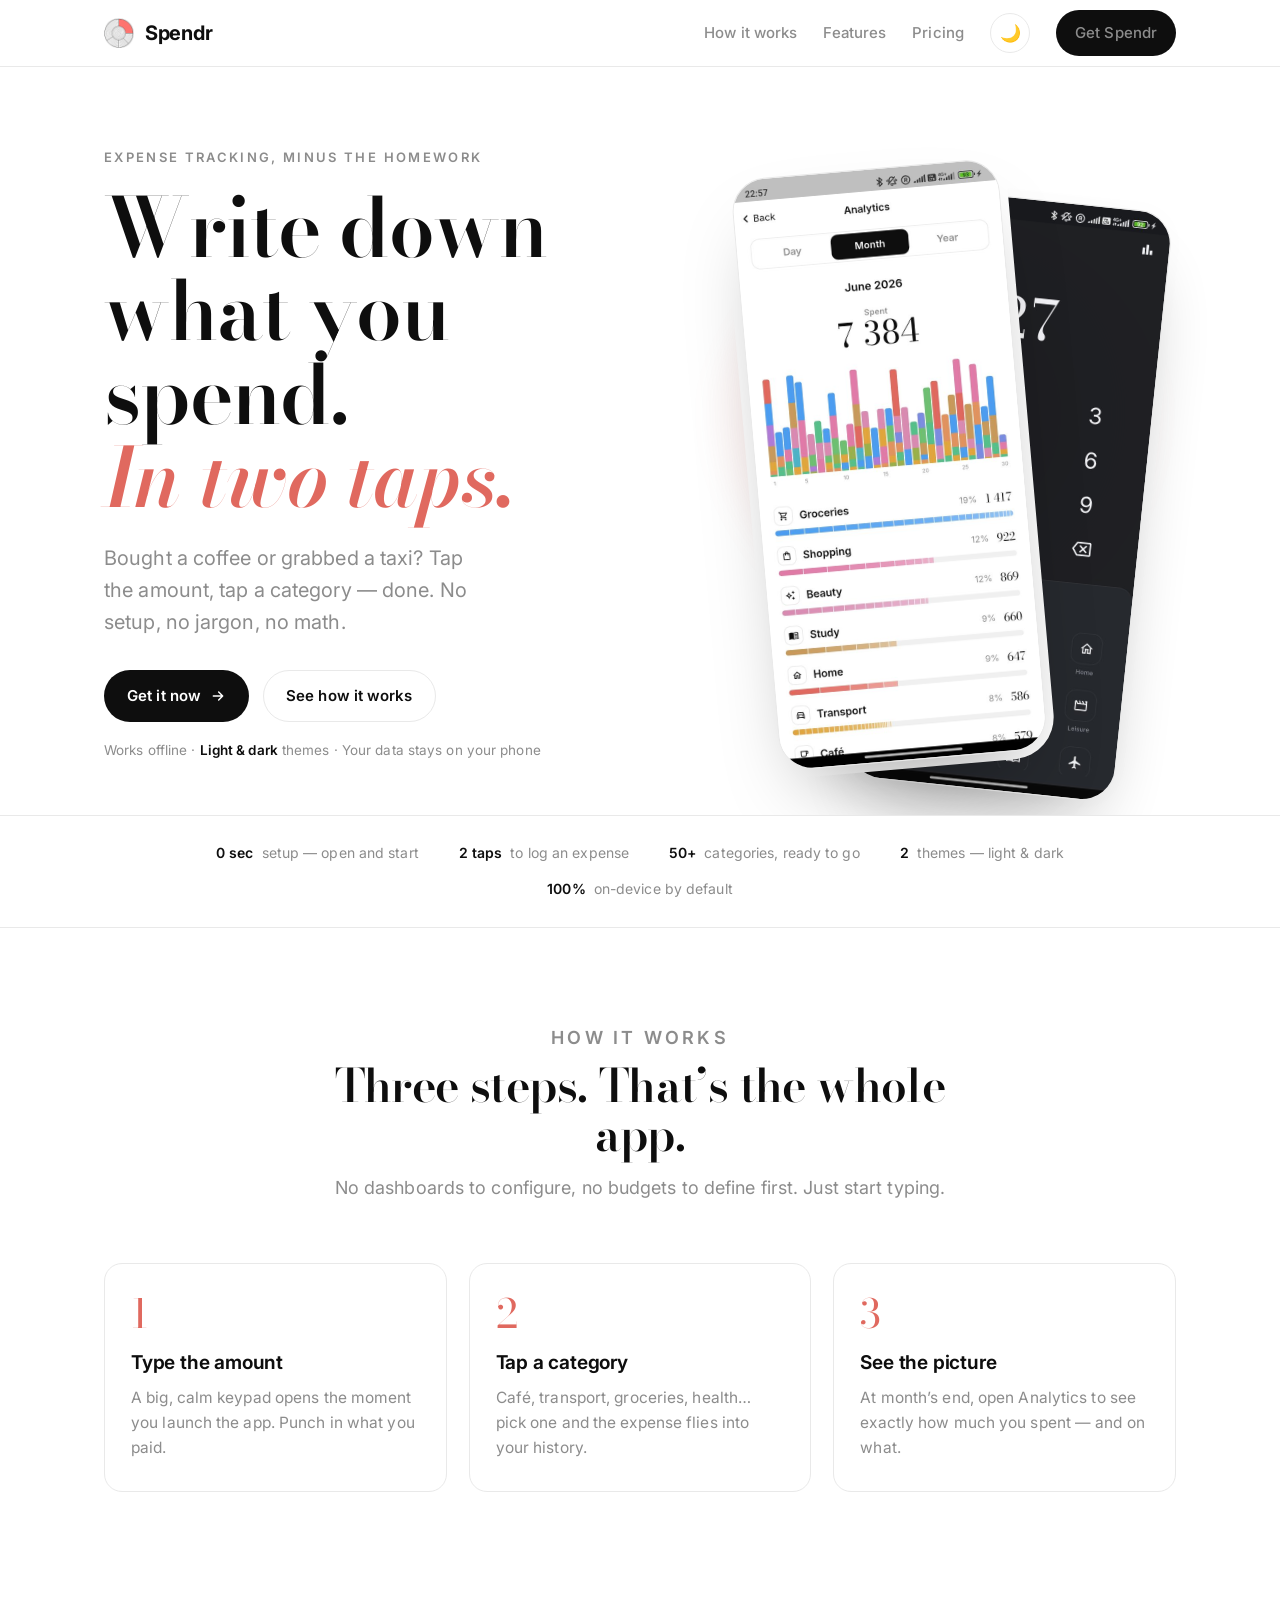
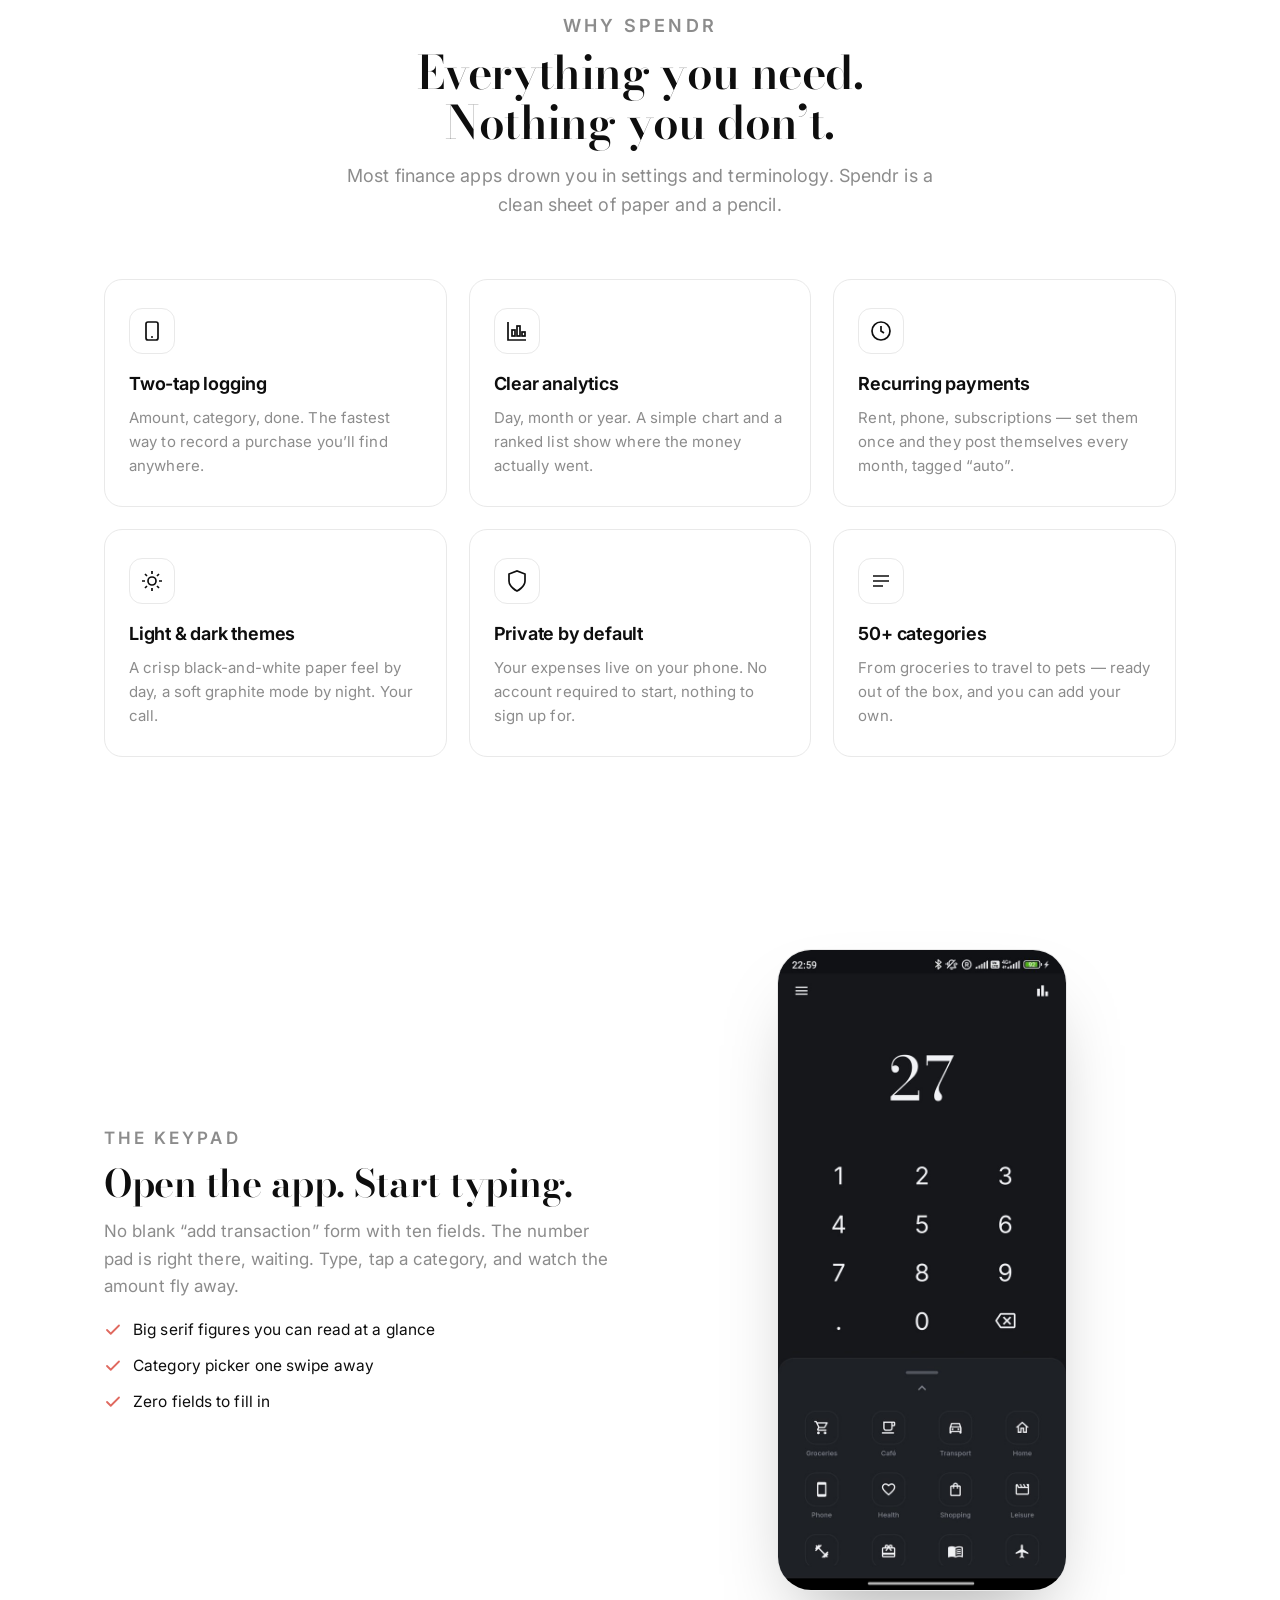
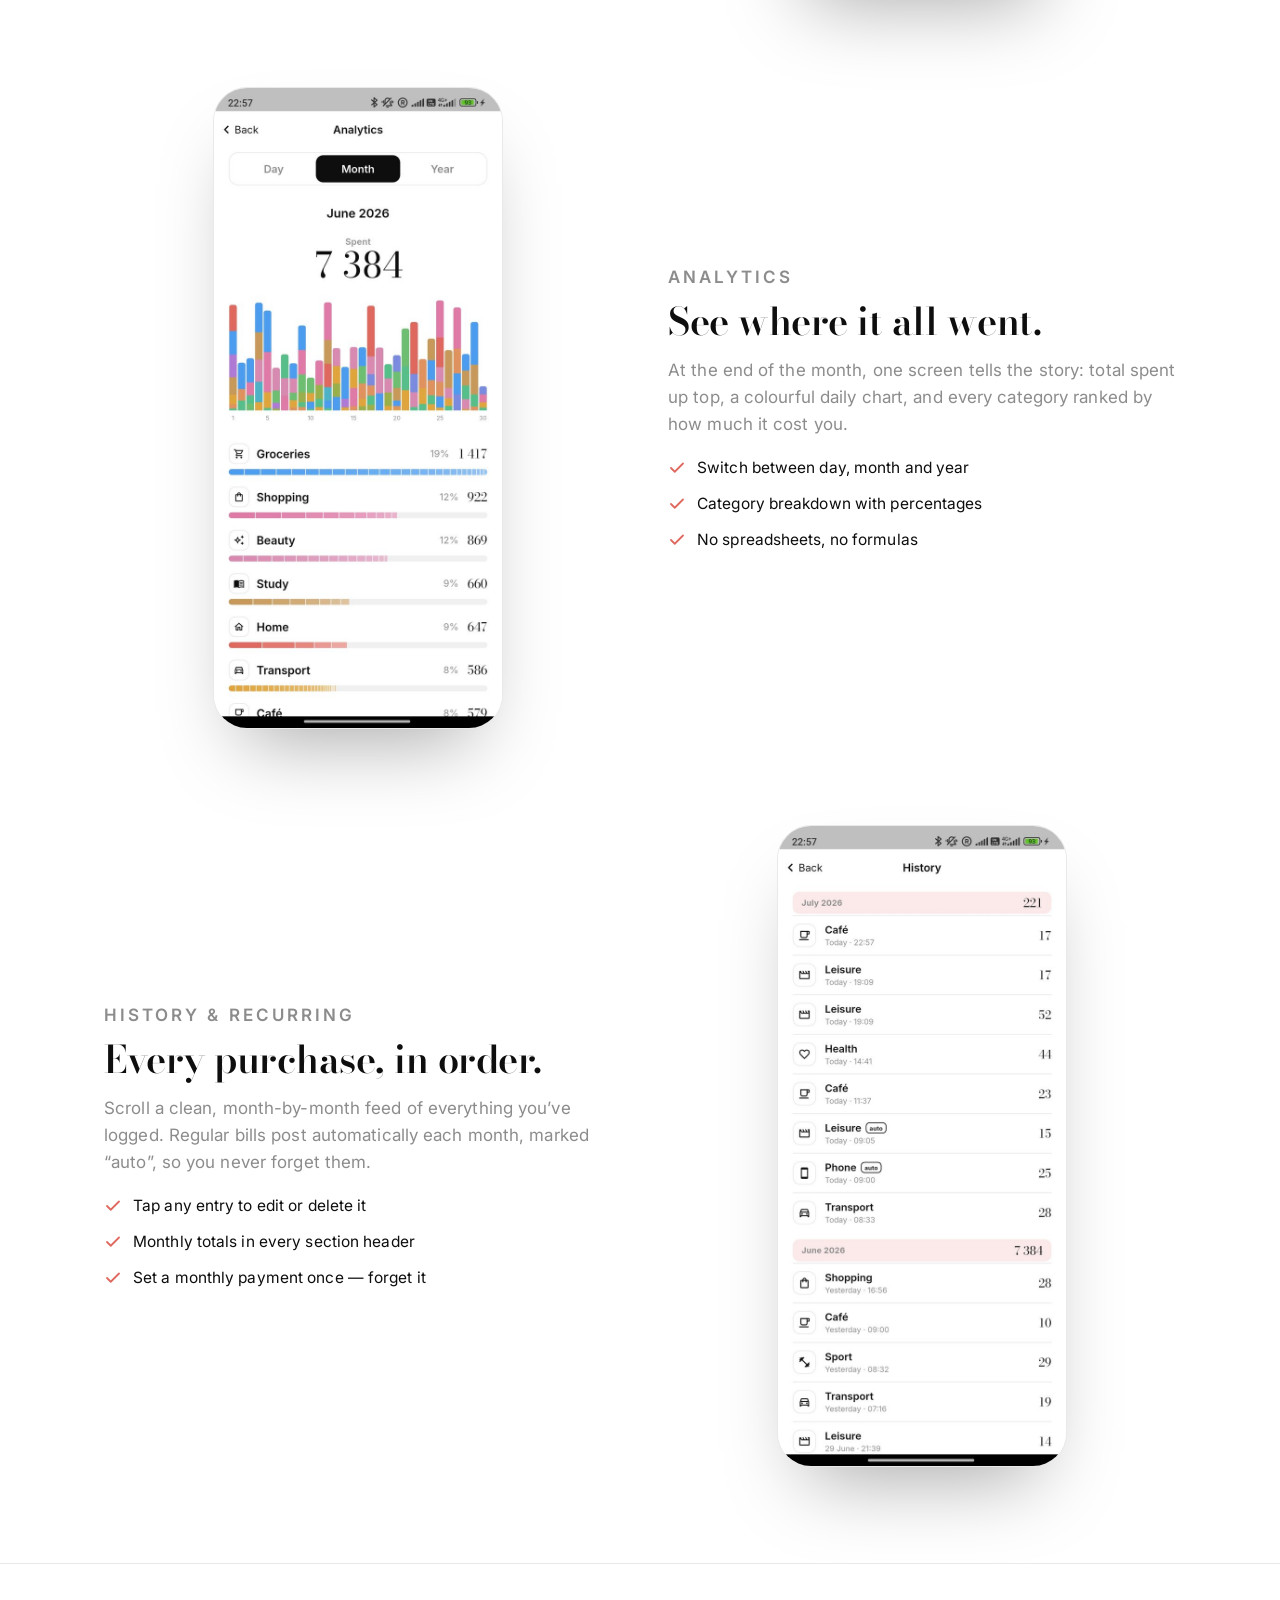
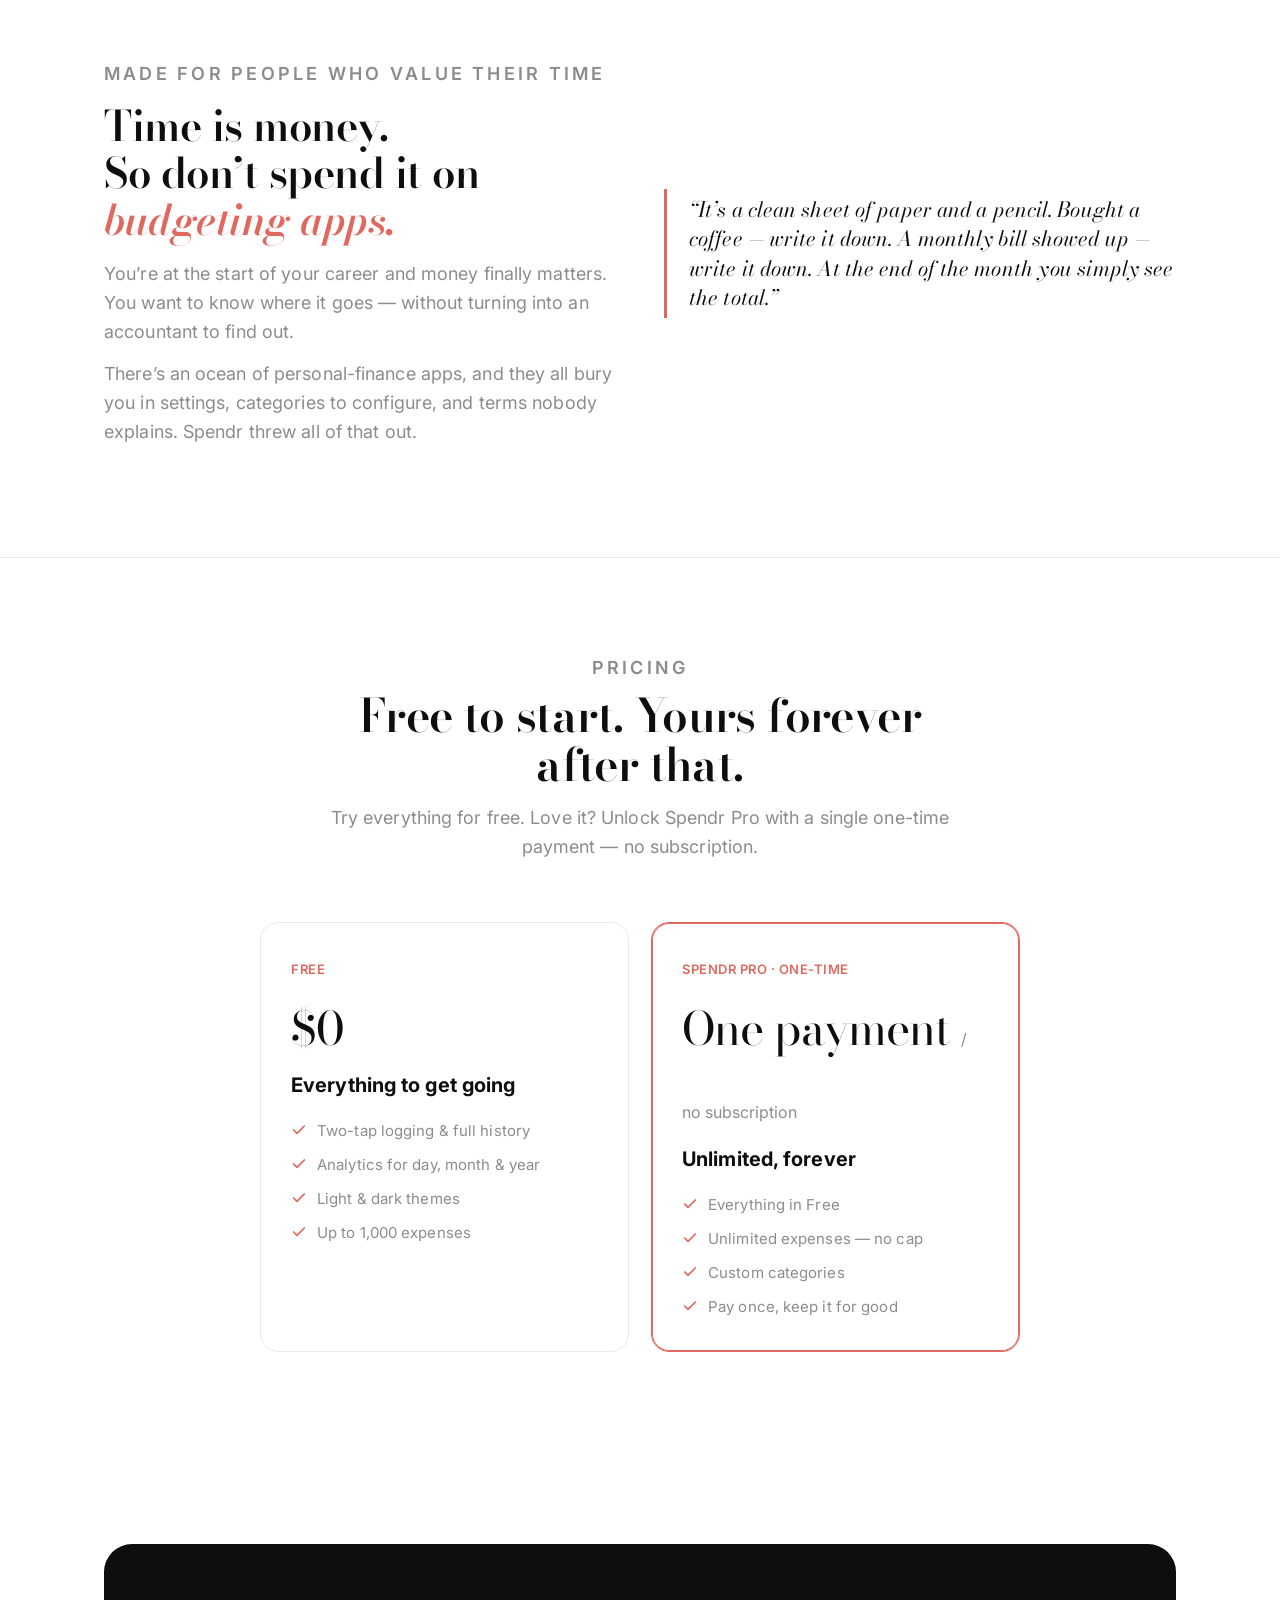
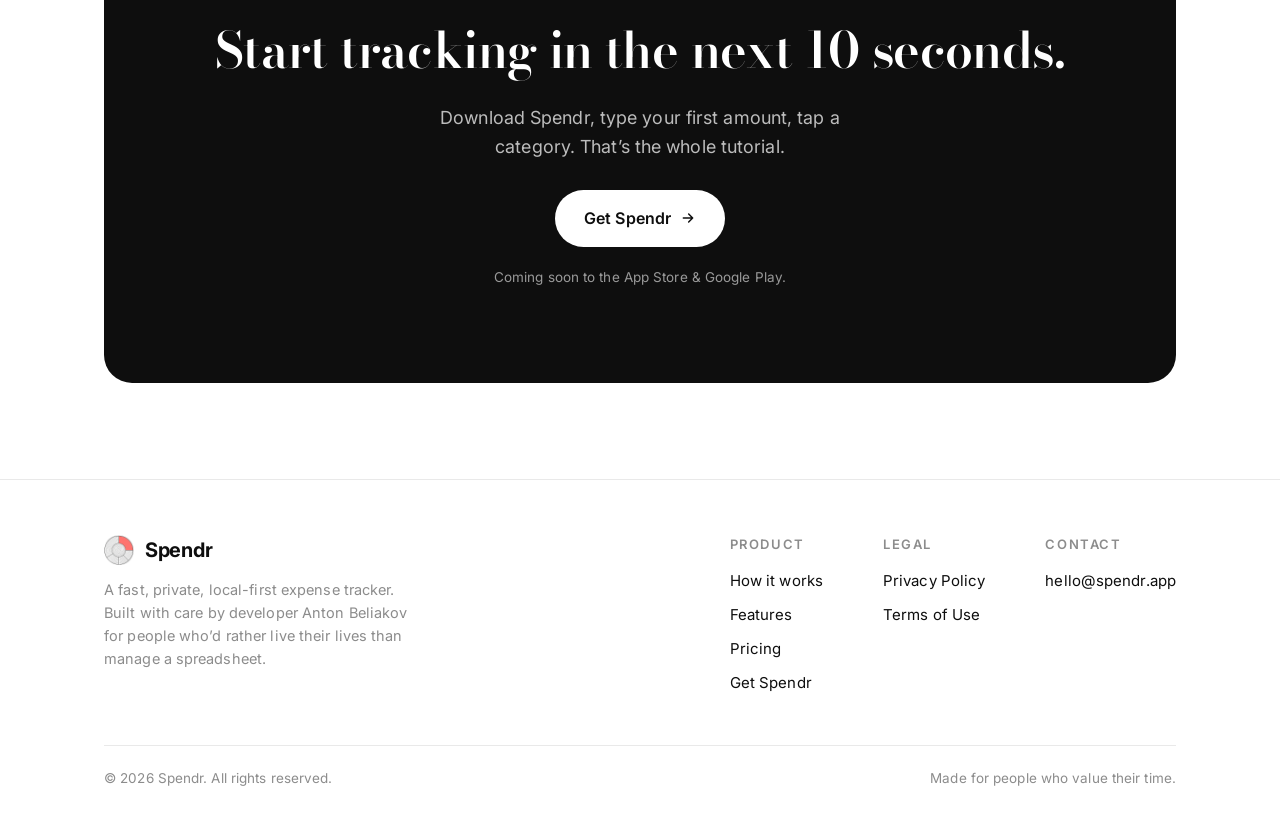
==== index.html @ 272fc7d1 "feat: Spendr landing page + Privacy Policy & Terms of Use - Landing (index.html) in the app's design" ====
<!DOCTYPE html>
<html lang="en" data-theme="light">
<head>
<meta charset="UTF-8" />
<meta name="viewport" content="width=device-width, initial-scale=1" />
<title>Spendr — track spending in two taps</title>
<meta name="description" content="Spendr is the fastest, simplest expense tracker. No setup, no accounting jargon, no formulas. Tap the amount, tap a category — done. Like a clean sheet of paper and a pencil." />
<meta name="theme-color" content="#ffffff" />
<link rel="icon" type="image/png" href="assets/favicon.png" />
<link rel="apple-touch-icon" href="assets/favicon.png" />

<!-- Open Graph -->
<meta property="og:title" content="Spendr — track spending in two taps" />
<meta property="og:description" content="The simplest way to see where your money goes. No setup, no jargon — just tap and go." />
<meta property="og:type" content="website" />
<meta property="og:image" content="assets/logo-disc.png" />

<link rel="preconnect" href="https://fonts.googleapis.com" />
<link rel="preconnect" href="https://fonts.gstatic.com" crossorigin />
<link href="https://fonts.googleapis.com/css2?family=Bodoni+Moda:ital,opsz,wght@0,6..96,500;0,6..96,600;1,6..96,500&family=Inter:wght@400;500;600;700&display=swap" rel="stylesheet" />
<link rel="stylesheet" href="styles.css" />
</head>
<body>

<!-- ============ NAV ============ -->
<header class="nav">
  <div class="wrap">
    <a class="brand" href="#top">
      <img src="assets/logo-disc.png" alt="Spendr logo" />
      <span>Spendr</span>
    </a>
    <nav class="nav-links">
      <a href="#how">How it works</a>
      <a href="#features">Features</a>
      <a href="#pricing">Pricing</a>
      <button class="theme-toggle" id="themeToggle" aria-label="Toggle dark mode" title="Toggle theme">🌙</button>
      <a href="#get" class="btn btn-primary" style="padding:10px 18px;">Get Spendr</a>
    </nav>
  </div>
</header>

<main id="top">

<!-- ============ HERO ============ -->
<section class="hero">
  <div class="wrap hero-grid">
    <div class="hero-copy reveal">
      <p class="eyebrow">Expense tracking, minus the homework</p>
      <h1>Write down what you spend.<br /><em>In two taps.</em></h1>
      <p class="lead">Bought a coffee or grabbed a taxi? Tap the amount, tap a category — done. No setup, no jargon, no math.</p>
      <div class="hero-cta">
        <a href="#get" class="btn btn-primary">
          Get it now
          <svg width="16" height="16" viewBox="0 0 24 24" fill="none" stroke="currentColor" stroke-width="2.2" stroke-linecap="round" stroke-linejoin="round"><path d="M5 12h14M13 6l6 6-6 6"/></svg>
        </a>
        <a href="#how" class="btn btn-ghost">See how it works</a>
      </div>
      <p class="hero-note">Works offline · <b>Light &amp; dark</b> themes · Your data stays on your phone</p>
    </div>

    <div class="hero-phones reveal">
      <div class="blob"></div>
      <div class="phone p1"><img src="assets/screens/03-analytics.jpg" alt="Spendr analytics — light theme" loading="eager" /></div>
      <div class="phone p2"><img src="assets/screens/02-keypad-dark.jpg" alt="Spendr keypad — dark theme" loading="eager" /></div>
    </div>
  </div>
</section>

<!-- ============ TRUST STRIP ============ -->
<div class="trust">
  <div class="wrap">
    <span><b>0 sec</b> setup — open and start</span>
    <span><b>2 taps</b> to log an expense</span>
    <span><b>50+</b> categories, ready to go</span>
    <span><b>2</b> themes — light &amp; dark</span>
    <span><b>100%</b> on-device by default</span>
  </div>
</div>

<!-- ============ HOW IT WORKS ============ -->
<section id="how">
  <div class="wrap">
    <div class="head reveal">
      <p class="eyebrow">How it works</p>
      <h2>Three steps. That’s the whole app.</h2>
      <p>No dashboards to configure, no budgets to define first. Just start typing.</p>
    </div>
    <div class="steps">
      <div class="step reveal">
        <div class="n">1</div>
        <h3>Type the amount</h3>
        <p>A big, calm keypad opens the moment you launch the app. Punch in what you paid.</p>
      </div>
      <div class="step reveal">
        <div class="n">2</div>
        <h3>Tap a category</h3>
        <p>Café, transport, groceries, health… pick one and the expense flies into your history.</p>
      </div>
      <div class="step reveal">
        <div class="n">3</div>
        <h3>See the picture</h3>
        <p>At month’s end, open Analytics to see exactly how much you spent — and on what.</p>
      </div>
    </div>
  </div>
</section>

<!-- ============ FEATURES ============ -->
<section id="features" style="padding-top:24px;">
  <div class="wrap">
    <div class="head reveal">
      <p class="eyebrow">Why Spendr</p>
      <h2>Everything you need. Nothing you don’t.</h2>
      <p>Most finance apps drown you in settings and terminology. Spendr is a clean sheet of paper and a pencil.</p>
    </div>
    <div class="features">
      <div class="feat reveal">
        <div class="ic"><svg viewBox="0 0 24 24" fill="none" stroke="currentColor" stroke-width="1.7"><rect x="6" y="3" width="12" height="18" rx="2"/><path d="M11 18h2"/></svg></div>
        <h3>Two-tap logging</h3>
        <p>Amount, category, done. The fastest way to record a purchase you’ll find anywhere.</p>
      </div>
      <div class="feat reveal">
        <div class="ic"><svg viewBox="0 0 24 24" fill="none" stroke="currentColor" stroke-width="1.7"><path d="M3 3v18h18"/><rect x="7" y="11" width="3" height="6"/><rect x="12" y="7" width="3" height="10"/><rect x="17" y="13" width="3" height="4"/></svg></div>
        <h3>Clear analytics</h3>
        <p>Day, month or year. A simple chart and a ranked list show where the money actually went.</p>
      </div>
      <div class="feat reveal">
        <div class="ic"><svg viewBox="0 0 24 24" fill="none" stroke="currentColor" stroke-width="1.7"><circle cx="12" cy="12" r="9"/><path d="M12 7v5l3 2"/></svg></div>
        <h3>Recurring payments</h3>
        <p>Rent, phone, subscriptions — set them once and they post themselves every month, tagged “auto”.</p>
      </div>
      <div class="feat reveal">
        <div class="ic"><svg viewBox="0 0 24 24" fill="none" stroke="currentColor" stroke-width="1.7"><circle cx="12" cy="12" r="4"/><path d="M12 2v3M12 19v3M2 12h3M19 12h3M5 5l2 2M17 17l2 2M19 5l-2 2M7 17l-2 2"/></svg></div>
        <h3>Light &amp; dark themes</h3>
        <p>A crisp black-and-white paper feel by day, a soft graphite mode by night. Your call.</p>
      </div>
      <div class="feat reveal">
        <div class="ic"><svg viewBox="0 0 24 24" fill="none" stroke="currentColor" stroke-width="1.7"><path d="M12 22s8-4 8-10V5l-8-3-8 3v7c0 6 8 10 8 10Z"/></svg></div>
        <h3>Private by default</h3>
        <p>Your expenses live on your phone. No account required to start, nothing to sign up for.</p>
      </div>
      <div class="feat reveal">
        <div class="ic"><svg viewBox="0 0 24 24" fill="none" stroke="currentColor" stroke-width="1.7"><path d="M4 7h16M4 12h16M4 17h10"/></svg></div>
        <h3>50+ categories</h3>
        <p>From groceries to travel to pets — ready out of the box, and you can add your own.</p>
      </div>
    </div>
  </div>
</section>

<!-- ============ SHOWCASE ============ -->
<section>
  <div class="wrap showcase">

    <div class="show-row reveal">
      <div class="show-text">
        <p class="eyebrow">The keypad</p>
        <h3>Open the app. Start typing.</h3>
        <p>No blank “add transaction” form with ten fields. The number pad is right there, waiting. Type, tap a category, and watch the amount fly away.</p>
        <ul>
          <li><svg width="18" height="18" viewBox="0 0 24 24" fill="none" stroke="currentColor" stroke-width="2.4" stroke-linecap="round" stroke-linejoin="round"><path d="M20 6 9 17l-5-5"/></svg> Big serif figures you can read at a glance</li>
          <li><svg width="18" height="18" viewBox="0 0 24 24" fill="none" stroke="currentColor" stroke-width="2.4" stroke-linecap="round" stroke-linejoin="round"><path d="M20 6 9 17l-5-5"/></svg> Category picker one swipe away</li>
          <li><svg width="18" height="18" viewBox="0 0 24 24" fill="none" stroke="currentColor" stroke-width="2.4" stroke-linecap="round" stroke-linejoin="round"><path d="M20 6 9 17l-5-5"/></svg> Zero fields to fill in</li>
        </ul>
      </div>
      <div class="show-media"><div class="phone"><img src="assets/screens/02-keypad-dark.jpg" alt="Spendr keypad, dark theme" loading="lazy" /></div></div>
    </div>

    <div class="show-row rev reveal">
      <div class="show-text">
        <p class="eyebrow">Analytics</p>
        <h3>See where it all went.</h3>
        <p>At the end of the month, one screen tells the story: total spent up top, a colourful daily chart, and every category ranked by how much it cost you.</p>
        <ul>
          <li><svg width="18" height="18" viewBox="0 0 24 24" fill="none" stroke="currentColor" stroke-width="2.4" stroke-linecap="round" stroke-linejoin="round"><path d="M20 6 9 17l-5-5"/></svg> Switch between day, month and year</li>
          <li><svg width="18" height="18" viewBox="0 0 24 24" fill="none" stroke="currentColor" stroke-width="2.4" stroke-linecap="round" stroke-linejoin="round"><path d="M20 6 9 17l-5-5"/></svg> Category breakdown with percentages</li>
          <li><svg width="18" height="18" viewBox="0 0 24 24" fill="none" stroke="currentColor" stroke-width="2.4" stroke-linecap="round" stroke-linejoin="round"><path d="M20 6 9 17l-5-5"/></svg> No spreadsheets, no formulas</li>
        </ul>
      </div>
      <div class="show-media"><div class="phone"><img src="assets/screens/03-analytics.jpg" alt="Spendr analytics screen" loading="lazy" /></div></div>
    </div>

    <div class="show-row reveal">
      <div class="show-text">
        <p class="eyebrow">History &amp; recurring</p>
        <h3>Every purchase, in order.</h3>
        <p>Scroll a clean, month-by-month feed of everything you’ve logged. Regular bills post automatically each month, marked “auto”, so you never forget them.</p>
        <ul>
          <li><svg width="18" height="18" viewBox="0 0 24 24" fill="none" stroke="currentColor" stroke-width="2.4" stroke-linecap="round" stroke-linejoin="round"><path d="M20 6 9 17l-5-5"/></svg> Tap any entry to edit or delete it</li>
          <li><svg width="18" height="18" viewBox="0 0 24 24" fill="none" stroke="currentColor" stroke-width="2.4" stroke-linecap="round" stroke-linejoin="round"><path d="M20 6 9 17l-5-5"/></svg> Monthly totals in every section header</li>
          <li><svg width="18" height="18" viewBox="0 0 24 24" fill="none" stroke="currentColor" stroke-width="2.4" stroke-linecap="round" stroke-linejoin="round"><path d="M20 6 9 17l-5-5"/></svg> Set a monthly payment once — forget it</li>
        </ul>
      </div>
      <div class="show-media"><div class="phone"><img src="assets/screens/04-history.jpg" alt="Spendr history screen" loading="lazy" /></div></div>
    </div>

  </div>
</section>

<!-- ============ AUDIENCE ============ -->
<section class="audience">
  <div class="wrap">
    <div class="reveal">
      <p class="eyebrow">Made for people who value their time</p>
      <h2>Time is money.<br />So don’t spend it on <em>budgeting apps.</em></h2>
      <p>You’re at the start of your career and money finally matters. You want to know where it goes — without turning into an accountant to find out.</p>
      <p>There’s an ocean of personal-finance apps, and they all bury you in settings, categories to configure, and terms nobody explains. Spendr threw all of that out.</p>
    </div>
    <div class="reveal">
      <p class="quote">“It’s a clean sheet of paper and a pencil. Bought a coffee — write it down. A monthly bill showed up — write it down. At the end of the month you simply see the total.”</p>
    </div>
  </div>
</section>

<!-- ============ PRICING ============ -->
<section id="pricing">
  <div class="wrap">
    <div class="head reveal">
      <p class="eyebrow">Pricing</p>
      <h2>Free to start. Yours forever after that.</h2>
      <p>Try everything for free. Love it? Unlock Spendr Pro with a single one-time payment — no subscription.</p>
    </div>
    <div class="price-cards">
      <div class="price reveal">
        <span class="tag">Free</span>
        <div class="amt">$0</div>
        <h3>Everything to get going</h3>
        <ul>
          <li><svg width="16" height="16" viewBox="0 0 24 24" fill="none" stroke="currentColor" stroke-width="2.6" stroke-linecap="round" stroke-linejoin="round"><path d="M20 6 9 17l-5-5"/></svg> Two-tap logging &amp; full history</li>
          <li><svg width="16" height="16" viewBox="0 0 24 24" fill="none" stroke="currentColor" stroke-width="2.6" stroke-linecap="round" stroke-linejoin="round"><path d="M20 6 9 17l-5-5"/></svg> Analytics for day, month &amp; year</li>
          <li><svg width="16" height="16" viewBox="0 0 24 24" fill="none" stroke="currentColor" stroke-width="2.6" stroke-linecap="round" stroke-linejoin="round"><path d="M20 6 9 17l-5-5"/></svg> Light &amp; dark themes</li>
          <li><svg width="16" height="16" viewBox="0 0 24 24" fill="none" stroke="currentColor" stroke-width="2.6" stroke-linecap="round" stroke-linejoin="round"><path d="M20 6 9 17l-5-5"/></svg> Up to 1,000 expenses</li>
        </ul>
      </div>
      <div class="price hi reveal">
        <span class="tag">Spendr Pro · one-time</span>
        <div class="amt">One&nbsp;payment <small>/ no subscription</small></div>
        <h3>Unlimited, forever</h3>
        <ul>
          <li><svg width="16" height="16" viewBox="0 0 24 24" fill="none" stroke="currentColor" stroke-width="2.6" stroke-linecap="round" stroke-linejoin="round"><path d="M20 6 9 17l-5-5"/></svg> Everything in Free</li>
          <li><svg width="16" height="16" viewBox="0 0 24 24" fill="none" stroke="currentColor" stroke-width="2.6" stroke-linecap="round" stroke-linejoin="round"><path d="M20 6 9 17l-5-5"/></svg> Unlimited expenses — no cap</li>
          <li><svg width="16" height="16" viewBox="0 0 24 24" fill="none" stroke="currentColor" stroke-width="2.6" stroke-linecap="round" stroke-linejoin="round"><path d="M20 6 9 17l-5-5"/></svg> Custom categories</li>
          <li><svg width="16" height="16" viewBox="0 0 24 24" fill="none" stroke="currentColor" stroke-width="2.6" stroke-linecap="round" stroke-linejoin="round"><path d="M20 6 9 17l-5-5"/></svg> Pay once, keep it for good</li>
        </ul>
      </div>
    </div>
  </div>
</section>

<!-- ============ CTA ============ -->
<section id="get" class="cta-band">
  <div class="wrap reveal">
    <div class="inner">
      <h2>Start tracking in the next 10 seconds.</h2>
      <p>Download Spendr, type your first amount, tap a category. That’s the whole tutorial.</p>
      <a href="#" class="btn btn-primary" style="padding:15px 28px;font-size:16px;">
        Get Spendr
        <svg width="16" height="16" viewBox="0 0 24 24" fill="none" stroke="currentColor" stroke-width="2.2" stroke-linecap="round" stroke-linejoin="round"><path d="M5 12h14M13 6l6 6-6 6"/></svg>
      </a>
      <p style="margin-top:20px;font-size:13.5px;opacity:.8;">Coming soon to the App Store &amp; Google Play.</p>
    </div>
  </div>
</section>

</main>

<!-- ============ FOOTER ============ -->
<footer>
  <div class="wrap">
    <div class="foot-grid">
      <div class="foot-brand">
        <a class="brand" href="#top"><img src="assets/logo-disc.png" alt="" /><span>Spendr</span></a>
        <p>A fast, private, local-first expense tracker. Built with care by developer Anton Beliakov for people who’d rather live their lives than manage a spreadsheet.</p>
      </div>
      <div class="foot-cols">
        <div class="foot-col">
          <h4>Product</h4>
          <a href="#how">How it works</a>
          <a href="#features">Features</a>
          <a href="#pricing">Pricing</a>
          <a href="#get">Get Spendr</a>
        </div>
        <div class="foot-col">
          <h4>Legal</h4>
          <a href="privacy.html">Privacy Policy</a>
          <a href="terms.html">Terms of Use</a>
        </div>
        <div class="foot-col">
          <h4>Contact</h4>
          <a href="mailto:hello@spendr.app">hello@spendr.app</a>
        </div>
      </div>
    </div>
    <div class="foot-bottom">
      <span>© 2026 Spendr. All rights reserved.</span>
      <span>Made for people who value their time.</span>
    </div>
  </div>
</footer>

<script>
  // ---- theme toggle (persisted) ----
  const root = document.documentElement;
  const toggle = document.getElementById('themeToggle');
  const saved = localStorage.getItem('spendr-theme');
  if (saved) root.setAttribute('data-theme', saved);
  const syncIcon = () => {
    const dark = root.getAttribute('data-theme') === 'dark';
    toggle.textContent = dark ? '☀️' : '🌙';
    document.querySelector('meta[name=theme-color]').setAttribute('content', dark ? '#15171b' : '#ffffff');
  };
  syncIcon();
  toggle.addEventListener('click', () => {
    const next = root.getAttribute('data-theme') === 'dark' ? 'light' : 'dark';
    root.setAttribute('data-theme', next);
    localStorage.setItem('spendr-theme', next);
    syncIcon();
  });

  // ---- reveal on scroll ----
  const io = new IntersectionObserver((entries) => {
    entries.forEach(e => { if (e.isIntersecting) { e.target.classList.add('in'); io.unobserve(e.target); } });
  }, { threshold: 0.12 });
  document.querySelectorAll('.reveal').forEach(el => io.observe(el));
</script>
</body>
</html>
---- styles.css ----
/* ============================================================
   Spendr — landing styles
   Design tokens mirror the app (lib/design.dart):
   Light = pure b/w (Zara). Dark = graphite + blue (IKEA Home).
   Type: Bodoni Moda (serif, amounts) + Inter (UI).
   ============================================================ */

:root {
  /* light theme — from C.light */
  --bg:      #ffffff;
  --surf:    #ffffff;
  --ink:     #0e0e0e;
  --sub:     #8c8c8c;
  --line:    #e9e9e9;
  --acc:     #0e0e0e;   /* accent is ink in light theme */
  --accSoft: #f2f2f2;
  --danger:  #d8412a;   /* coral red — the brand pop */
  --chip:    #f0f0f0;
  --pink:    #fbe4e2;   /* section-header wash from the app */
  --pinkInk: #b06a62;

  --coral:   #e0695f;   /* logo segment / summer accent */
  --radius:  18px;
  --maxw:    1120px;
  --ease:    cubic-bezier(.22,.61,.36,1);
}

[data-theme="dark"] {
  /* from C.dark */
  --bg:      #15171b;
  --surf:    #1e2126;
  --ink:     #f2f3f5;
  --sub:     #878d96;
  --line:    #2a2e34;
  --acc:     #4c9df0;   /* blue accent in dark theme */
  --accSoft: #1c2a38;
  --danger:  #f2603c;
  --chip:    #262a30;
  --pink:    #26201f;
  --pinkInk: #d98a80;
}

* { box-sizing: border-box; }
html { scroll-behavior: smooth; -webkit-text-size-adjust: 100%; }
body {
  margin: 0;
  background: var(--bg);
  color: var(--ink);
  font-family: 'Inter', system-ui, -apple-system, Segoe UI, Roboto, sans-serif;
  font-size: 17px;
  line-height: 1.6;
  letter-spacing: .1px;
  -webkit-font-smoothing: antialiased;
  transition: background .4s var(--ease), color .4s var(--ease);
}
img { max-width: 100%; display: block; }
a { color: inherit; text-decoration: none; }

.serif {
  font-family: 'Bodoni Moda', 'Didot', Georgia, 'Times New Roman', serif;
  font-feature-settings: "tnum" 1;
  letter-spacing: -0.5px;
}

/* ---------- layout ---------- */
.wrap { width: 100%; max-width: var(--maxw); margin: 0 auto; padding: 0 24px; }
section { padding: 96px 0; }
.eyebrow {
  font-size: 13px; font-weight: 600; letter-spacing: .18em;
  text-transform: uppercase; color: var(--sub); margin: 0 0 18px;
}

/* ---------- nav ---------- */
.nav {
  position: sticky; top: 0; z-index: 50;
  backdrop-filter: saturate(1.4) blur(14px);
  background: color-mix(in srgb, var(--bg) 82%, transparent);
  border-bottom: 1px solid var(--line);
}
.nav .wrap { display: flex; align-items: center; gap: 16px; height: 66px; }
.brand { display: flex; align-items: center; gap: 11px; font-weight: 700; font-size: 20px; letter-spacing: -.3px; }
.brand img { width: 30px; height: 30px; }
.nav-links { margin-left: auto; display: flex; align-items: center; gap: 26px; }
.nav-links a { color: var(--sub); font-size: 15px; font-weight: 500; transition: color .2s; }
.nav-links a:hover { color: var(--ink); }
.theme-toggle {
  width: 40px; height: 40px; border-radius: 50%;
  border: 1px solid var(--line); background: var(--surf); color: var(--ink);
  cursor: pointer; display: grid; place-items: center; font-size: 17px;
  transition: border-color .2s, transform .2s;
}
.theme-toggle:hover { transform: rotate(-18deg); border-color: var(--sub); }
@media (max-width: 720px) { .nav-links a:not(.btn) { display: none; } }

/* ---------- buttons ---------- */
.btn {
  display: inline-flex; align-items: center; gap: 9px;
  padding: 13px 22px; border-radius: 999px; font-weight: 600; font-size: 15px;
  border: 1px solid transparent; cursor: pointer; transition: transform .18s var(--ease), background .2s, box-shadow .2s;
}
.btn-primary { background: var(--ink); color: var(--bg); }
.btn-primary:hover { transform: translateY(-2px); box-shadow: 0 12px 30px -12px color-mix(in srgb, var(--ink) 60%, transparent); }
.btn-ghost { background: transparent; color: var(--ink); border-color: var(--line); }
.btn-ghost:hover { border-color: var(--ink); }

/* ---------- hero ---------- */
.hero { padding: 80px 0 40px; position: relative; overflow: hidden; }
.hero-grid { display: grid; grid-template-columns: 1.05fr .95fr; gap: 56px; align-items: center; }
.hero h1 {
  font-family: 'Bodoni Moda', Georgia, serif; letter-spacing: -1px;
  font-size: clamp(44px, 6.4vw, 82px); line-height: 1.02; margin: 14px 0 22px; font-weight: 600;
}
.hero h1 em { font-style: italic; color: var(--coral); }
.hero p.lead { font-size: 20px; color: var(--sub); max-width: 30ch; margin: 0 0 32px; }
.hero-cta { display: flex; gap: 14px; flex-wrap: wrap; align-items: center; }
.hero-note { font-size: 13.5px; color: var(--sub); margin-top: 18px; }
.hero-note b { color: var(--ink); font-weight: 600; }

/* phone mock in hero */
.hero-phones { position: relative; display: grid; place-items: center; min-height: 520px; }
.phone {
  border-radius: 34px; overflow: hidden;
  border: 1px solid var(--line);
  box-shadow: 0 40px 80px -30px rgba(0,0,0,.35), 0 0 0 8px color-mix(in srgb, var(--surf) 100%, transparent);
  background: var(--surf);
}
.phone img { width: 100%; }
.hero-phones .phone.p1 { width: 268px; transform: rotate(-5deg) translateX(-46px); z-index: 2; }
.hero-phones .phone.p2 { width: 268px; position: absolute; transform: rotate(6deg) translateX(78px) translateY(26px); z-index: 1; opacity: .96; }
.blob {
  position: absolute; width: 480px; height: 480px; border-radius: 50%;
  background: radial-gradient(circle at 50% 40%, color-mix(in srgb, var(--coral) 40%, transparent), transparent 62%);
  filter: blur(10px); z-index: 0; pointer-events: none;
}
@media (max-width: 900px) {
  .hero-grid { grid-template-columns: 1fr; gap: 24px; }
  .hero-phones { min-height: 460px; margin-top: 8px; }
  .hero p.lead { max-width: none; }
}

/* ---------- trust strip ---------- */
.trust { padding: 26px 0; border-top: 1px solid var(--line); border-bottom: 1px solid var(--line); }
.trust .wrap { display: flex; flex-wrap: wrap; gap: 14px 40px; justify-content: center; }
.trust span { font-size: 14px; color: var(--sub); display: inline-flex; gap: 8px; align-items: center; }
.trust b { color: var(--ink); font-weight: 600; }

/* ---------- section heading ---------- */
.head { max-width: 620px; margin: 0 auto 60px; text-align: center; }
.head h2 { font-family: 'Bodoni Moda', Georgia, serif; font-weight: 600; font-size: clamp(30px, 4vw, 46px); line-height: 1.08; letter-spacing: -.6px; margin: 8px 0 14px; }
.head p { color: var(--sub); font-size: 18px; margin: 0; }

/* ---------- steps ---------- */
.steps { display: grid; grid-template-columns: repeat(3, 1fr); gap: 22px; }
.step {
  background: var(--surf); border: 1px solid var(--line); border-radius: var(--radius);
  padding: 30px 26px; position: relative;
}
.step .n { font-family: 'Bodoni Moda', Georgia, serif; font-size: 40px; color: var(--coral); line-height: 1; }
.step h3 { margin: 14px 0 8px; font-size: 19px; font-weight: 650; letter-spacing: -.2px; }
.step p { margin: 0; color: var(--sub); font-size: 15.5px; }
@media (max-width: 820px) { .steps { grid-template-columns: 1fr; } }

/* ---------- features ---------- */
.features { display: grid; grid-template-columns: repeat(3, 1fr); gap: 22px; }
.feat {
  border: 1px solid var(--line); border-radius: var(--radius); padding: 28px 24px;
  background: var(--surf); transition: transform .22s var(--ease), border-color .22s;
}
.feat:hover { transform: translateY(-4px); border-color: color-mix(in srgb, var(--ink) 30%, var(--line)); }
.feat .ic {
  width: 46px; height: 46px; border-radius: 13px; border: 1px solid var(--line);
  display: grid; place-items: center; margin-bottom: 16px; color: var(--ink);
}
.feat .ic svg { width: 24px; height: 24px; }
.feat h3 { margin: 0 0 7px; font-size: 18px; font-weight: 650; letter-spacing: -.2px; }
.feat p { margin: 0; color: var(--sub); font-size: 15px; }
@media (max-width: 820px) { .features { grid-template-columns: 1fr; } }

/* ---------- showcase (alternating screenshot rows) ---------- */
.showcase { display: grid; gap: 96px; }
.show-row { display: grid; grid-template-columns: 1fr 1fr; gap: 56px; align-items: center; }
.show-row.rev .show-text { order: 2; }
.show-text .eyebrow { margin-bottom: 10px; }
.show-text h3 { font-family: 'Bodoni Moda', Georgia, serif; font-weight: 600; font-size: clamp(26px, 3.4vw, 38px); letter-spacing: -.5px; line-height: 1.1; margin: 0 0 14px; }
.show-text p { color: var(--sub); font-size: 17px; margin: 0 0 18px; }
.show-text ul { list-style: none; padding: 0; margin: 0; display: grid; gap: 11px; }
.show-text li { display: flex; gap: 11px; font-size: 15.5px; }
.show-text li svg { flex: 0 0 auto; margin-top: 3px; color: var(--coral); }
.show-media { display: grid; place-items: center; }
.show-media .phone { width: 290px; }
@media (max-width: 860px) {
  .show-row, .show-row.rev { grid-template-columns: 1fr; gap: 26px; }
  .show-row.rev .show-text { order: 0; }
}

/* ---------- audience banner ---------- */
.audience { background: var(--surf); border-top: 1px solid var(--line); border-bottom: 1px solid var(--line); }
.audience .wrap { display: grid; grid-template-columns: 1fr 1fr; gap: 48px; align-items: center; }
.audience h2 { font-family: 'Bodoni Moda', Georgia, serif; font-weight: 600; font-size: clamp(28px, 3.6vw, 42px); letter-spacing: -.5px; line-height: 1.12; margin: 0 0 16px; }
.audience h2 em { font-style: italic; color: var(--coral); }
.audience p { color: var(--sub); font-size: 18px; margin: 0 0 14px; }
.audience .quote {
  border-left: 3px solid var(--coral); padding: 6px 0 6px 22px; font-size: 21px;
  font-family: 'Bodoni Moda', Georgia, serif; font-style: italic; color: var(--ink); line-height: 1.4;
}
@media (max-width: 820px) { .audience .wrap { grid-template-columns: 1fr; gap: 22px; } }

/* ---------- pricing ---------- */
.price-cards { display: grid; grid-template-columns: 1fr 1fr; gap: 22px; max-width: 760px; margin: 0 auto; }
.price {
  border: 1px solid var(--line); border-radius: var(--radius); padding: 32px 30px; background: var(--surf);
}
.price.hi { border-color: var(--coral); box-shadow: 0 0 0 1px var(--coral) inset; }
.price .tag { font-size: 13px; font-weight: 600; letter-spacing: .04em; color: var(--coral); text-transform: uppercase; }
.price .amt { font-family: 'Bodoni Moda', Georgia, serif; font-size: 46px; margin: 10px 0 4px; letter-spacing: -1px; }
.price .amt small { font-size: 16px; color: var(--sub); font-family: 'Inter', sans-serif; letter-spacing: 0; }
.price h3 { margin: 0 0 4px; font-size: 20px; }
.price ul { list-style: none; padding: 0; margin: 18px 0 0; display: grid; gap: 10px; }
.price li { display: flex; gap: 10px; font-size: 15px; color: var(--sub); }
.price li svg { color: var(--coral); flex: 0 0 auto; margin-top: 3px; }
@media (max-width: 720px) { .price-cards { grid-template-columns: 1fr; } }

/* ---------- CTA band ---------- */
.cta-band { text-align: center; }
.cta-band .inner {
  background: var(--ink); color: var(--bg); border-radius: 28px; padding: 66px 32px; position: relative; overflow: hidden;
}
[data-theme="dark"] .cta-band .inner { background: var(--surf); border: 1px solid var(--line); }
.cta-band h2 { font-family: 'Bodoni Moda', Georgia, serif; font-weight: 600; font-size: clamp(30px, 4.4vw, 50px); letter-spacing: -.6px; margin: 0 0 14px; }
.cta-band p { color: color-mix(in srgb, var(--bg) 72%, var(--ink)); margin: 0 auto 28px; max-width: 44ch; font-size: 18px; }
[data-theme="dark"] .cta-band p { color: var(--sub); }
.cta-band .btn-primary { background: var(--bg); color: var(--ink); }
[data-theme="dark"] .cta-band .btn-primary { background: var(--acc); color: #fff; }

/* ---------- footer ---------- */
footer { border-top: 1px solid var(--line); padding: 54px 0 40px; }
.foot-grid { display: flex; flex-wrap: wrap; gap: 30px; justify-content: space-between; align-items: flex-start; }
.foot-brand { max-width: 320px; }
.foot-brand .brand { margin-bottom: 12px; }
.foot-brand p { color: var(--sub); font-size: 14.5px; margin: 0; }
.foot-cols { display: flex; gap: 60px; flex-wrap: wrap; }
.foot-col h4 { font-size: 13px; text-transform: uppercase; letter-spacing: .12em; color: var(--sub); margin: 0 0 14px; font-weight: 600; }
.foot-col a { display: block; color: var(--ink); font-size: 15px; margin-bottom: 10px; transition: color .2s; }
.foot-col a:hover { color: var(--coral); }
.foot-bottom { margin-top: 40px; padding-top: 22px; border-top: 1px solid var(--line); display: flex; flex-wrap: wrap; gap: 12px; justify-content: space-between; color: var(--sub); font-size: 13.5px; }

/* ---------- legal pages ---------- */
.legal { max-width: 820px; margin: 0 auto; padding: 60px 24px 90px; }
.legal h1 { font-family: 'Bodoni Moda', Georgia, serif; font-weight: 600; font-size: clamp(34px, 5vw, 52px); letter-spacing: -.8px; margin: 0 0 6px; }
.legal .updated { color: var(--sub); font-size: 14px; margin: 0 0 40px; }
.legal h2 { font-size: 22px; margin: 40px 0 10px; letter-spacing: -.3px; }
.legal h3 { font-size: 17px; margin: 24px 0 8px; }
.legal p, .legal li { color: color-mix(in srgb, var(--ink) 82%, var(--bg)); font-size: 16px; }
.legal ul { padding-left: 22px; }
.legal li { margin-bottom: 8px; }
.legal a { color: var(--coral); text-decoration: underline; text-underline-offset: 3px; }
.legal .toc { background: var(--surf); border: 1px solid var(--line); border-radius: var(--radius); padding: 22px 26px; margin: 0 0 36px; }
.legal .toc h4 { margin: 0 0 12px; font-size: 13px; letter-spacing: .1em; text-transform: uppercase; color: var(--sub); }
.legal .toc a { color: var(--ink); text-decoration: none; font-size: 15px; }
.legal .toc ol { margin: 0; padding-left: 20px; columns: 2; gap: 24px; }
.legal .back { display: inline-flex; gap: 8px; align-items: center; color: var(--sub); font-size: 14px; margin-bottom: 30px; }
.legal .back:hover { color: var(--ink); }
@media (max-width: 620px) { .legal .toc ol { columns: 1; } }

/* reveal on scroll */
.reveal { opacity: 0; transform: translateY(22px); transition: opacity .7s var(--ease), transform .7s var(--ease); }
.reveal.in { opacity: 1; transform: none; }
@media (prefers-reduced-motion: reduce) {
  .reveal { opacity: 1; transform: none; transition: none; }
  html { scroll-behavior: auto; }
}
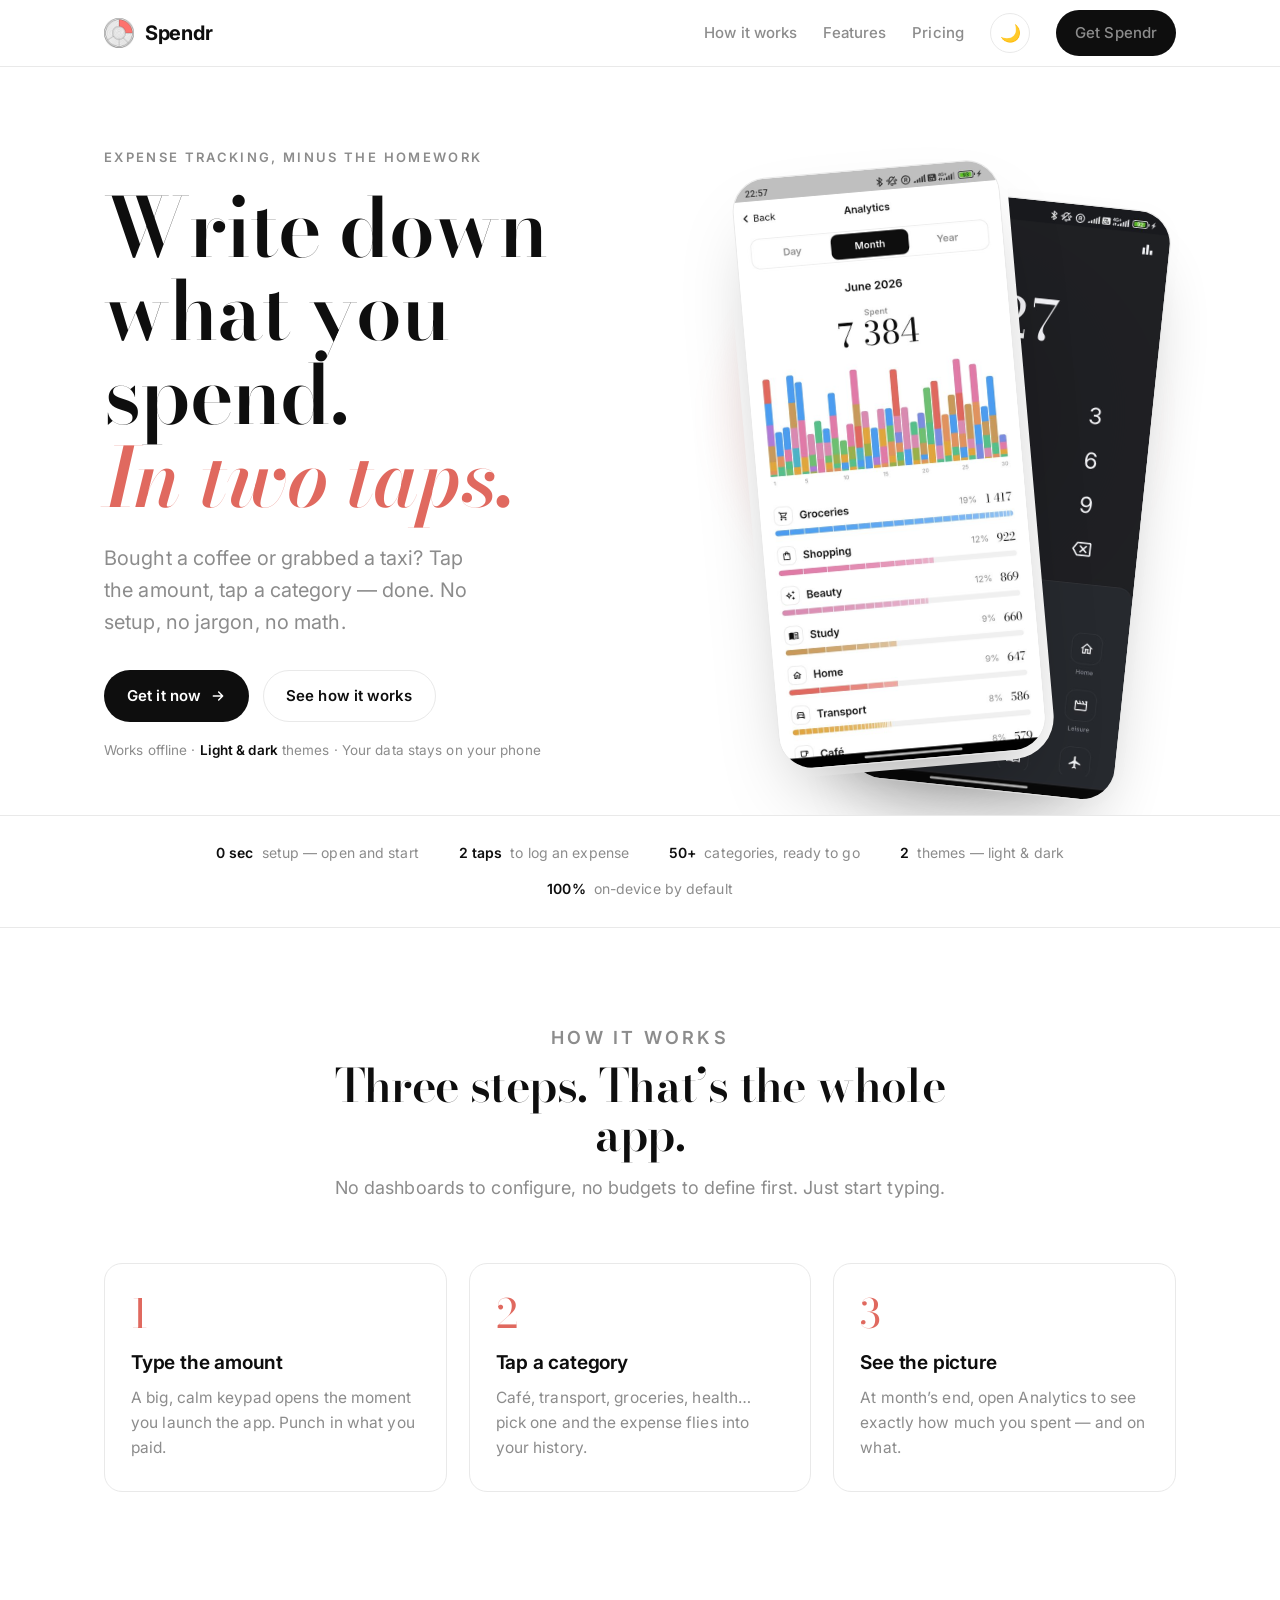
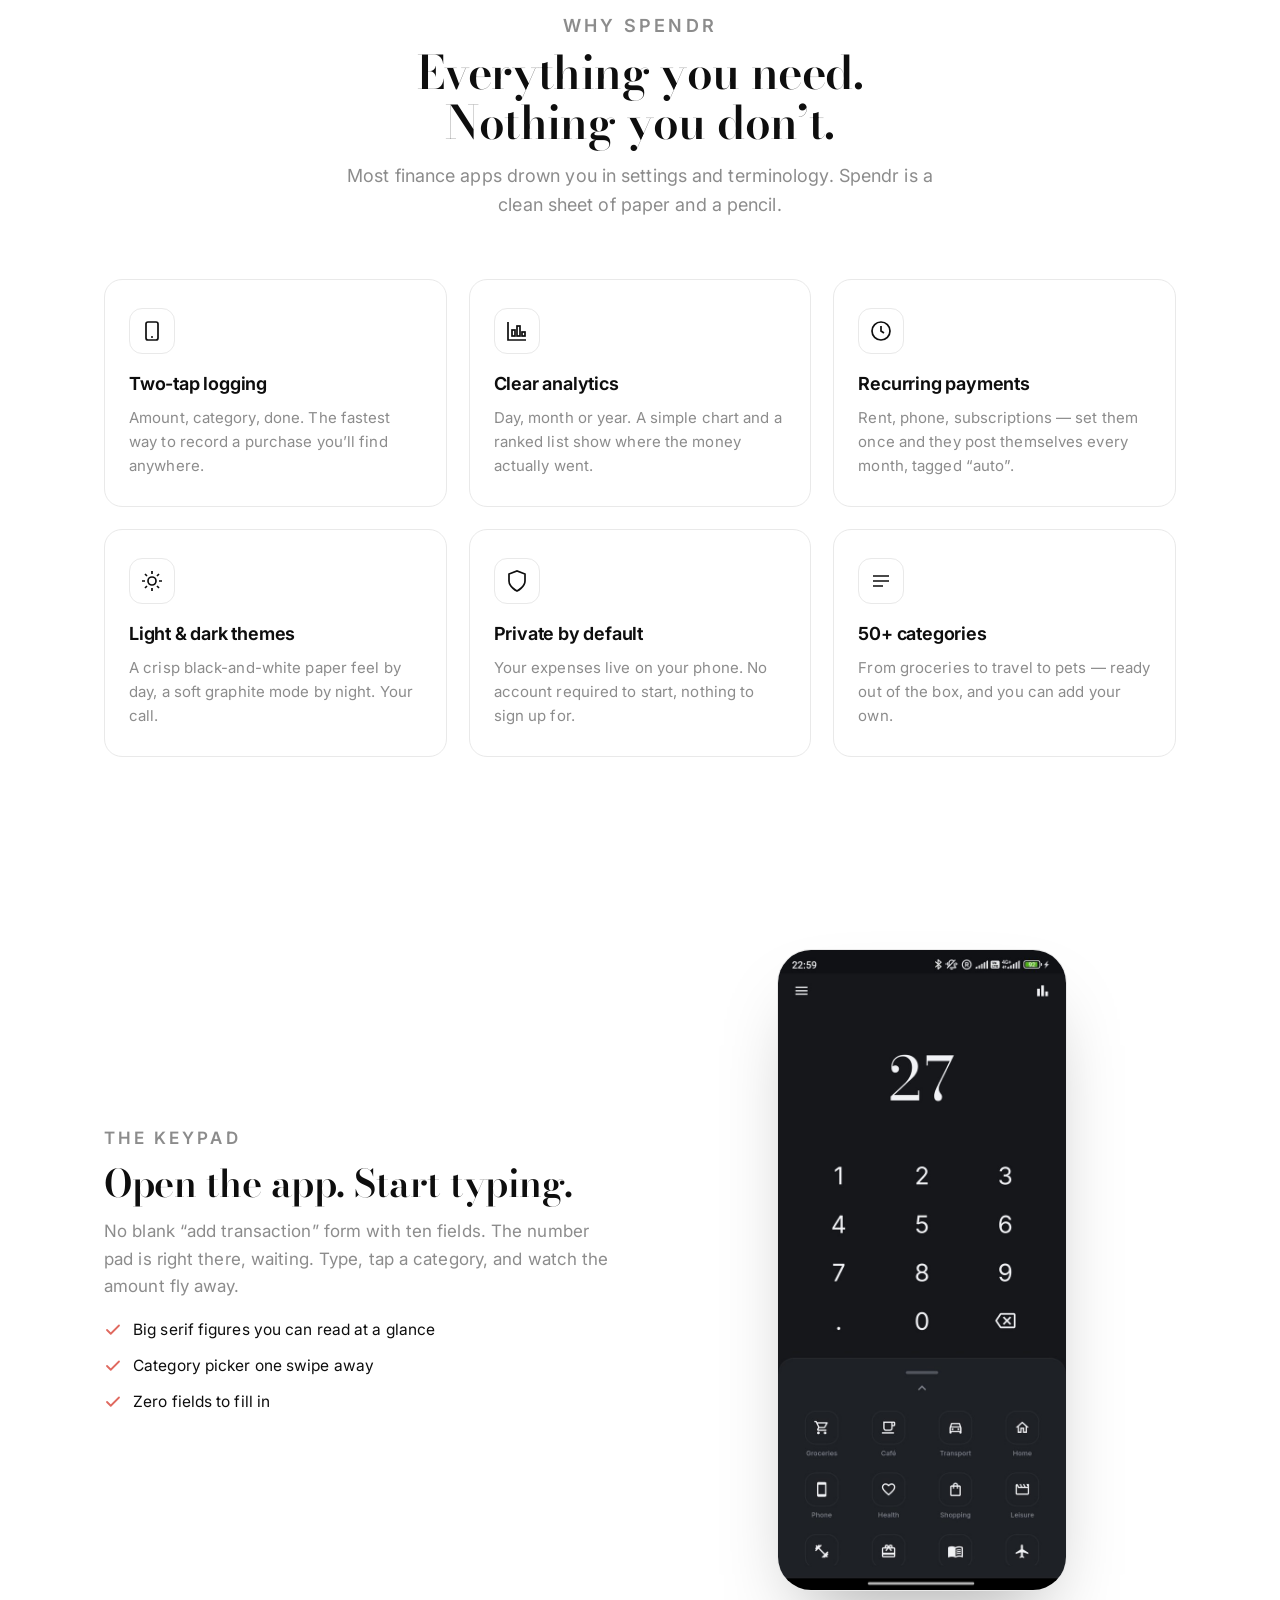
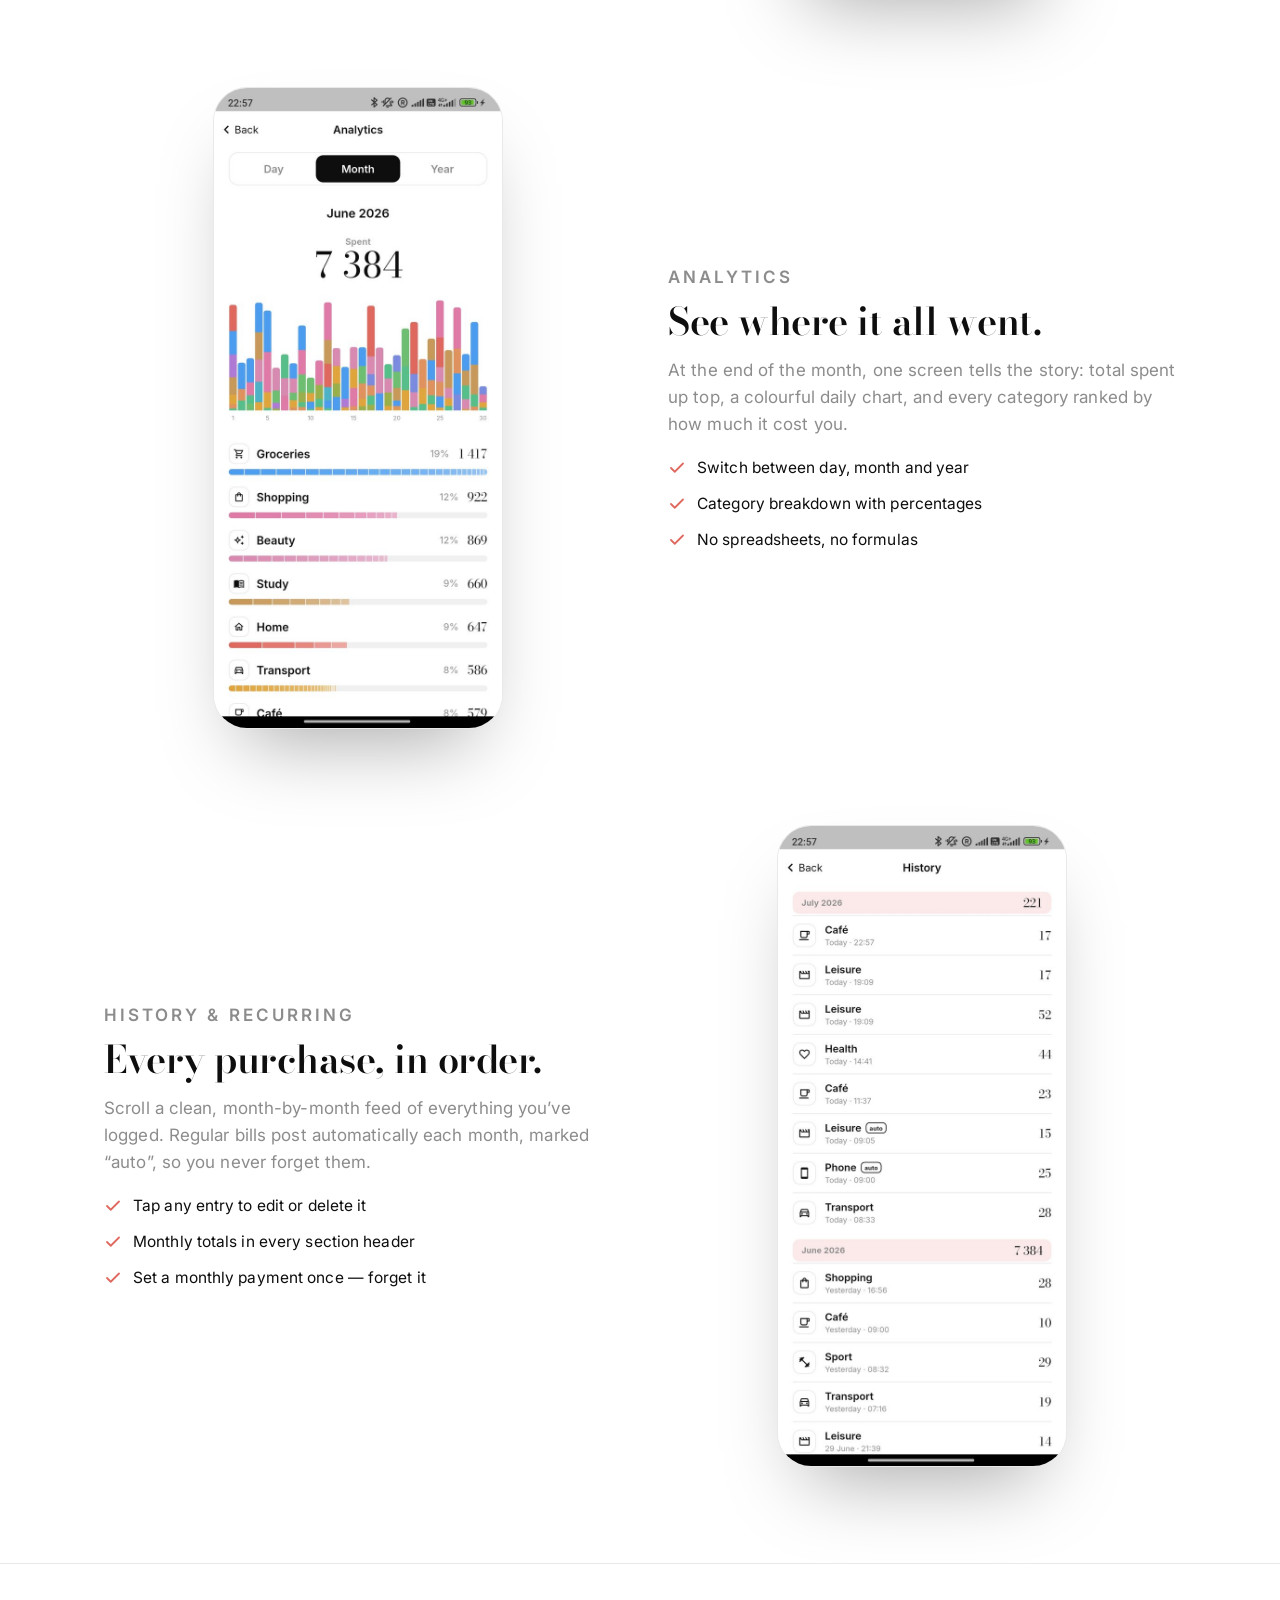
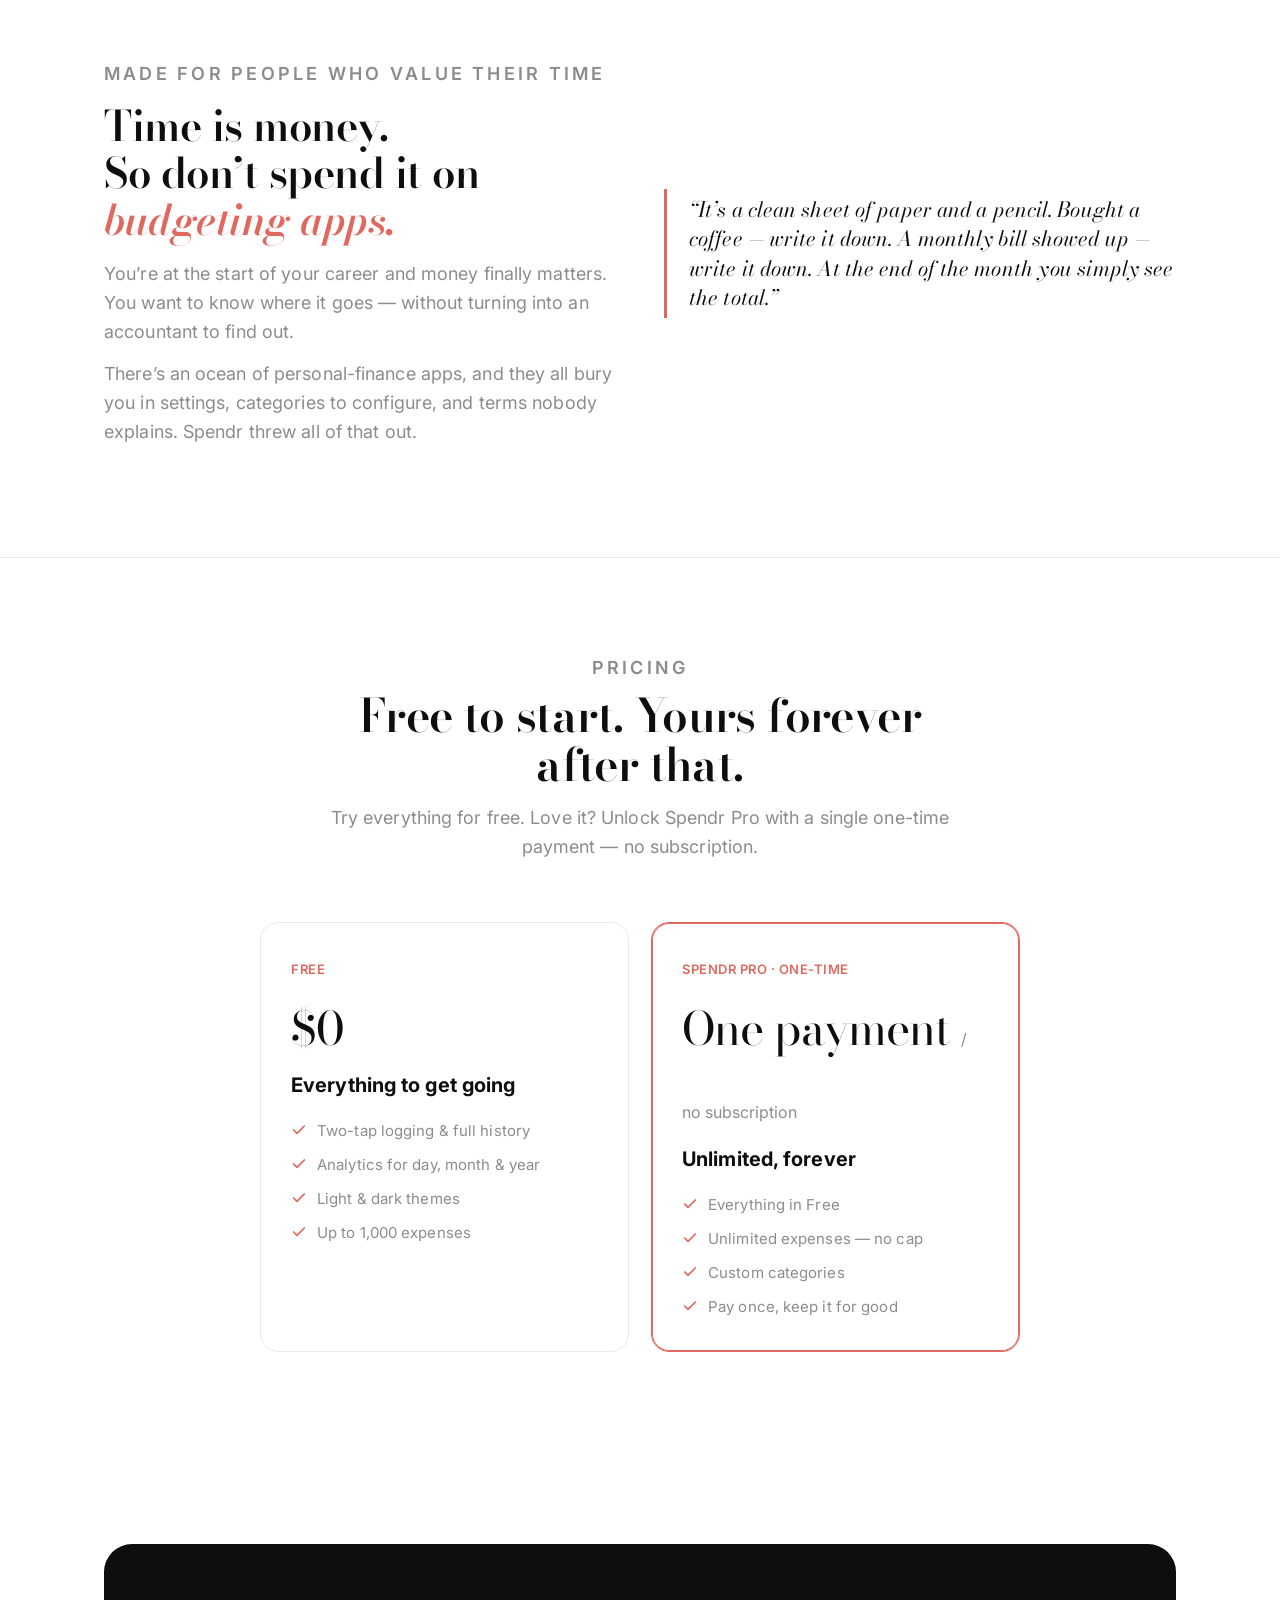
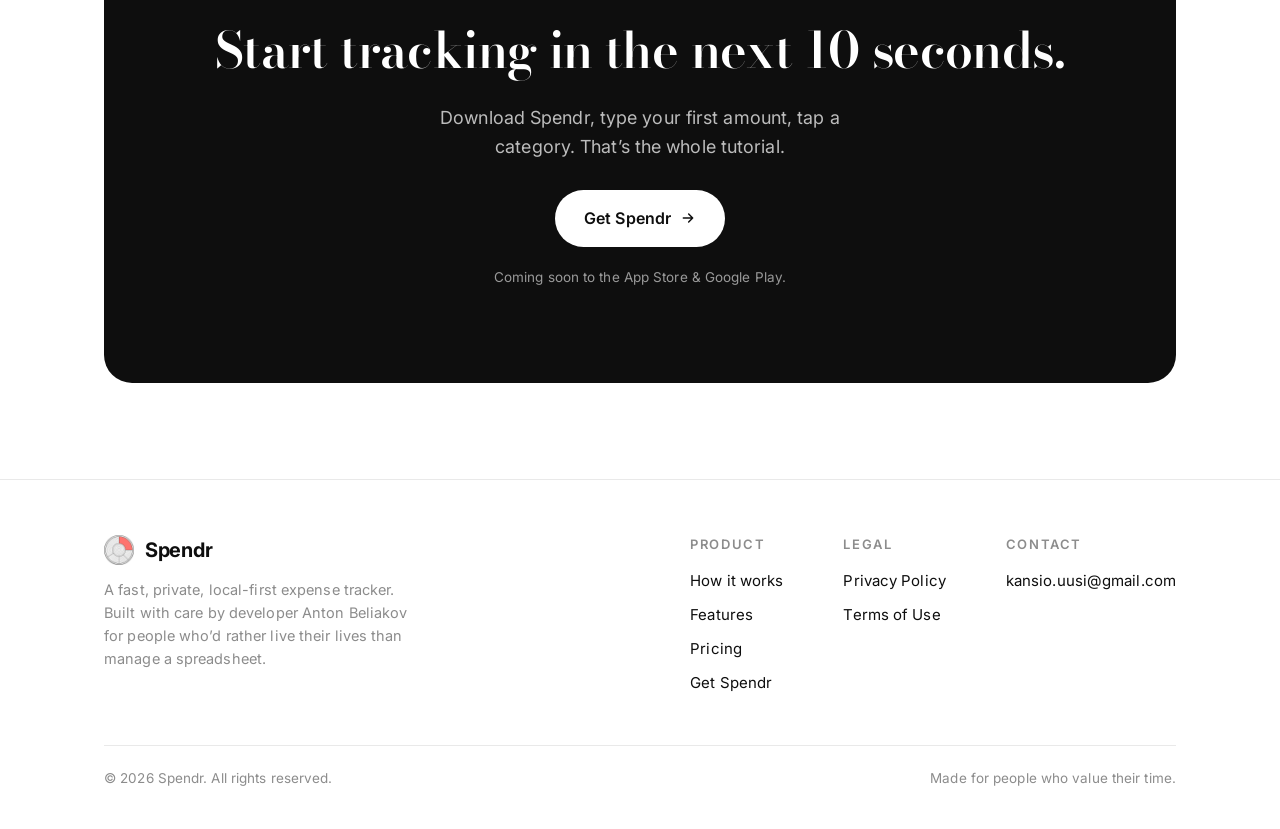
==== commit bdb46bd5: "chore: use exact logo circle from source, update contact email - Re-cut the donut mark straight from" ====
--- a/index.html
+++ b/index.html
@@ -287,7 +287,7 @@
         </div>
         <div class="foot-col">
           <h4>Contact</h4>
-          <a href="mailto:hello@spendr.app">hello@spendr.app</a>
+          <a href="mailto:kansio.uusi@gmail.com">kansio.uusi@gmail.com</a>
         </div>
       </div>
     </div>
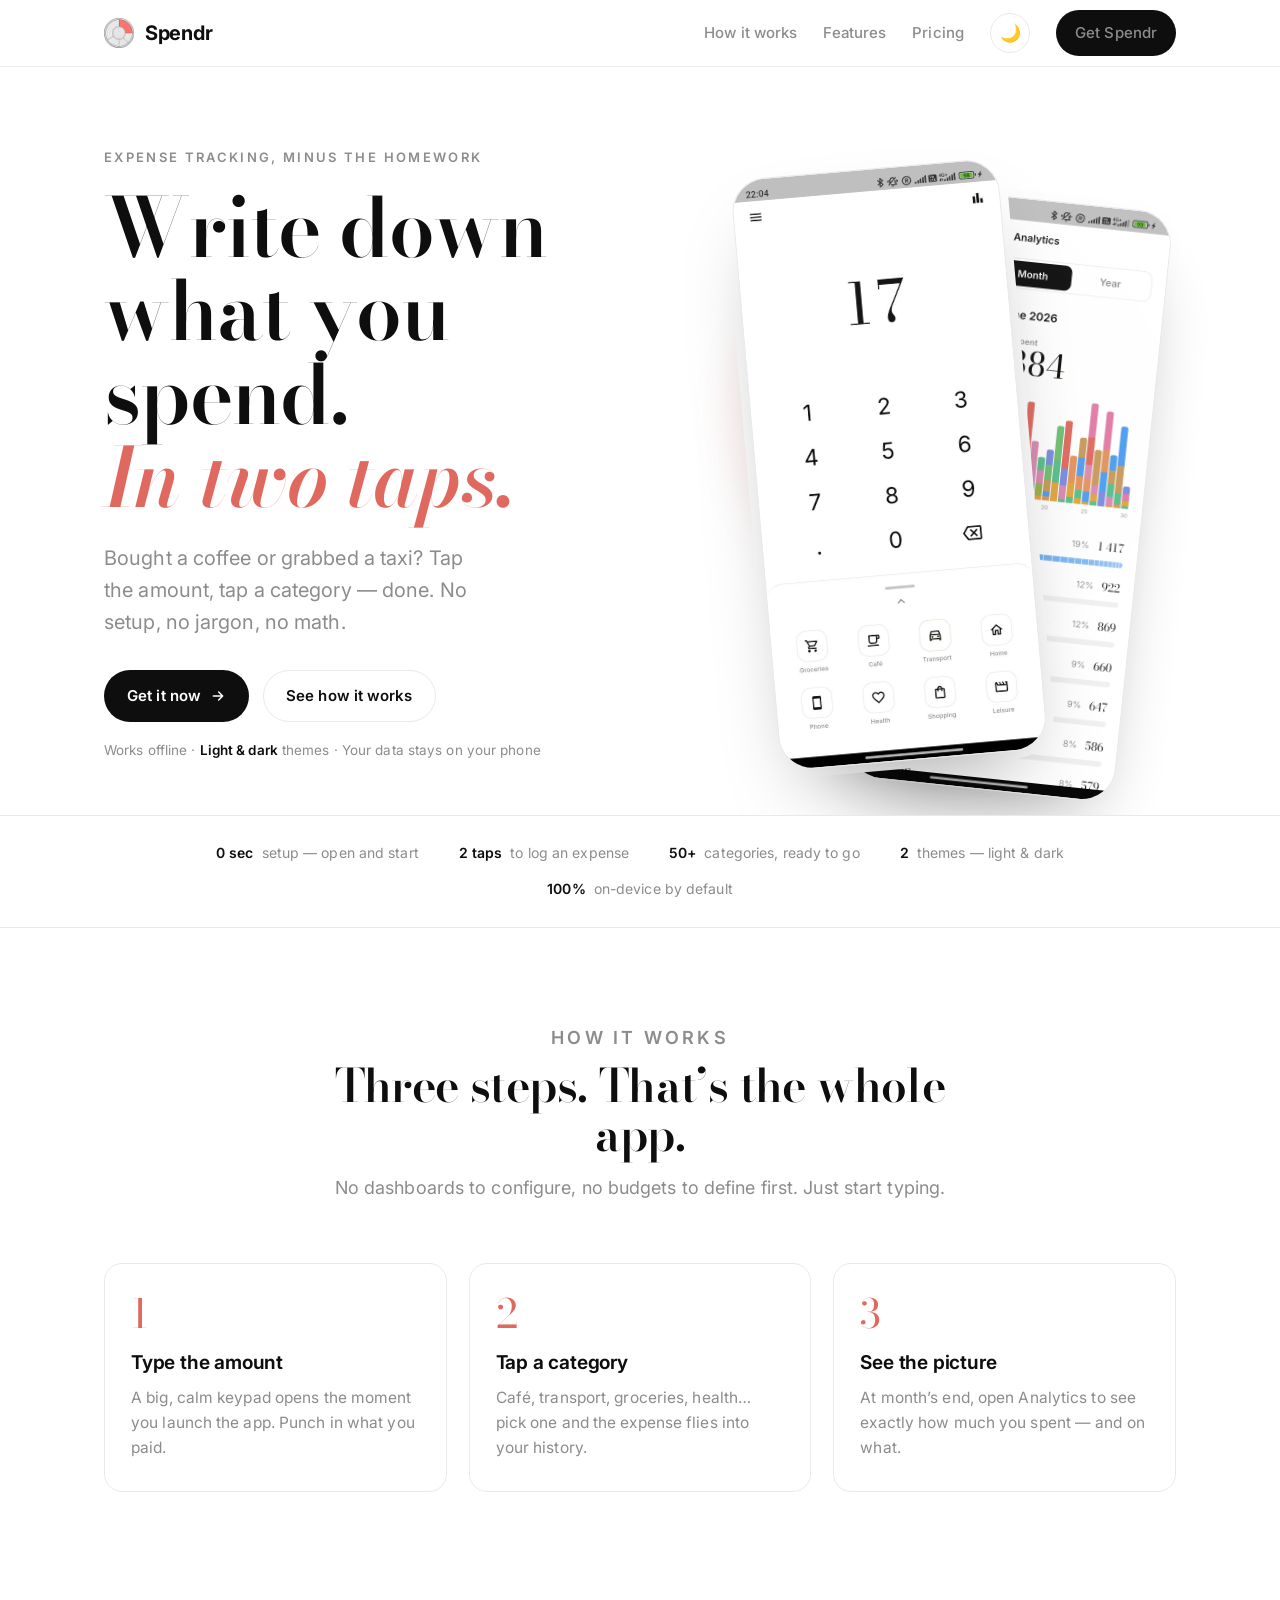
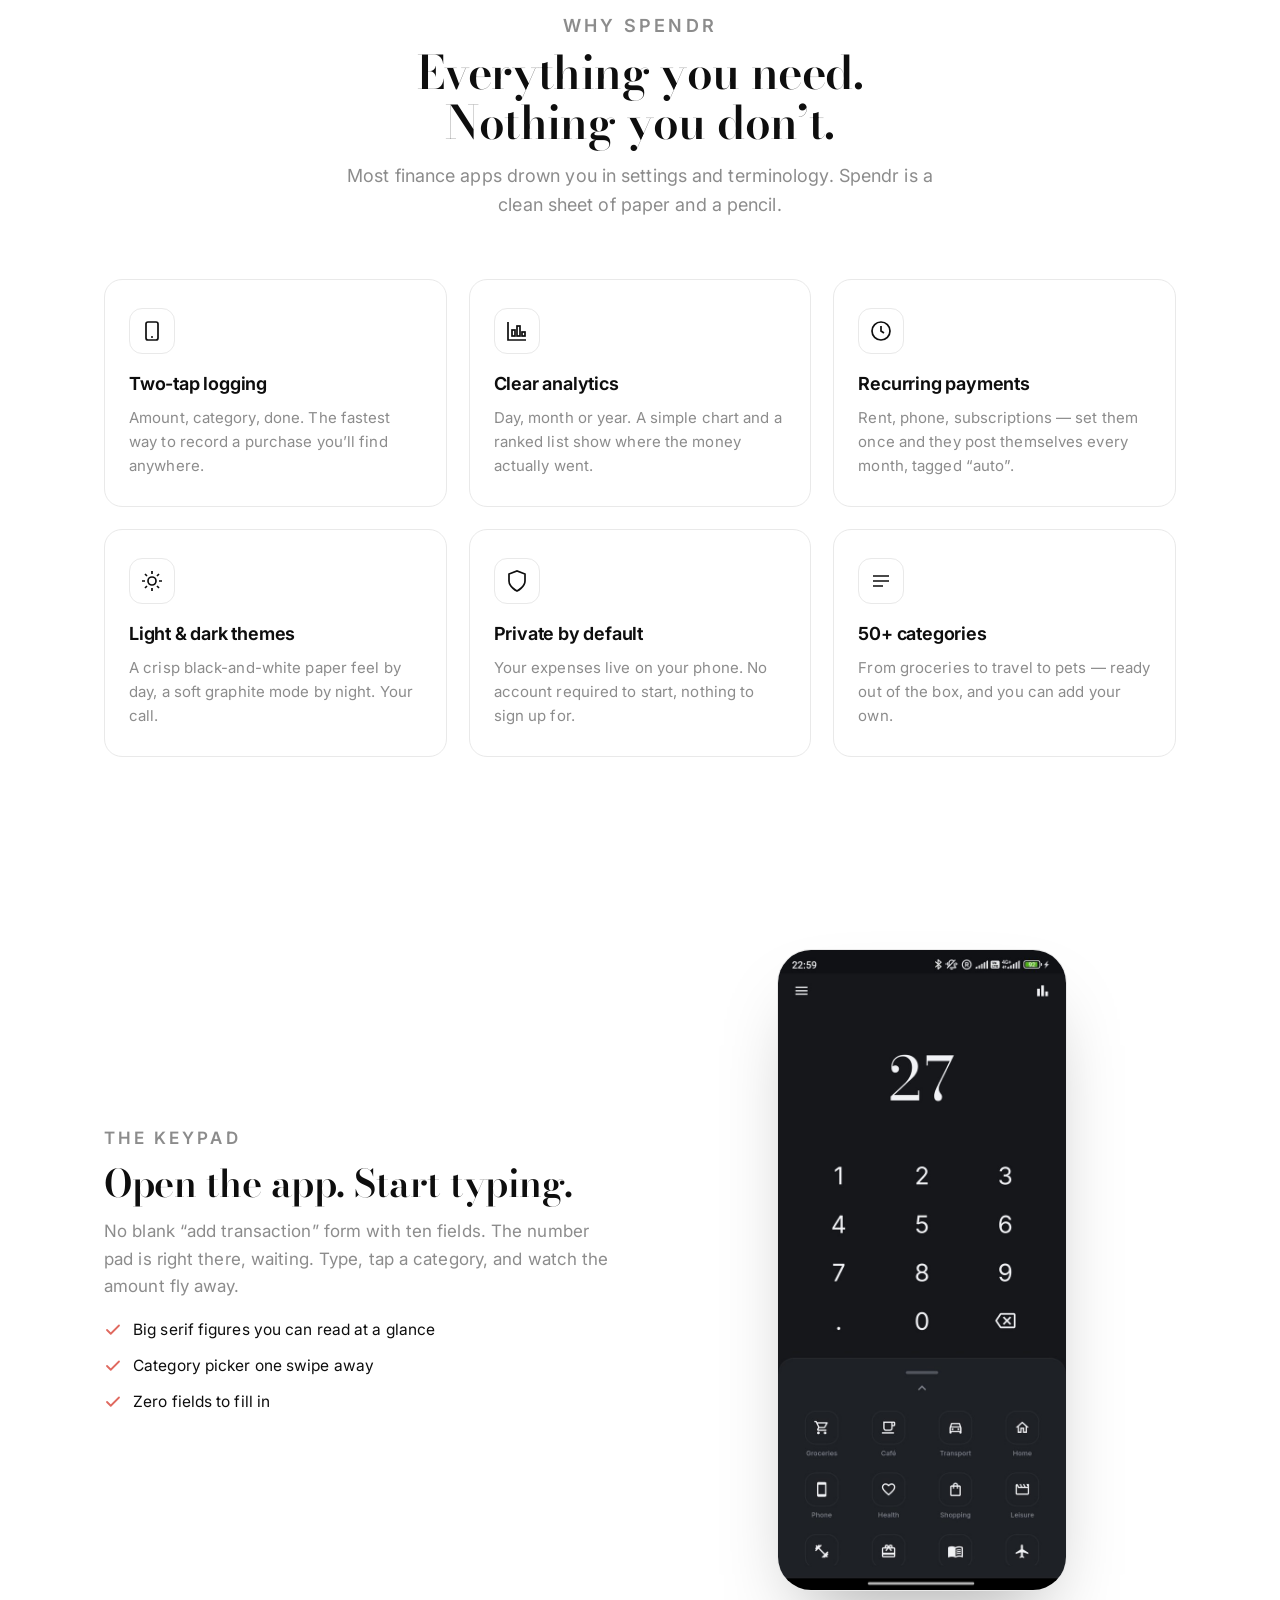
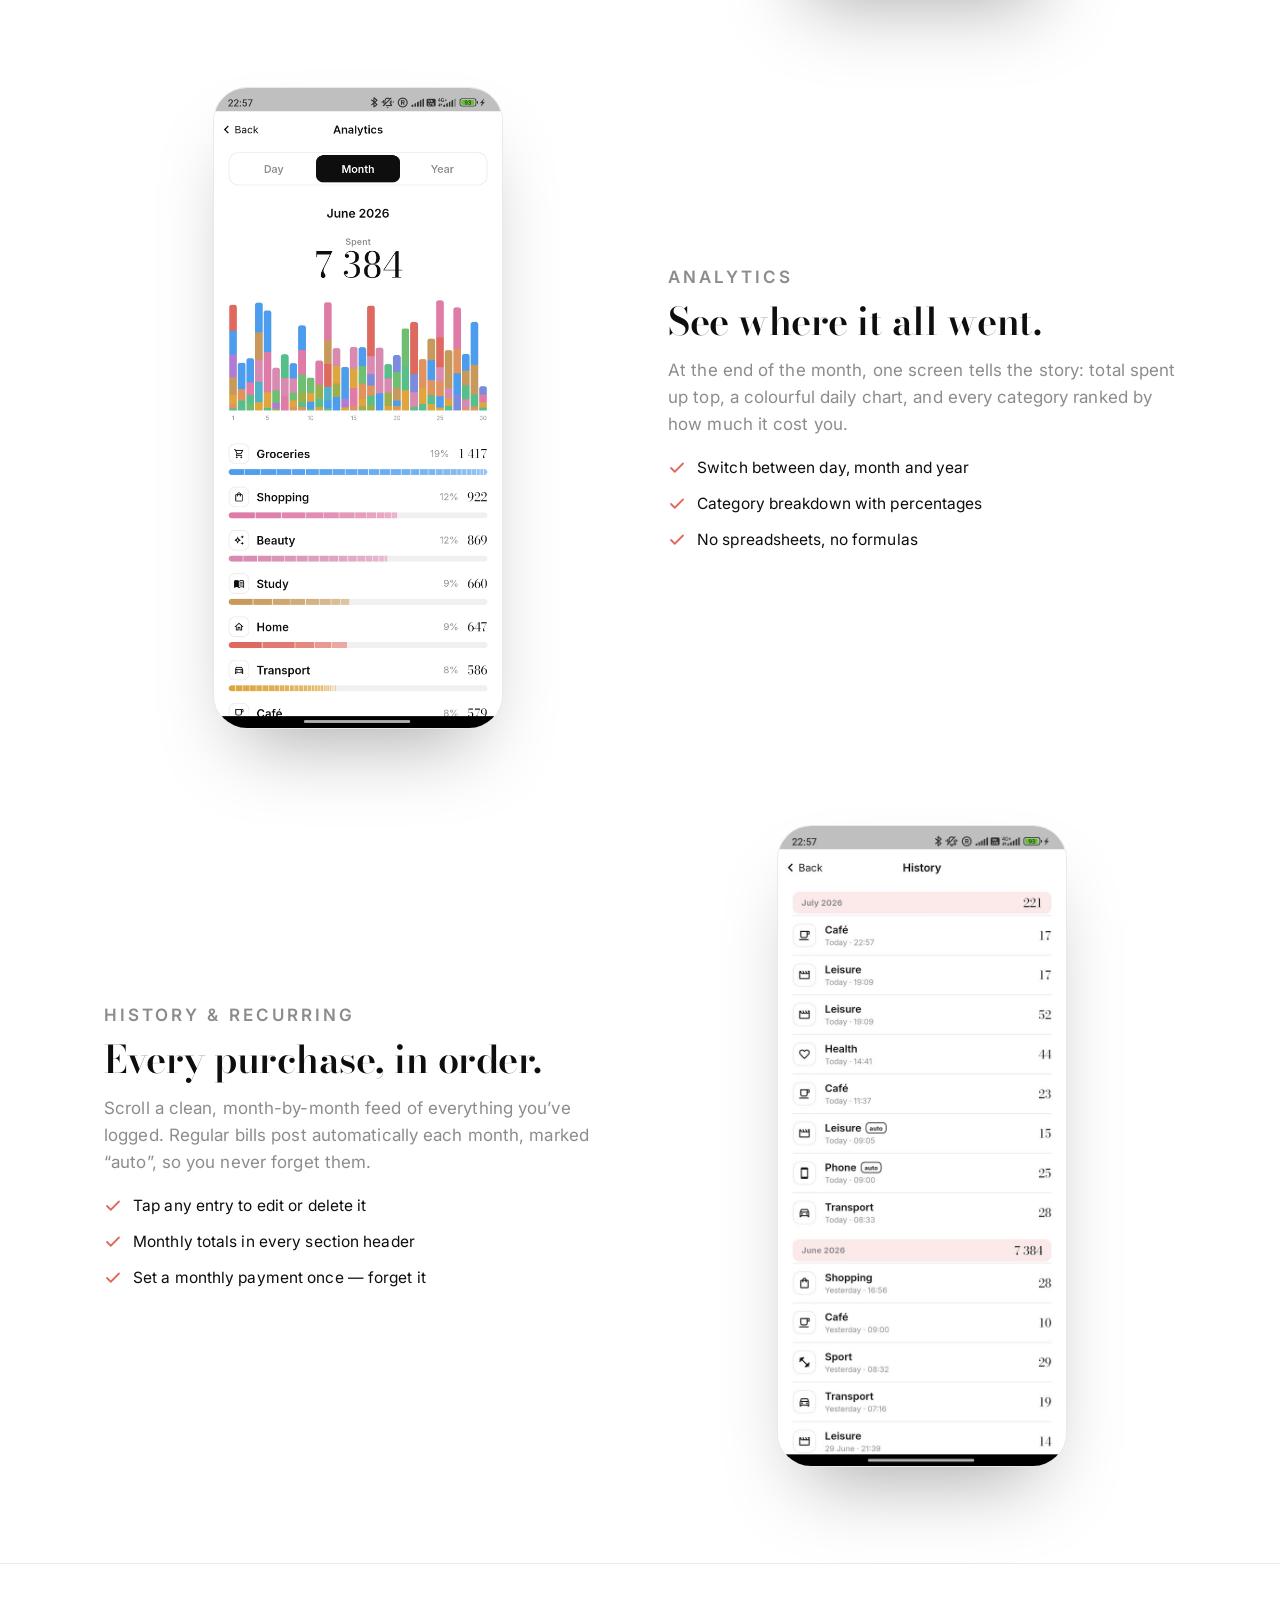
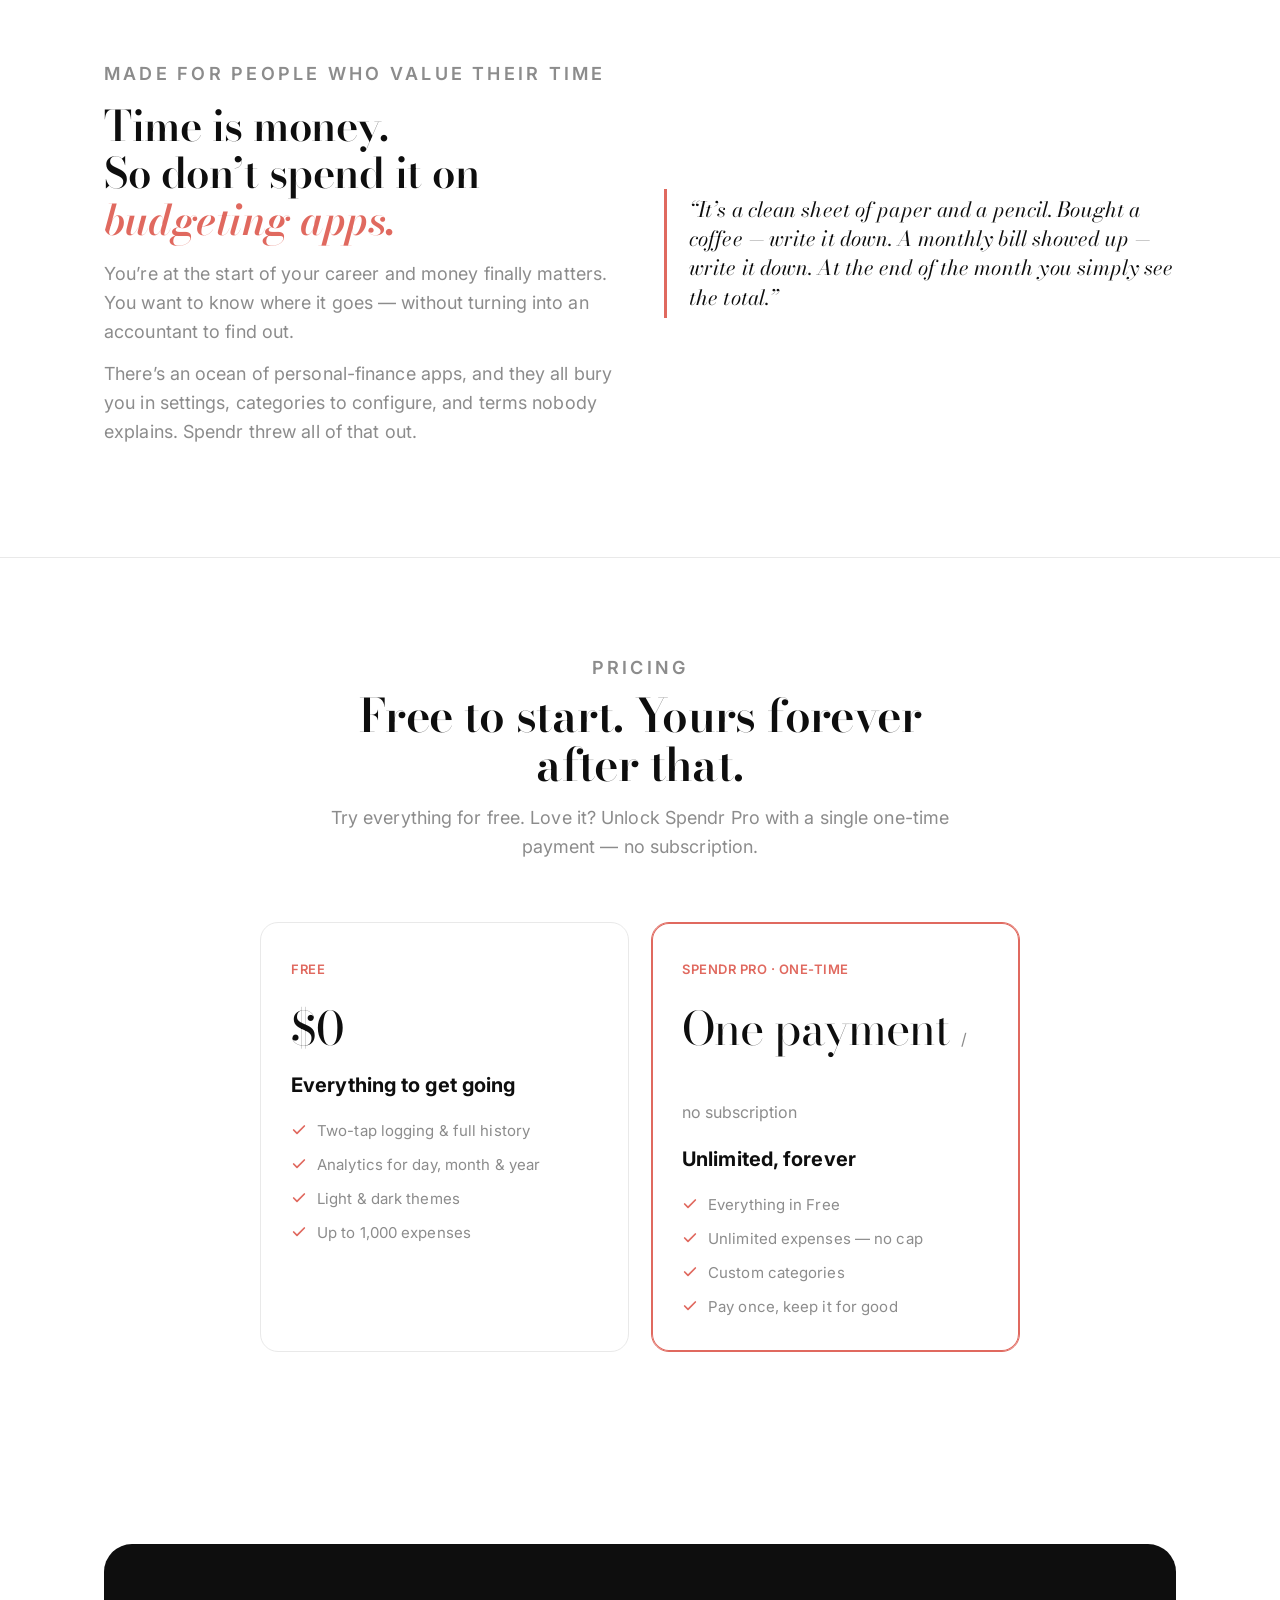
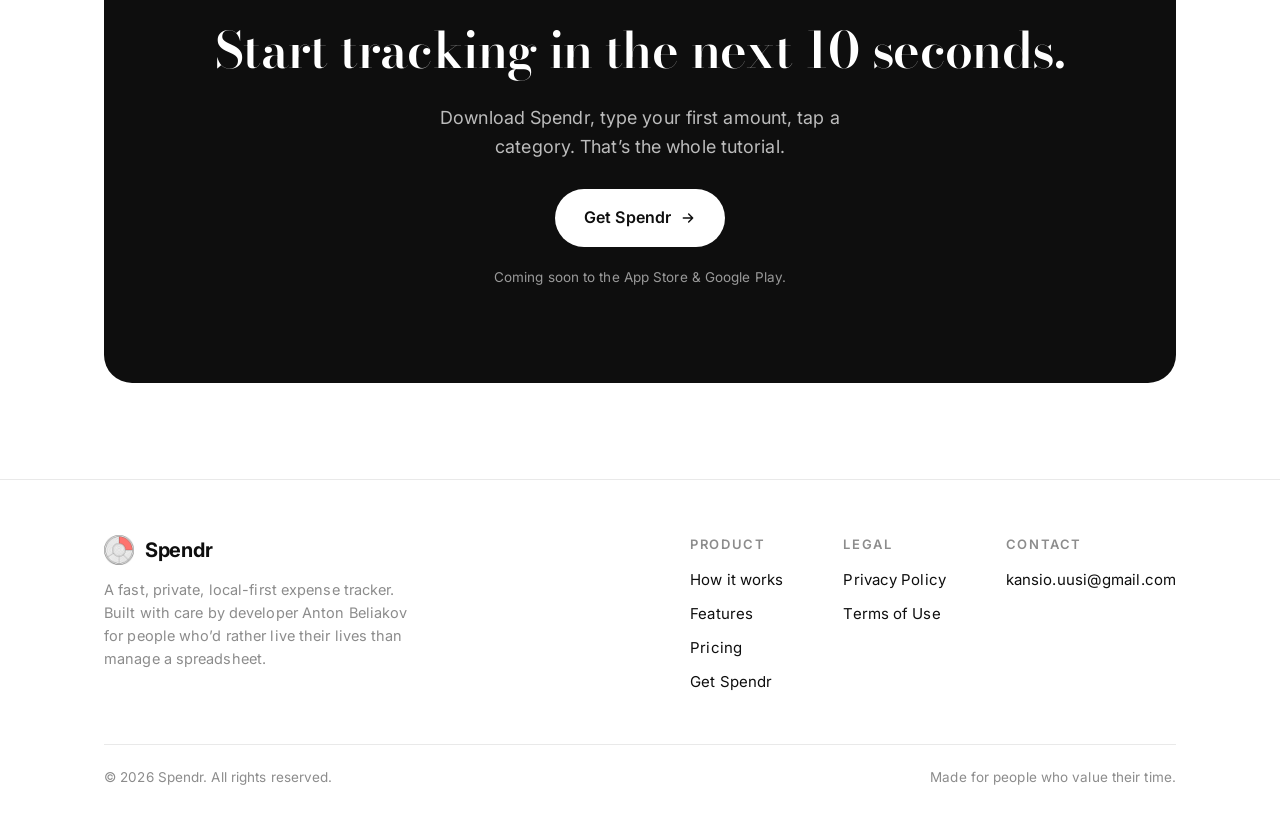
==== commit 729aa63d: "chore: swap hero phone screenshots Front phone = light keypad (enter amount + category picker), back" ====
--- a/index.html
+++ b/index.html
@@ -60,8 +60,8 @@
 
     <div class="hero-phones reveal">
       <div class="blob"></div>
-      <div class="phone p1"><img src="assets/screens/03-analytics.jpg" alt="Spendr analytics — light theme" loading="eager" /></div>
-      <div class="phone p2"><img src="assets/screens/02-keypad-dark.jpg" alt="Spendr keypad — dark theme" loading="eager" /></div>
+      <div class="phone p1"><img src="assets/screens/06-keypad-light.jpg" alt="Spendr keypad — enter an amount and tap a category" loading="eager" /></div>
+      <div class="phone p2"><img src="assets/screens/03-analytics.jpg" alt="Spendr analytics — see where your money went" loading="eager" /></div>
     </div>
   </div>
 </section>
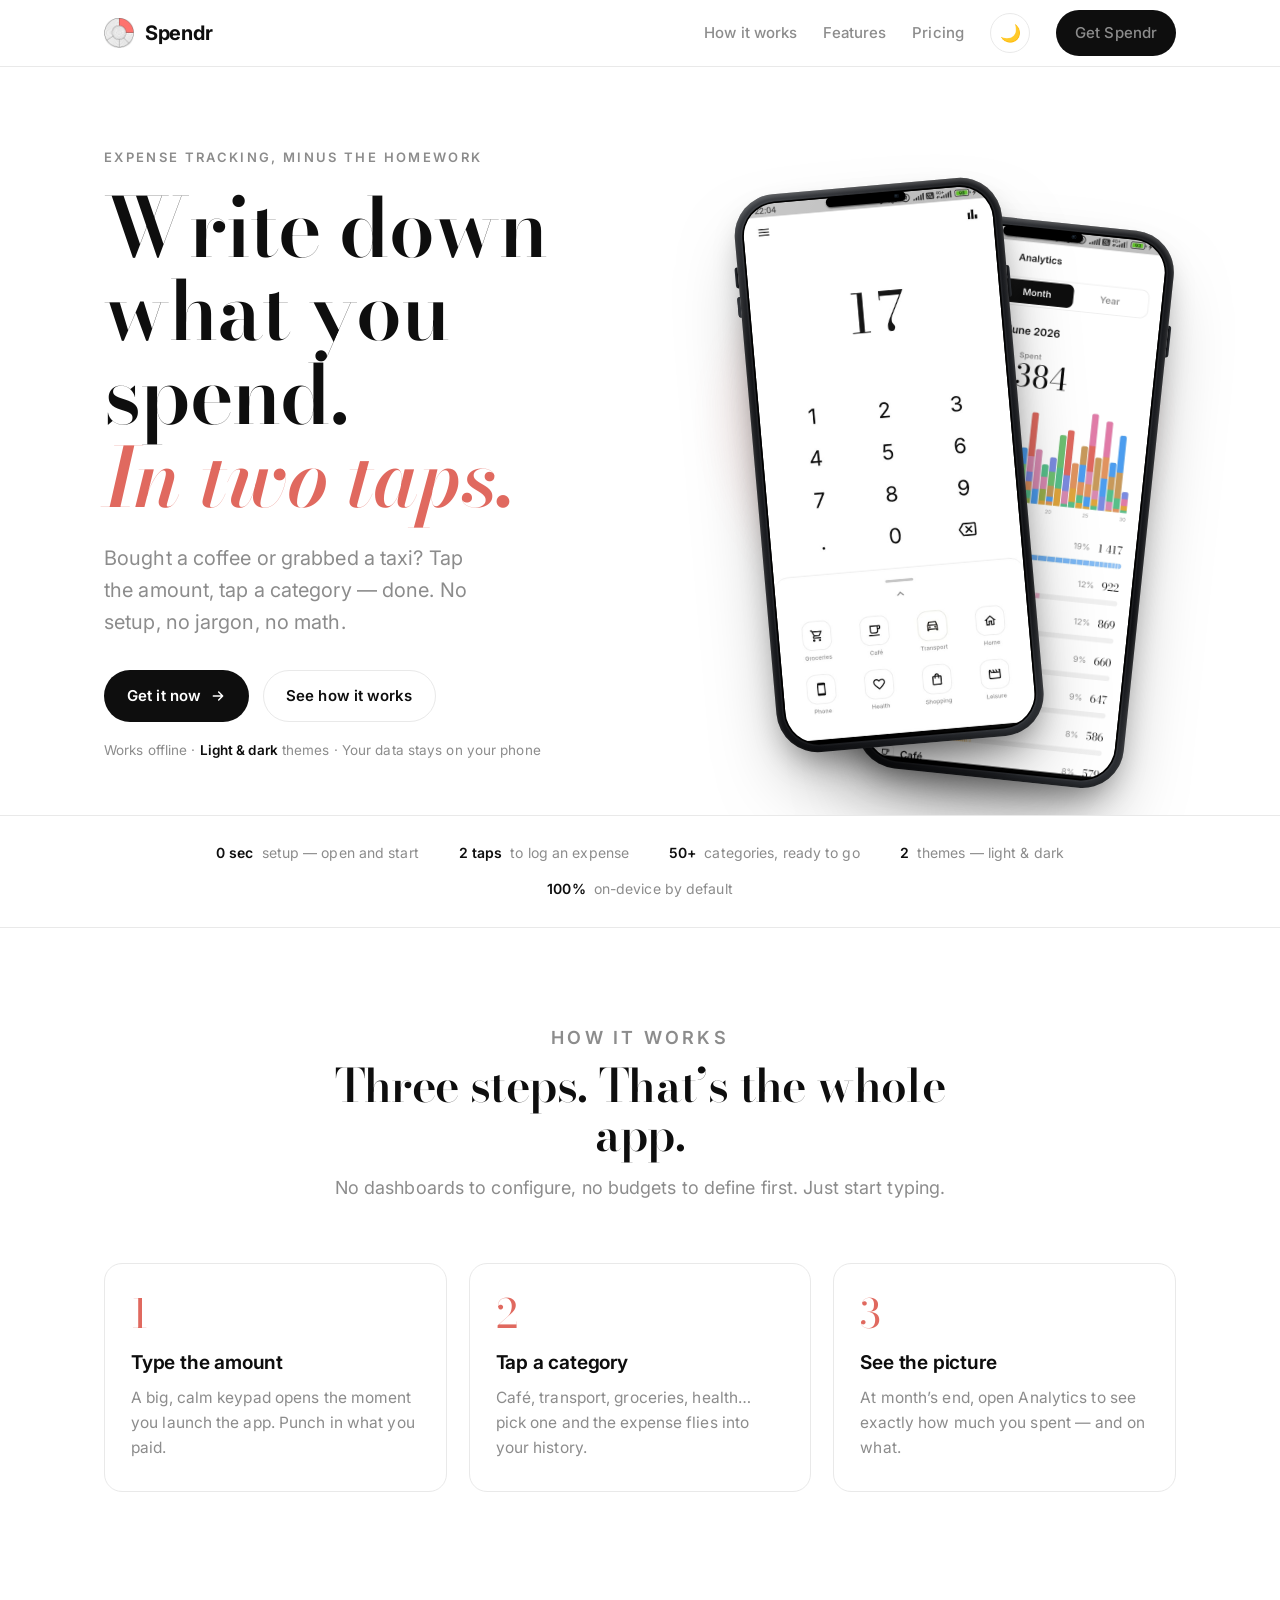
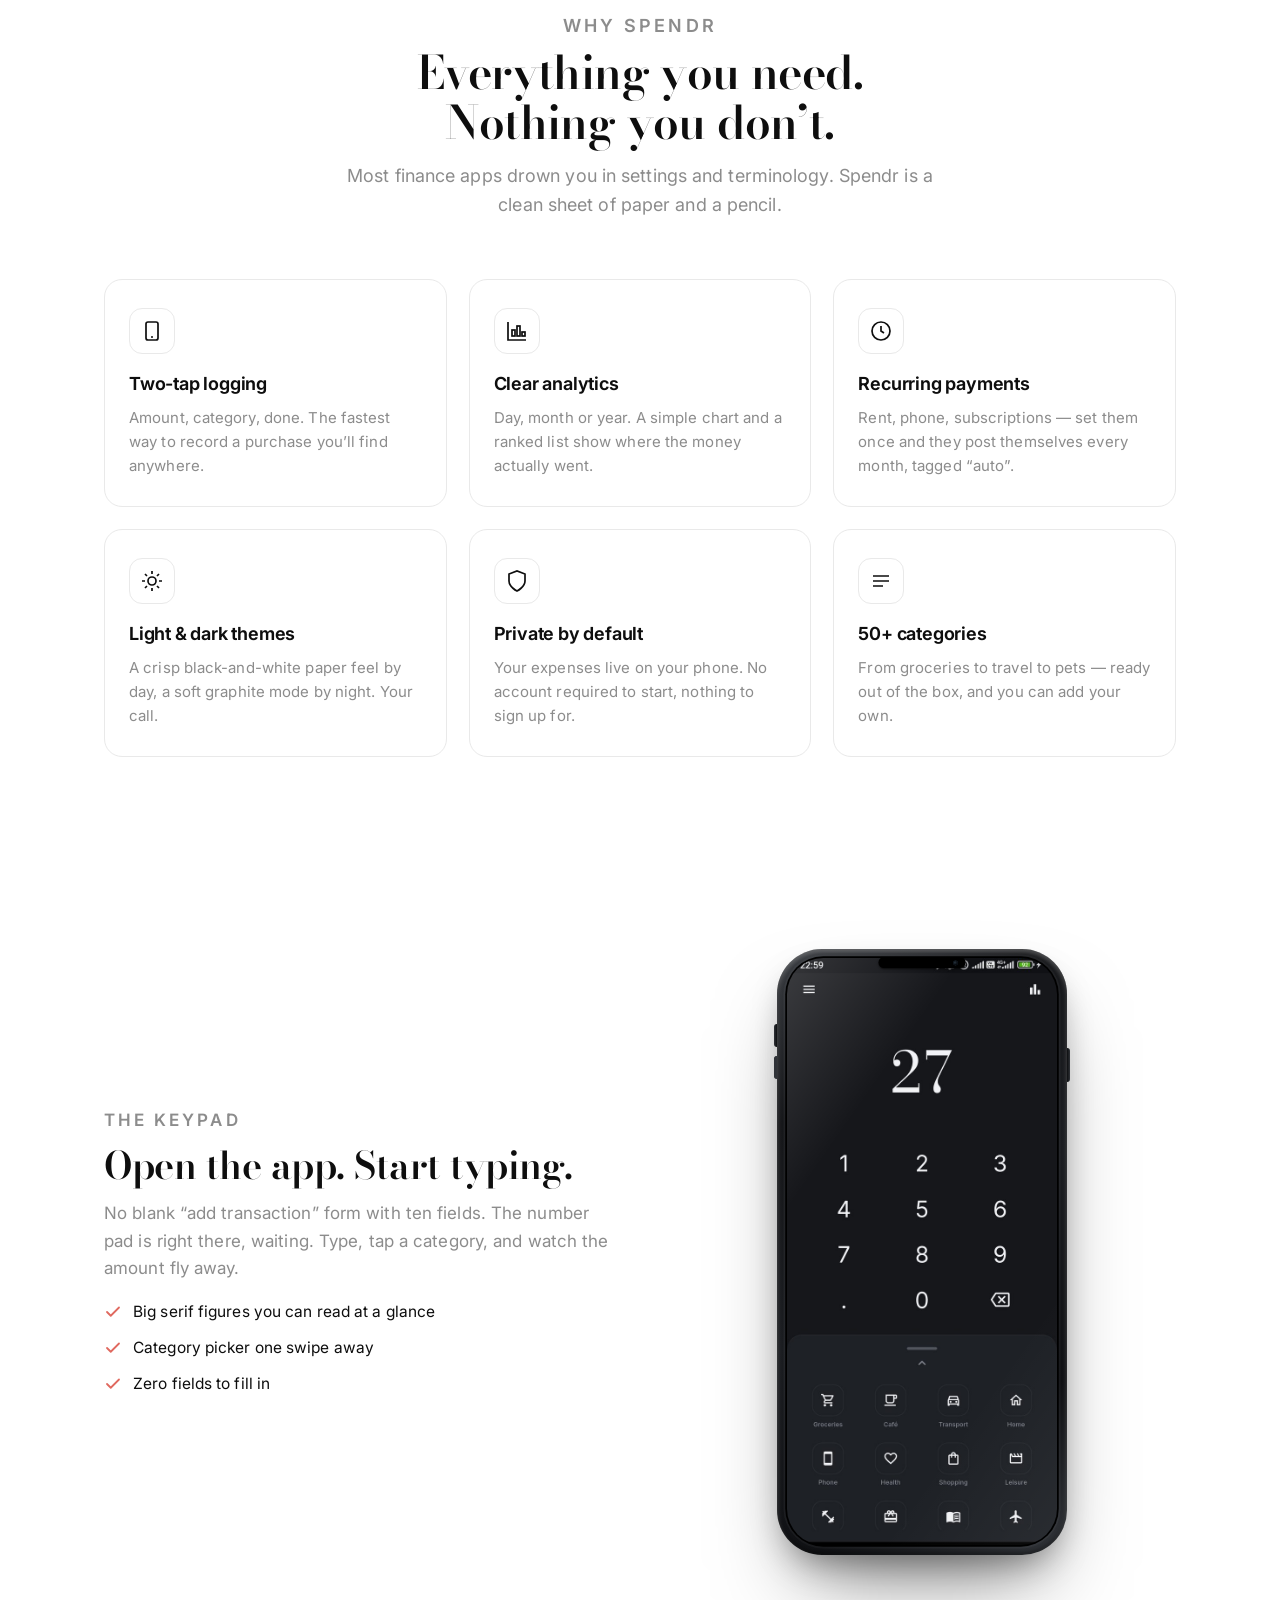
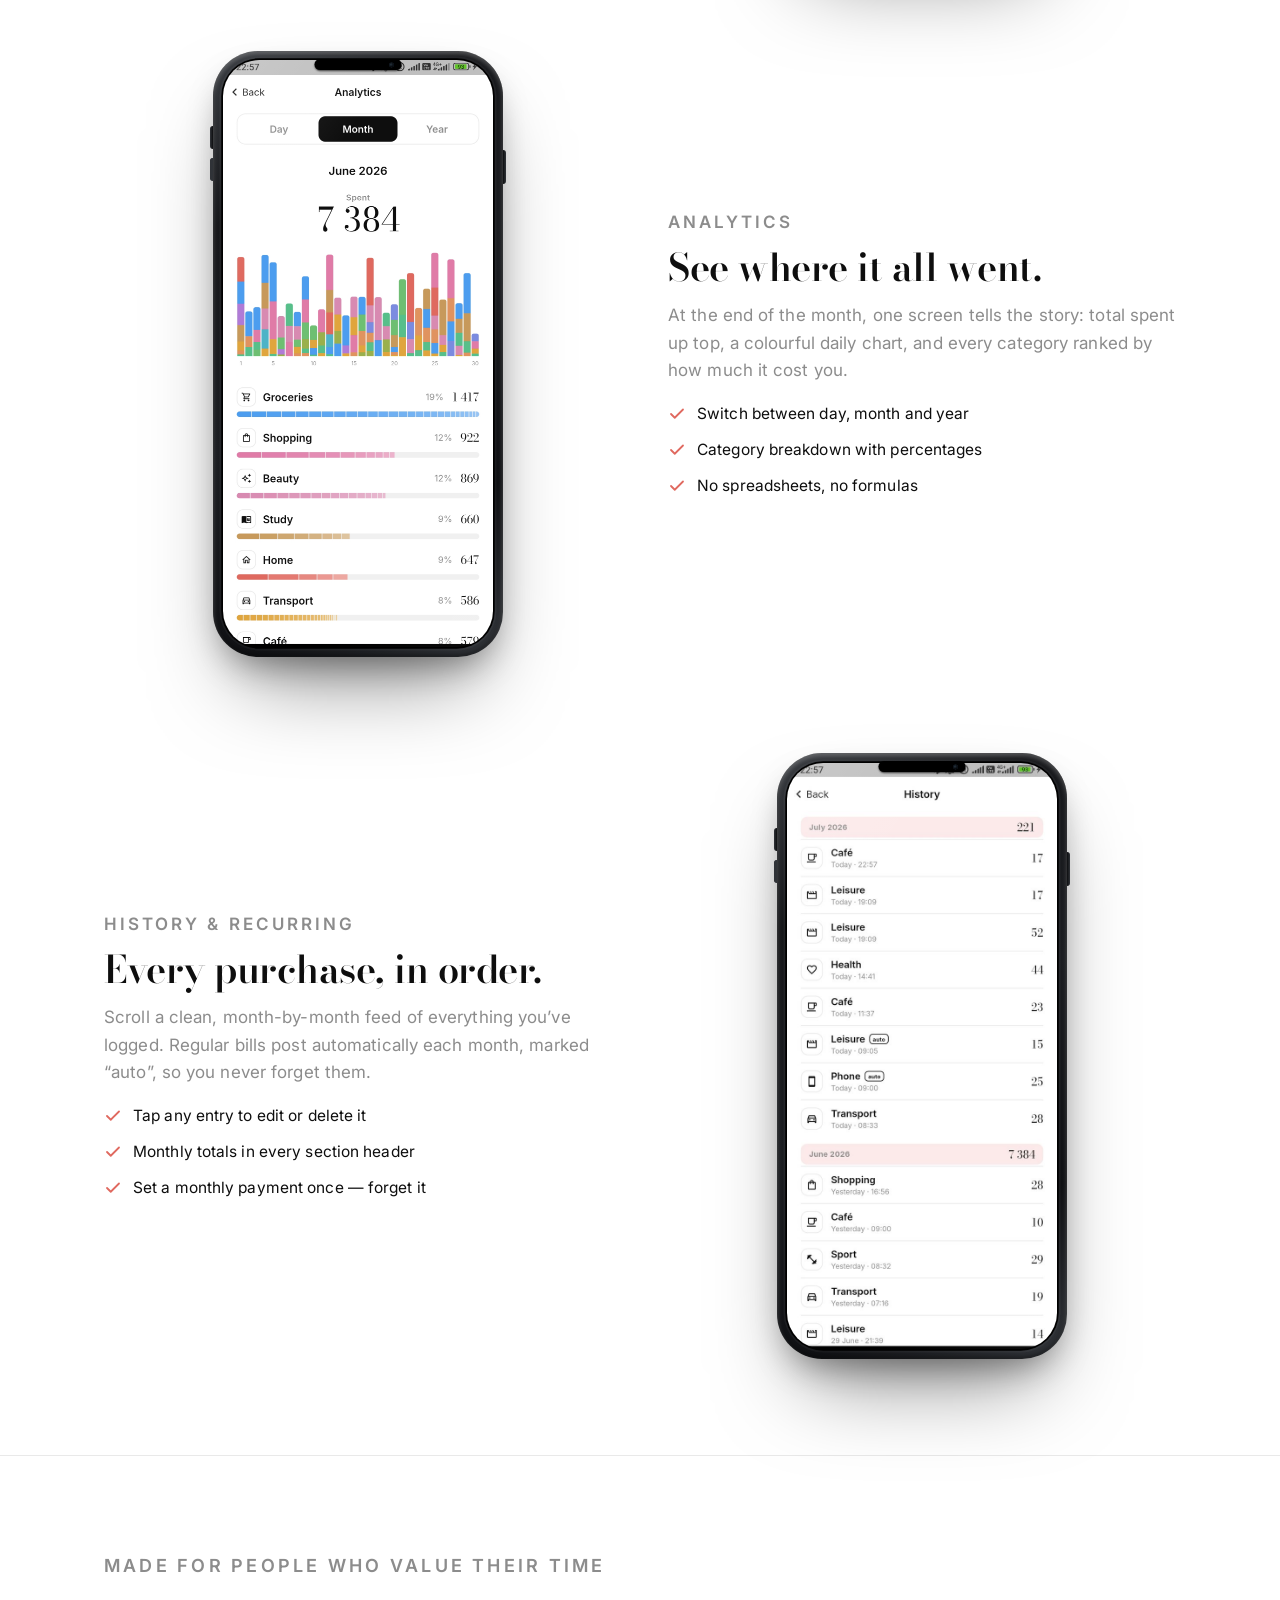
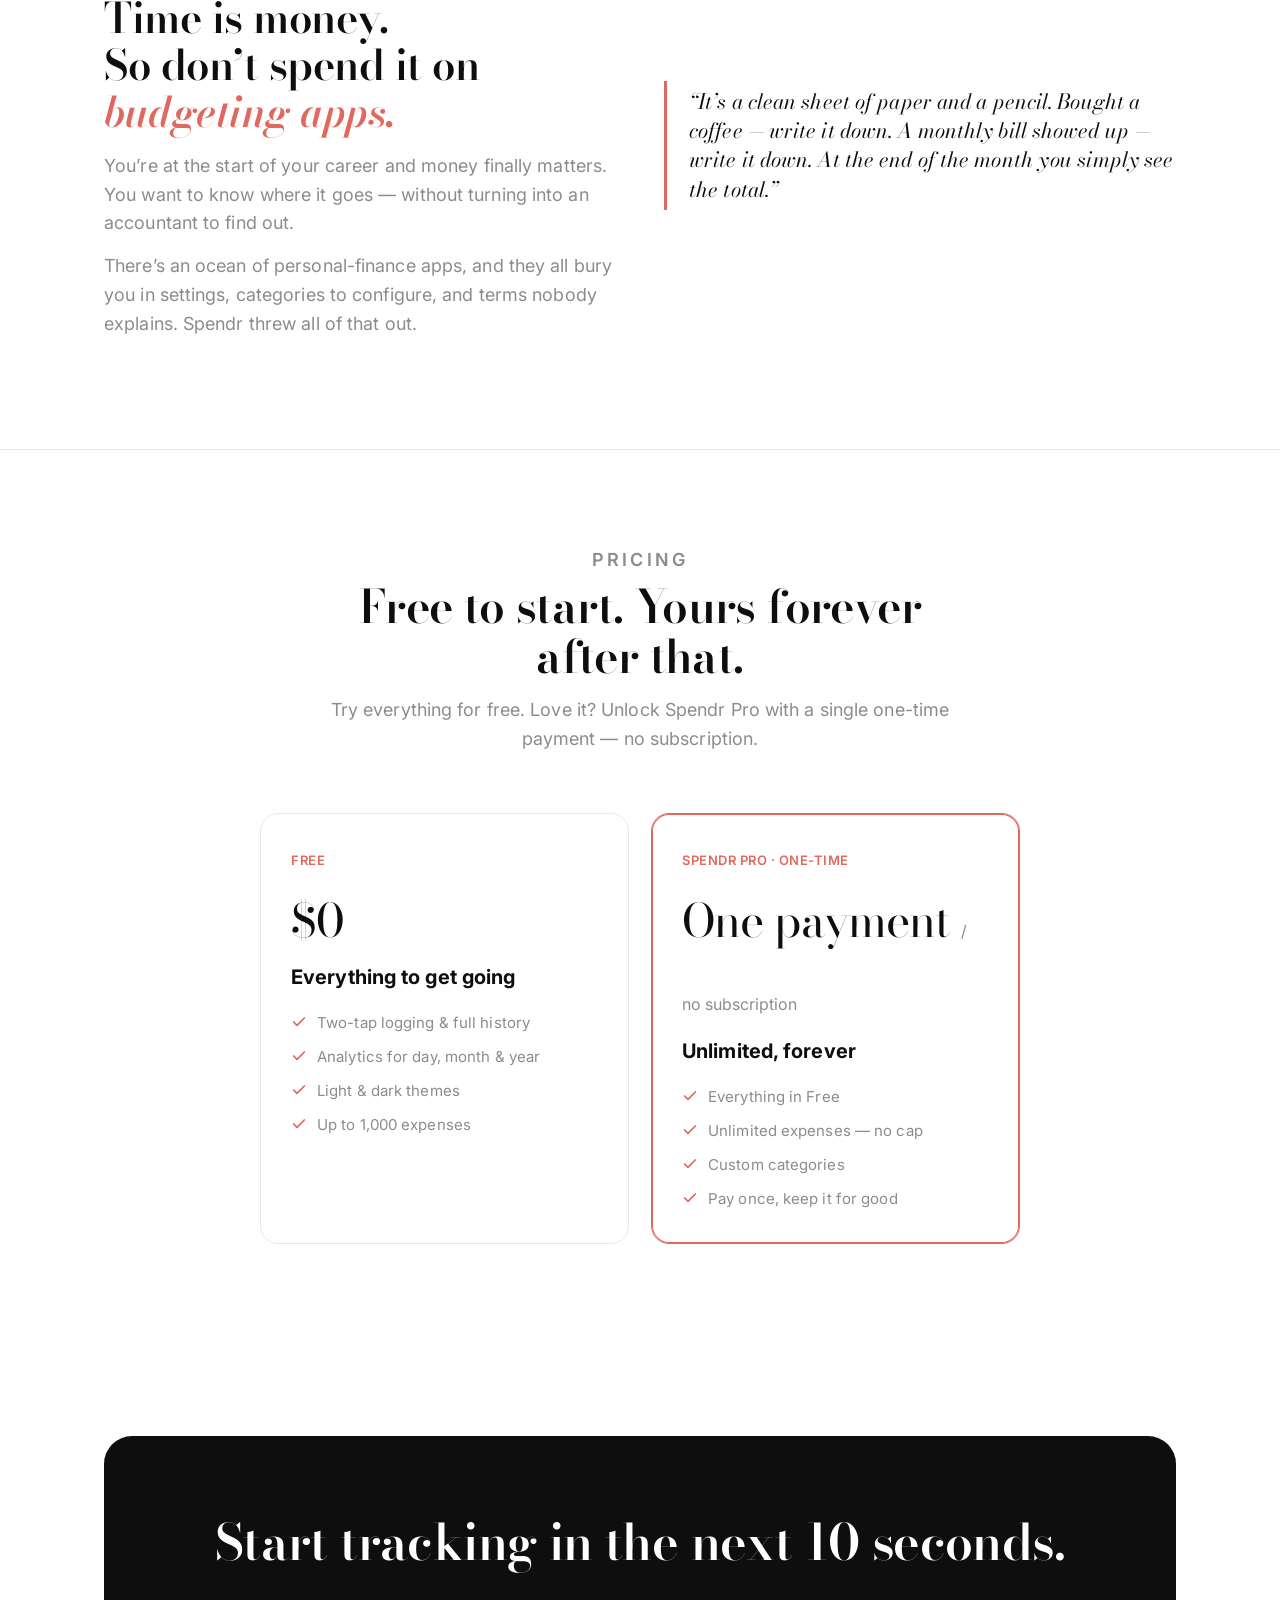
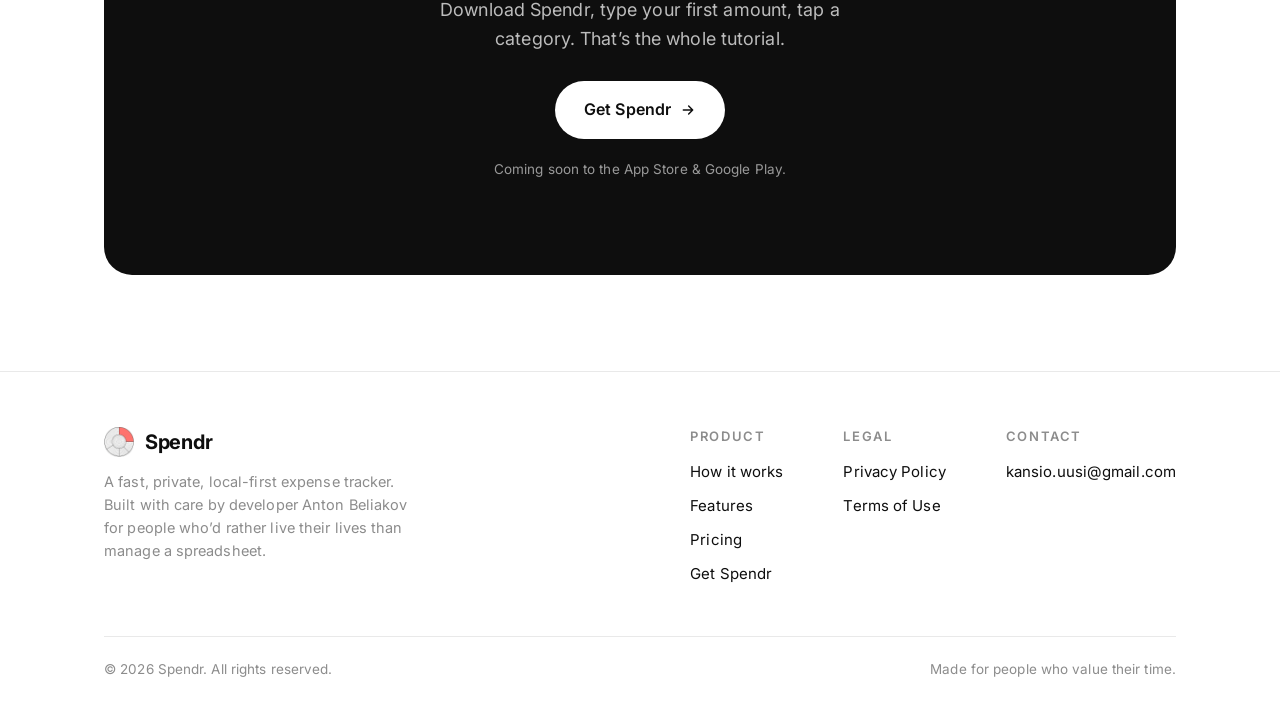
==== commit 4d68e28c: "feat: realistic phone mockups + re-cut logo circle - Phone mockups: titanium frame gradient, black i" ====
--- a/index.html
+++ b/index.html
@@ -60,8 +60,8 @@
 
     <div class="hero-phones reveal">
       <div class="blob"></div>
-      <div class="phone p1"><img src="assets/screens/06-keypad-light.jpg" alt="Spendr keypad — enter an amount and tap a category" loading="eager" /></div>
-      <div class="phone p2"><img src="assets/screens/03-analytics.jpg" alt="Spendr analytics — see where your money went" loading="eager" /></div>
+      <div class="phone p1"><div class="island"></div><div class="screen"><img src="assets/screens/06-keypad-light.jpg" alt="Spendr keypad — enter an amount and tap a category" loading="eager" /></div></div>
+      <div class="phone p2"><div class="island"></div><div class="screen"><img src="assets/screens/03-analytics.jpg" alt="Spendr analytics — see where your money went" loading="eager" /></div></div>
     </div>
   </div>
 </section>
@@ -163,7 +163,7 @@
           <li><svg width="18" height="18" viewBox="0 0 24 24" fill="none" stroke="currentColor" stroke-width="2.4" stroke-linecap="round" stroke-linejoin="round"><path d="M20 6 9 17l-5-5"/></svg> Zero fields to fill in</li>
         </ul>
       </div>
-      <div class="show-media"><div class="phone"><img src="assets/screens/02-keypad-dark.jpg" alt="Spendr keypad, dark theme" loading="lazy" /></div></div>
+      <div class="show-media"><div class="phone"><div class="island"></div><div class="screen"><img src="assets/screens/02-keypad-dark.jpg" alt="Spendr keypad, dark theme" loading="lazy" /></div></div></div>
     </div>
 
     <div class="show-row rev reveal">
@@ -177,7 +177,7 @@
           <li><svg width="18" height="18" viewBox="0 0 24 24" fill="none" stroke="currentColor" stroke-width="2.4" stroke-linecap="round" stroke-linejoin="round"><path d="M20 6 9 17l-5-5"/></svg> No spreadsheets, no formulas</li>
         </ul>
       </div>
-      <div class="show-media"><div class="phone"><img src="assets/screens/03-analytics.jpg" alt="Spendr analytics screen" loading="lazy" /></div></div>
+      <div class="show-media"><div class="phone"><div class="island"></div><div class="screen"><img src="assets/screens/03-analytics.jpg" alt="Spendr analytics screen" loading="lazy" /></div></div></div>
     </div>
 
     <div class="show-row reveal">
@@ -191,7 +191,7 @@
           <li><svg width="18" height="18" viewBox="0 0 24 24" fill="none" stroke="currentColor" stroke-width="2.4" stroke-linecap="round" stroke-linejoin="round"><path d="M20 6 9 17l-5-5"/></svg> Set a monthly payment once — forget it</li>
         </ul>
       </div>
-      <div class="show-media"><div class="phone"><img src="assets/screens/04-history.jpg" alt="Spendr history screen" loading="lazy" /></div></div>
+      <div class="show-media"><div class="phone"><div class="island"></div><div class="screen"><img src="assets/screens/04-history.jpg" alt="Spendr history screen" loading="lazy" /></div></div></div>
     </div>
 
   </div>
--- a/styles.css
+++ b/styles.css
@@ -116,17 +116,64 @@
 .hero-note { font-size: 13.5px; color: var(--sub); margin-top: 18px; }
 .hero-note b { color: var(--ink); font-weight: 600; }
 
-/* phone mock in hero */
-.hero-phones { position: relative; display: grid; place-items: center; min-height: 520px; }
+/* ---------- realistic phone mockup ----------
+   Titanium body -> black inner rim -> screen. Dynamic Island + side buttons +
+   glass glare. Width drives everything; internals scale via em on font-size. */
+.hero-phones { position: relative; display: grid; place-items: center; min-height: 560px; }
 .phone {
-  border-radius: 34px; overflow: hidden;
-  border: 1px solid var(--line);
-  box-shadow: 0 40px 80px -30px rgba(0,0,0,.35), 0 0 0 8px color-mix(in srgb, var(--surf) 100%, transparent);
-  background: var(--surf);
-}
-.phone img { width: 100%; }
-.hero-phones .phone.p1 { width: 268px; transform: rotate(-5deg) translateX(-46px); z-index: 2; }
-.hero-phones .phone.p2 { width: 268px; position: absolute; transform: rotate(6deg) translateX(78px) translateY(26px); z-index: 1; opacity: .96; }
+  position: relative;
+  font-size: 268px;                 /* the phone's width; children scale in em */
+  width: 1em;
+  border-radius: .155em;            /* outer body corner */
+  padding: .033em;                  /* titanium frame thickness */
+  background:
+    linear-gradient(145deg, #3a3d42 0%, #17181b 22%, #1c1e22 50%, #101114 78%, #33363b 100%);
+  box-shadow:
+    0 .01em .02em rgba(255,255,255,.28) inset,      /* top frame highlight */
+    0 -.006em .02em rgba(0,0,0,.55) inset,
+    0 .16em .30em -.10em rgba(0,0,0,.5),            /* drop shadow */
+    0 .06em .12em -.04em rgba(0,0,0,.4);
+}
+.phone .screen {
+  position: relative;
+  border-radius: .125em;            /* inner screen corner */
+  overflow: hidden;
+  background: #000;
+  box-shadow: 0 0 0 .006em #000, 0 0 0 .012em rgba(255,255,255,.04);
+  aspect-ratio: 9 / 19.5;
+}
+.phone .screen img { width: 100%; height: 100%; object-fit: cover; display: block; }
+/* Dynamic Island */
+.phone .island {
+  position: absolute; top: .028em; left: 50%; transform: translateX(-50%);
+  width: .30em; height: .038em; border-radius: .03em; background: #000; z-index: 4;
+  box-shadow: 0 .004em .006em rgba(0,0,0,.6);
+}
+.phone .island::after {           /* camera dot */
+  content: ""; position: absolute; right: .028em; top: 50%; transform: translateY(-50%);
+  width: .014em; height: .014em; border-radius: 50%;
+  background: radial-gradient(circle at 35% 35%, #26333f, #05070a 70%);
+  box-shadow: 0 0 0 .0015em rgba(80,120,160,.35);
+}
+/* glass glare sweep */
+.phone .screen::after {
+  content: ""; position: absolute; inset: 0; z-index: 3; pointer-events: none;
+  background: linear-gradient(125deg, rgba(255,255,255,.16) 0%, rgba(255,255,255,0) 26%, rgba(255,255,255,0) 74%, rgba(255,255,255,.05) 100%);
+}
+/* side buttons */
+.phone::before {                  /* power (right) */
+  content: ""; position: absolute; right: -.012em; top: .34em;
+  width: .012em; height: .12em; border-radius: 0 .01em .01em 0;
+  background: linear-gradient(90deg, #0c0d0f, #303338);
+}
+.phone::after {                   /* volume pair (left) */
+  content: ""; position: absolute; left: -.012em; top: .26em;
+  width: .012em; height: .078em; border-radius: .01em 0 0 .01em;
+  background: linear-gradient(270deg, #0c0d0f, #303338);
+  box-shadow: 0 .11em 0 rgba(48,51,56,1), 0 .11em 0 -.001em #0c0d0f;
+}
+.hero-phones .phone.p1 { transform: rotate(-5deg) translateX(-46px); z-index: 2; }
+.hero-phones .phone.p2 { position: absolute; transform: rotate(6deg) translateX(84px) translateY(30px); z-index: 1; }
 .blob {
   position: absolute; width: 480px; height: 480px; border-radius: 50%;
   background: radial-gradient(circle at 50% 40%, color-mix(in srgb, var(--coral) 40%, transparent), transparent 62%);
@@ -134,8 +181,15 @@
 }
 @media (max-width: 900px) {
   .hero-grid { grid-template-columns: 1fr; gap: 24px; }
-  .hero-phones { min-height: 460px; margin-top: 8px; }
+  .hero-phones { min-height: 500px; margin-top: 8px; }
   .hero p.lead { max-width: none; }
+}
+@media (max-width: 460px) {
+  .hero-phones { min-height: 430px; }
+  .hero-phones .phone { font-size: 214px; }
+  .hero-phones .phone.p1 { transform: rotate(-5deg) translateX(-28px); }
+  .hero-phones .phone.p2 { transform: rotate(6deg) translateX(58px) translateY(24px); }
+  .show-media .phone { font-size: 250px; }
 }
 
 /* ---------- trust strip ---------- */
@@ -187,7 +241,7 @@
 .show-text li { display: flex; gap: 11px; font-size: 15.5px; }
 .show-text li svg { flex: 0 0 auto; margin-top: 3px; color: var(--coral); }
 .show-media { display: grid; place-items: center; }
-.show-media .phone { width: 290px; }
+.show-media .phone { font-size: 290px; }
 @media (max-width: 860px) {
   .show-row, .show-row.rev { grid-template-columns: 1fr; gap: 26px; }
   .show-row.rev .show-text { order: 0; }
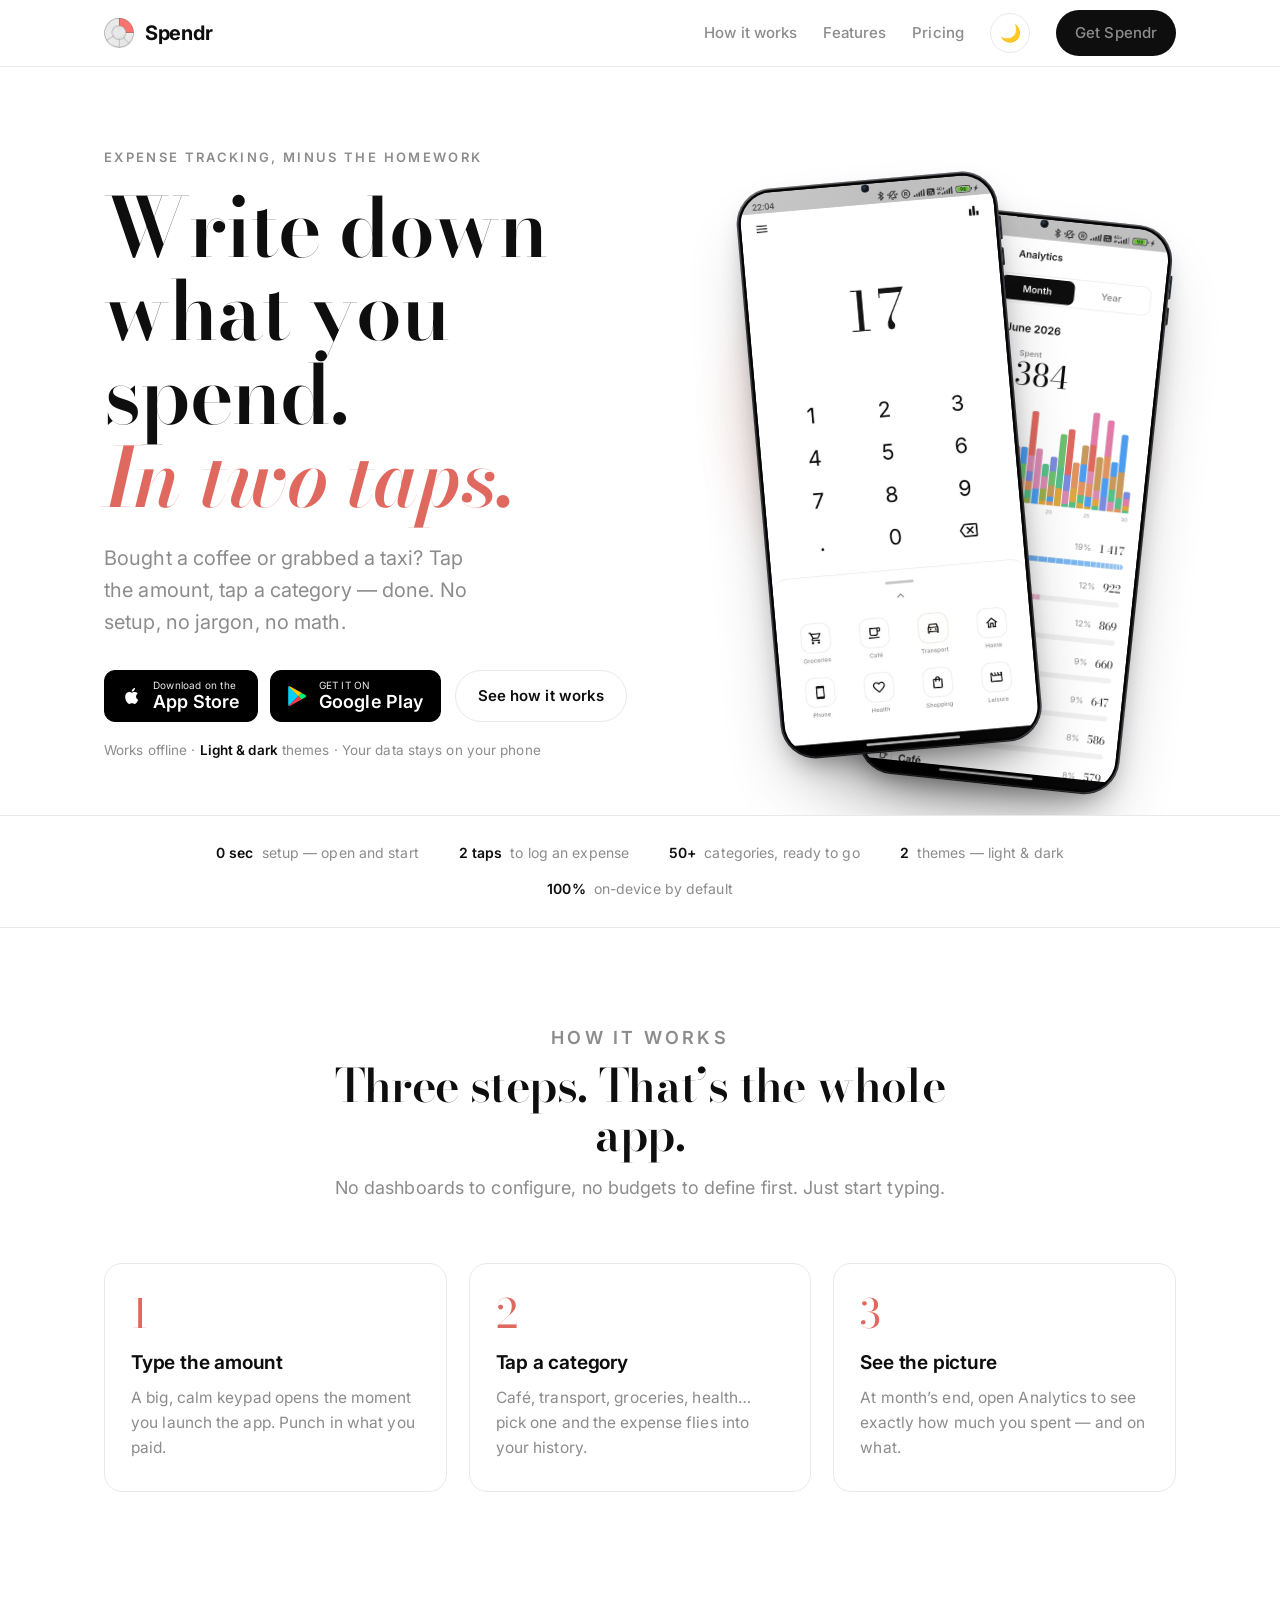
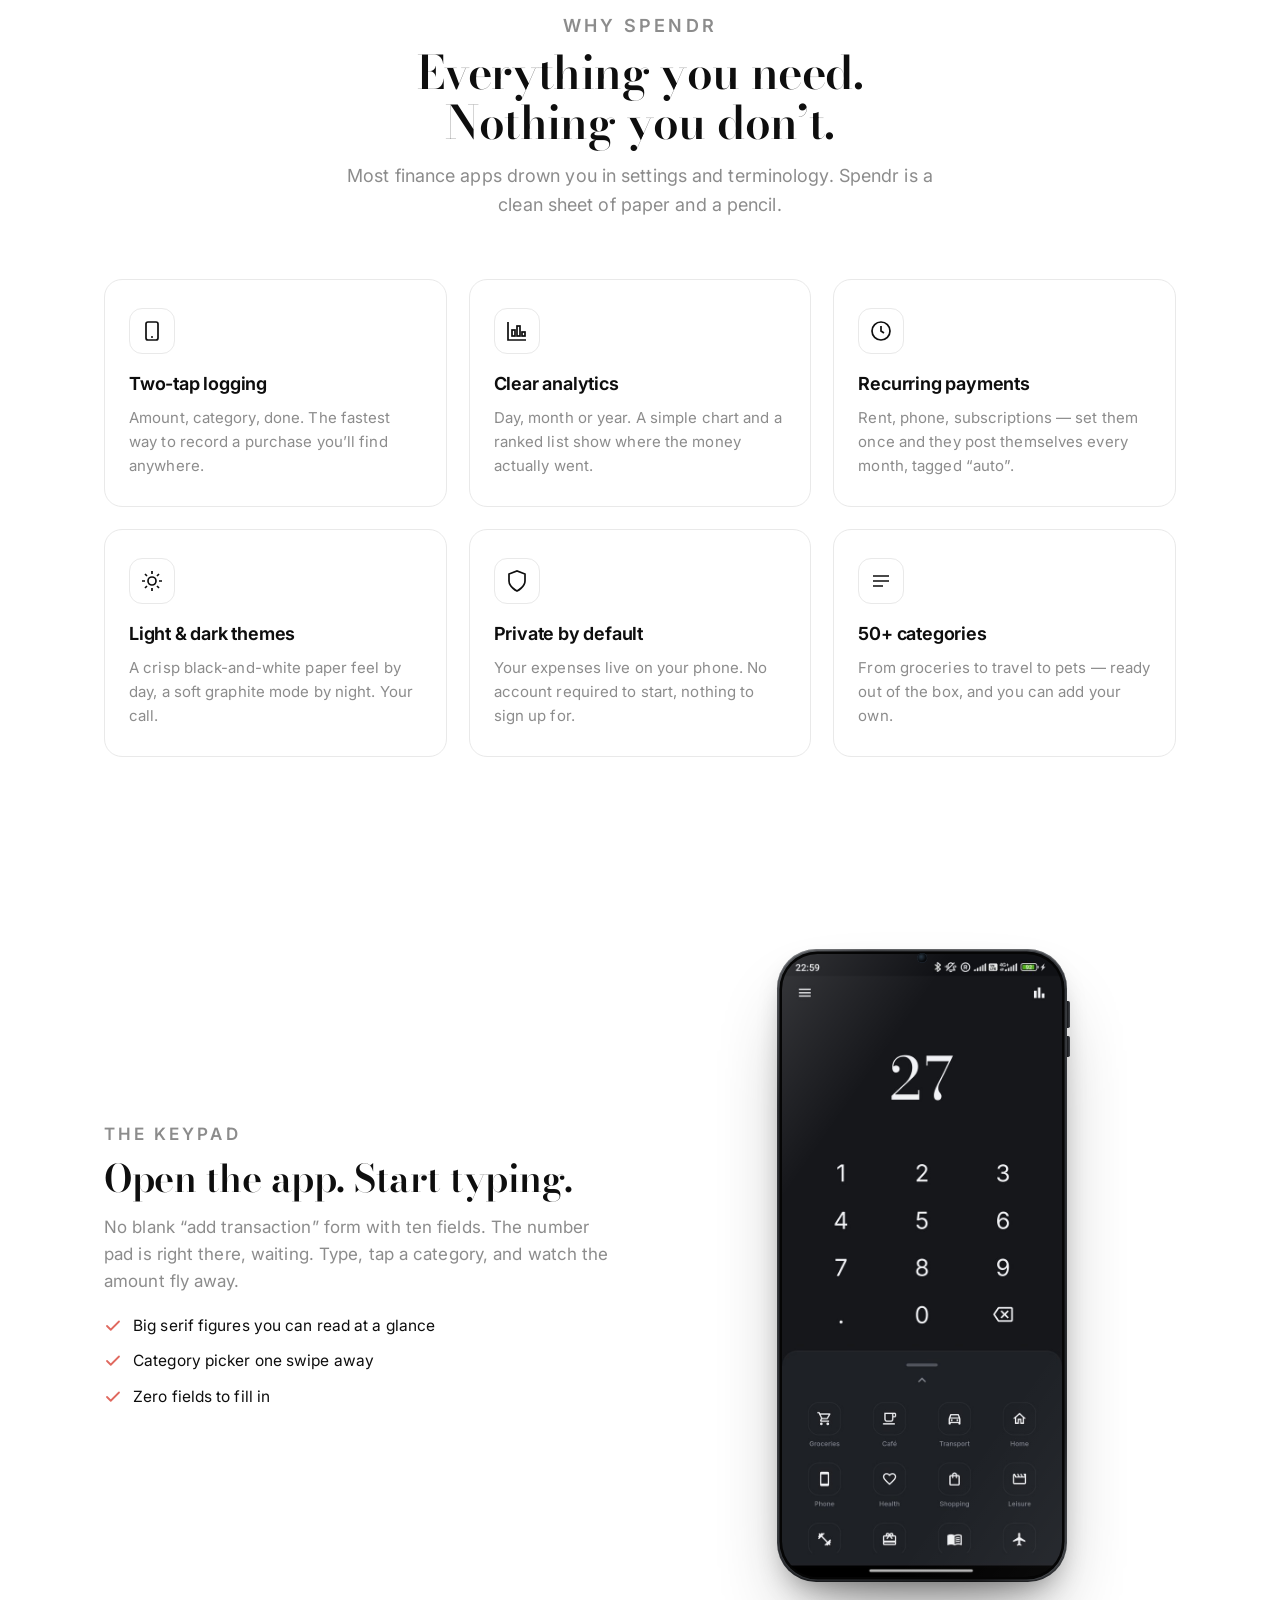
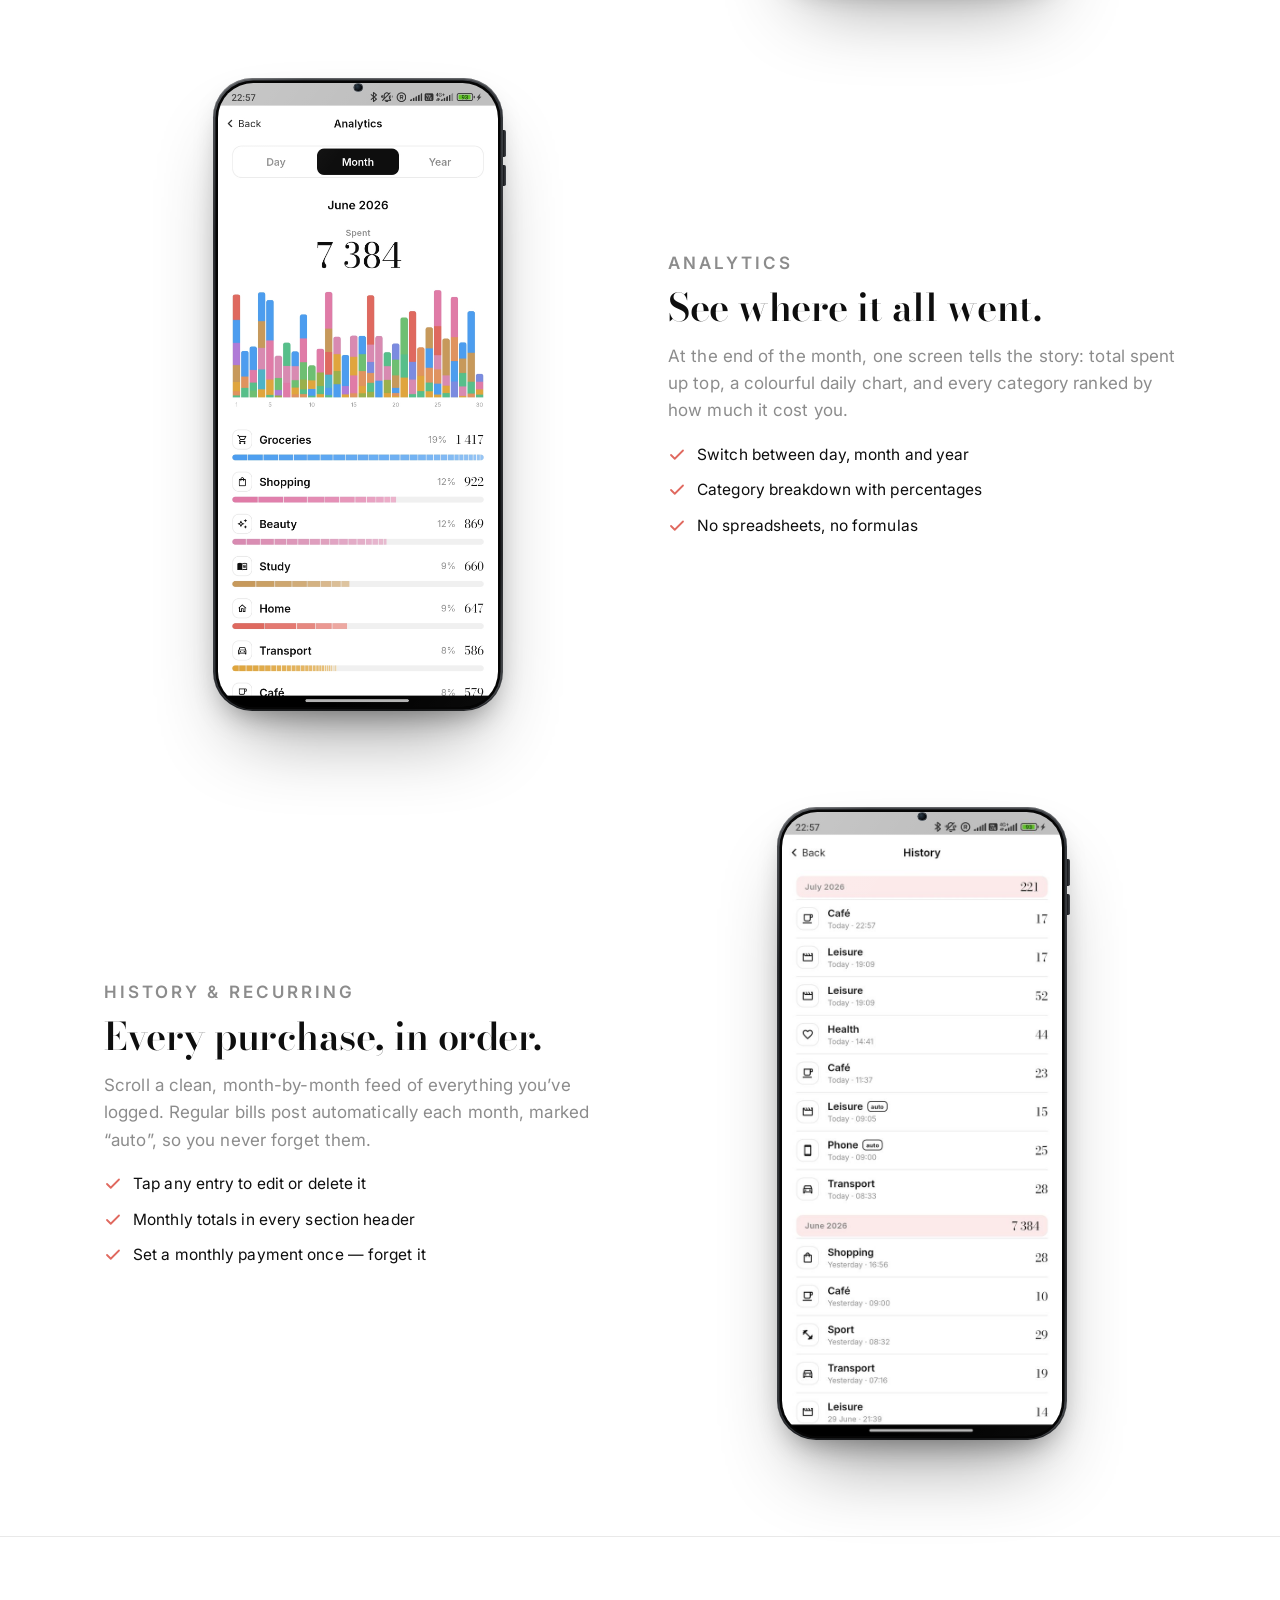
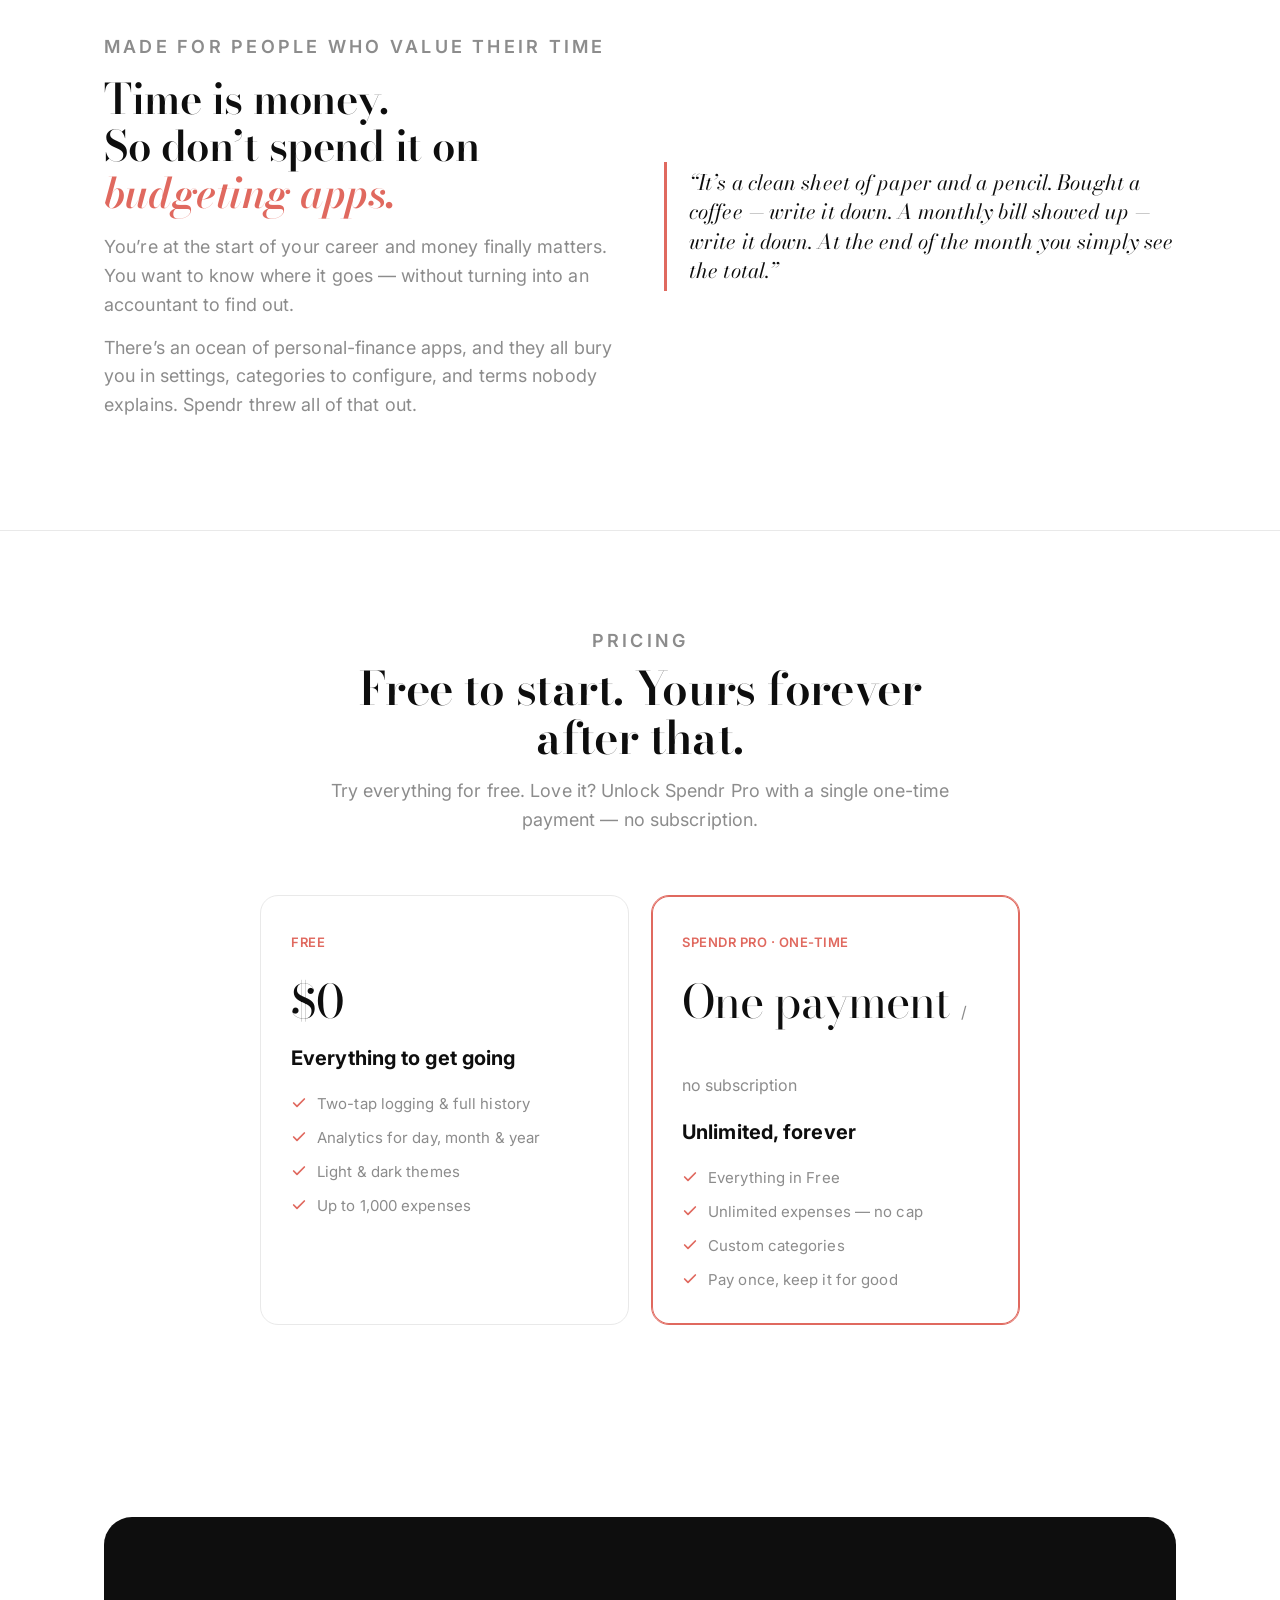
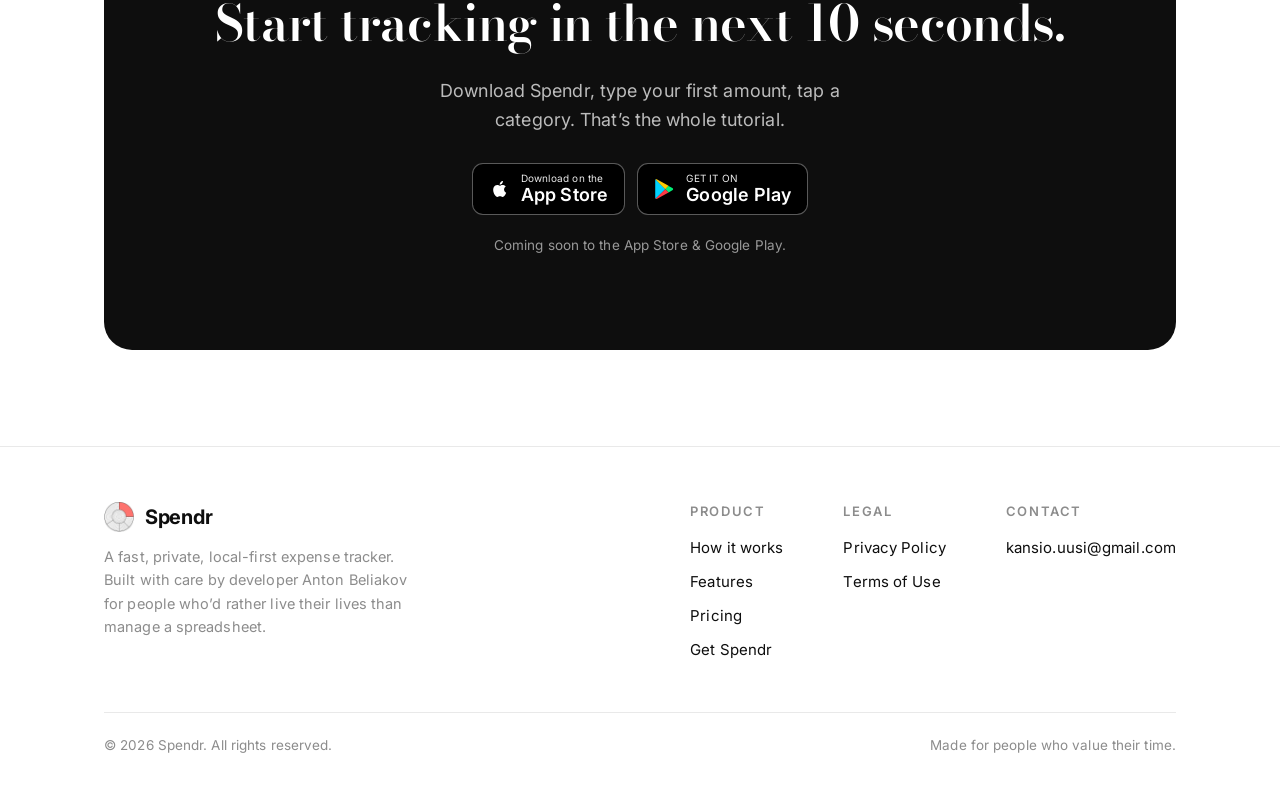
==== commit 80cf07c5: "feat: replace hero + CTA buttons with App Store / Google Play badges - Hero "Get it now" -> App Stor" ====
--- a/index.html
+++ b/index.html
@@ -49,11 +49,17 @@
       <h1>Write down what you spend.<br /><em>In two taps.</em></h1>
       <p class="lead">Bought a coffee or grabbed a taxi? Tap the amount, tap a category — done. No setup, no jargon, no math.</p>
       <div class="hero-cta">
-        <a href="#get" class="btn btn-primary">
-          Get it now
-          <svg width="16" height="16" viewBox="0 0 24 24" fill="none" stroke="currentColor" stroke-width="2.2" stroke-linecap="round" stroke-linejoin="round"><path d="M5 12h14M13 6l6 6-6 6"/></svg>
-        </a>
-        <a href="#how" class="btn btn-ghost">See how it works</a>
+        <div class="store-badges">
+          <a class="store-badge" href="#" aria-label="Download Spendr on the App Store">
+            <svg viewBox="0 0 24 24" fill="currentColor" aria-hidden="true"><path d="M17.05 12.54c-.02-2.02 1.65-2.99 1.72-3.04-.94-1.37-2.4-1.56-2.92-1.58-1.24-.13-2.42.73-3.05.73-.63 0-1.6-.71-2.63-.69-1.35.02-2.6.79-3.29 2-1.4 2.43-.36 6.03 1 8.01.67.97 1.46 2.06 2.5 2.02 1.01-.04 1.39-.65 2.61-.65 1.22 0 1.56.65 2.63.63 1.09-.02 1.77-.99 2.43-1.96.77-1.12 1.08-2.21 1.1-2.27-.02-.01-2.11-.81-2.13-3.2zM15.1 6.55c.55-.67.92-1.6.82-2.53-.79.03-1.75.53-2.32 1.19-.51.58-.96 1.53-.84 2.43.88.07 1.79-.45 2.34-1.09z"/></svg>
+            <span class="sb-txt"><small>Download on the</small><strong>App Store</strong></span>
+          </a>
+          <a class="store-badge" href="#" aria-label="Get Spendr on Google Play">
+            <svg viewBox="0 0 24 24" aria-hidden="true"><path fill="#00D2FF" d="M3.6 2.3c-.24.25-.38.63-.38 1.13v17.14c0 .5.14.88.39 1.12l.06.06 9.6-9.6v-.22l-9.6-9.6-.07.05z"/><path fill="#00F076" d="M16.5 15.5l-3.2-3.2v-.23l3.2-3.2.07.04 3.8 2.16c1.08.61 1.08 1.62 0 2.24l-3.8 2.16-.07.04z"/><path fill="#FF3945" d="M16.57 15.46L13.3 12.19 3.6 21.7c.36.38.94.42 1.6.05l11.37-6.29z"/><path fill="#FFC900" d="M16.57 8.71L5.2 2.42c-.66-.37-1.24-.32-1.6.06l9.7 9.71 3.27-3.48z"/></svg>
+            <span class="sb-txt"><small>GET IT ON</small><strong>Google Play</strong></span>
+          </a>
+        </div>
+        <a href="#how" class="btn btn-ghost hero-secondary">See how it works</a>
       </div>
       <p class="hero-note">Works offline · <b>Light &amp; dark</b> themes · Your data stays on your phone</p>
     </div>
@@ -253,10 +259,16 @@
     <div class="inner">
       <h2>Start tracking in the next 10 seconds.</h2>
       <p>Download Spendr, type your first amount, tap a category. That’s the whole tutorial.</p>
-      <a href="#" class="btn btn-primary" style="padding:15px 28px;font-size:16px;">
-        Get Spendr
-        <svg width="16" height="16" viewBox="0 0 24 24" fill="none" stroke="currentColor" stroke-width="2.2" stroke-linecap="round" stroke-linejoin="round"><path d="M5 12h14M13 6l6 6-6 6"/></svg>
-      </a>
+      <div class="store-badges store-badges--center">
+        <a class="store-badge store-badge--onDark" href="#" aria-label="Download Spendr on the App Store">
+          <svg viewBox="0 0 24 24" fill="currentColor" aria-hidden="true"><path d="M17.05 12.54c-.02-2.02 1.65-2.99 1.72-3.04-.94-1.37-2.4-1.56-2.92-1.58-1.24-.13-2.42.73-3.05.73-.63 0-1.6-.71-2.63-.69-1.35.02-2.6.79-3.29 2-1.4 2.43-.36 6.03 1 8.01.67.97 1.46 2.06 2.5 2.02 1.01-.04 1.39-.65 2.61-.65 1.22 0 1.56.65 2.63.63 1.09-.02 1.77-.99 2.43-1.96.77-1.12 1.08-2.21 1.1-2.27-.02-.01-2.11-.81-2.13-3.2zM15.1 6.55c.55-.67.92-1.6.82-2.53-.79.03-1.75.53-2.32 1.19-.51.58-.96 1.53-.84 2.43.88.07 1.79-.45 2.34-1.09z"/></svg>
+          <span class="sb-txt"><small>Download on the</small><strong>App Store</strong></span>
+        </a>
+        <a class="store-badge store-badge--onDark" href="#" aria-label="Get Spendr on Google Play">
+          <svg viewBox="0 0 24 24" aria-hidden="true"><path fill="#00D2FF" d="M3.6 2.3c-.24.25-.38.63-.38 1.13v17.14c0 .5.14.88.39 1.12l.06.06 9.6-9.6v-.22l-9.6-9.6-.07.05z"/><path fill="#00F076" d="M16.5 15.5l-3.2-3.2v-.23l3.2-3.2.07.04 3.8 2.16c1.08.61 1.08 1.62 0 2.24l-3.8 2.16-.07.04z"/><path fill="#FF3945" d="M16.57 15.46L13.3 12.19 3.6 21.7c.36.38.94.42 1.6.05l11.37-6.29z"/><path fill="#FFC900" d="M16.57 8.71L5.2 2.42c-.66-.37-1.24-.32-1.6.06l9.7 9.71 3.27-3.48z"/></svg>
+          <span class="sb-txt"><small>GET IT ON</small><strong>Google Play</strong></span>
+        </a>
+      </div>
       <p style="margin-top:20px;font-size:13.5px;opacity:.8;">Coming soon to the App Store &amp; Google Play.</p>
     </div>
   </div>
--- a/styles.css
+++ b/styles.css
@@ -103,6 +103,25 @@
 .btn-ghost { background: transparent; color: var(--ink); border-color: var(--line); }
 .btn-ghost:hover { border-color: var(--ink); }
 
+/* ---------- app-store badges ---------- */
+.store-badges { display: flex; flex-wrap: wrap; gap: 12px; align-items: center; }
+.store-badges--center { justify-content: center; }
+.store-badge {
+  display: inline-flex; align-items: center; gap: 10px;
+  height: 52px; padding: 0 16px 0 14px; border-radius: 11px;
+  background: #000; color: #fff; border: 1px solid #000;
+  transition: transform .18s var(--ease), box-shadow .2s, background .2s;
+}
+.store-badge:hover { transform: translateY(-2px); box-shadow: 0 12px 26px -12px rgba(0,0,0,.55); }
+.store-badge svg { width: 24px; height: 24px; flex: 0 0 auto; }
+.store-badge .sb-txt { display: flex; flex-direction: column; line-height: 1; text-align: left; }
+.store-badge .sb-txt small { font-size: 10px; letter-spacing: .02em; opacity: .92; margin-bottom: 3px; text-transform: none; }
+.store-badge .sb-txt strong { font-size: 18px; font-weight: 600; letter-spacing: .01em; }
+/* on dark CTA band: give the black badge a light outline so it reads */
+.store-badge--onDark { border-color: rgba(255,255,255,.35); background: #000; }
+[data-theme="dark"] .store-badge { background: #fff; color: #0b0b0b; border-color: #fff; }
+[data-theme="dark"] .store-badge--onDark { background: #fff; color: #0b0b0b; border-color: rgba(255,255,255,.4); }
+
 /* ---------- hero ---------- */
 .hero { padding: 80px 0 40px; position: relative; overflow: hidden; }
 .hero-grid { display: grid; grid-template-columns: 1.05fr .95fr; gap: 56px; align-items: center; }
@@ -116,61 +135,56 @@
 .hero-note { font-size: 13.5px; color: var(--sub); margin-top: 18px; }
 .hero-note b { color: var(--ink); font-weight: 600; }
 
-/* ---------- realistic phone mockup ----------
-   Titanium body -> black inner rim -> screen. Dynamic Island + side buttons +
-   glass glare. Width drives everything; internals scale via em on font-size. */
+/* ---------- Xiaomi 12X mockup ----------
+   Flat thin uniform bezel, centred punch-hole camera, 20:9 screen, side keys on
+   the right. Width is driven by font-size so all internals scale in em. */
 .hero-phones { position: relative; display: grid; place-items: center; min-height: 560px; }
 .phone {
   position: relative;
-  font-size: 268px;                 /* the phone's width; children scale in em */
+  font-size: 262px;                 /* the phone's width; children scale in em */
   width: 1em;
-  border-radius: .155em;            /* outer body corner */
-  padding: .033em;                  /* titanium frame thickness */
-  background:
-    linear-gradient(145deg, #3a3d42 0%, #17181b 22%, #1c1e22 50%, #101114 78%, #33363b 100%);
+  border-radius: .135em;            /* 12X outer corner (moderately rounded) */
+  padding: .016em;                  /* thin metal edge */
+  background:                        /* brushed dark-grey aluminium rail */
+    linear-gradient(120deg, #55585d 0%, #232529 14%, #303338 50%, #1c1e21 86%, #4a4d52 100%);
   box-shadow:
-    0 .01em .02em rgba(255,255,255,.28) inset,      /* top frame highlight */
-    0 -.006em .02em rgba(0,0,0,.55) inset,
-    0 .16em .30em -.10em rgba(0,0,0,.5),            /* drop shadow */
-    0 .06em .12em -.04em rgba(0,0,0,.4);
+    0 .004em .006em rgba(255,255,255,.35) inset,    /* rail top glint */
+    0 -.004em .006em rgba(0,0,0,.5) inset,
+    0 .15em .28em -.10em rgba(0,0,0,.45),           /* drop shadow */
+    0 .05em .10em -.04em rgba(0,0,0,.38);
 }
 .phone .screen {
   position: relative;
-  border-radius: .125em;            /* inner screen corner */
+  border-radius: .122em;            /* inner screen corner */
   overflow: hidden;
   background: #000;
-  box-shadow: 0 0 0 .006em #000, 0 0 0 .012em rgba(255,255,255,.04);
-  aspect-ratio: 9 / 19.5;
+  /* uniform black bezel ring around the panel */
+  box-shadow: 0 0 0 .009em #050505, 0 0 0 .0115em rgba(255,255,255,.05);
+  aspect-ratio: 1080 / 2400;        /* 20:9, native to the 12X screenshots */
 }
 .phone .screen img { width: 100%; height: 100%; object-fit: cover; display: block; }
-/* Dynamic Island */
+/* centred punch-hole front camera */
 .phone .island {
-  position: absolute; top: .028em; left: 50%; transform: translateX(-50%);
-  width: .30em; height: .038em; border-radius: .03em; background: #000; z-index: 4;
-  box-shadow: 0 .004em .006em rgba(0,0,0,.6);
-}
-.phone .island::after {           /* camera dot */
-  content: ""; position: absolute; right: .028em; top: 50%; transform: translateY(-50%);
-  width: .014em; height: .014em; border-radius: 50%;
-  background: radial-gradient(circle at 35% 35%, #26333f, #05070a 70%);
-  box-shadow: 0 0 0 .0015em rgba(80,120,160,.35);
+  position: absolute; top: .019em; left: 50%; transform: translateX(-50%);
+  width: .026em; height: .026em; border-radius: 50%; z-index: 4;
+  background: radial-gradient(circle at 36% 34%, #2b3a47 0%, #0a0d11 62%, #000 100%);
+  box-shadow: 0 0 0 .002em rgba(0,0,0,.85), 0 0 0 .0032em rgba(90,130,170,.28);
 }
 /* glass glare sweep */
 .phone .screen::after {
   content: ""; position: absolute; inset: 0; z-index: 3; pointer-events: none;
-  background: linear-gradient(125deg, rgba(255,255,255,.16) 0%, rgba(255,255,255,0) 26%, rgba(255,255,255,0) 74%, rgba(255,255,255,.05) 100%);
-}
-/* side buttons */
-.phone::before {                  /* power (right) */
-  content: ""; position: absolute; right: -.012em; top: .34em;
-  width: .012em; height: .12em; border-radius: 0 .01em .01em 0;
-  background: linear-gradient(90deg, #0c0d0f, #303338);
-}
-.phone::after {                   /* volume pair (left) */
-  content: ""; position: absolute; left: -.012em; top: .26em;
-  width: .012em; height: .078em; border-radius: .01em 0 0 .01em;
-  background: linear-gradient(270deg, #0c0d0f, #303338);
-  box-shadow: 0 .11em 0 rgba(48,51,56,1), 0 .11em 0 -.001em #0c0d0f;
+  background: linear-gradient(125deg, rgba(255,255,255,.14) 0%, rgba(255,255,255,0) 24%, rgba(255,255,255,0) 76%, rgba(255,255,255,.045) 100%);
+}
+/* Xiaomi side keys — both on the right: power, then volume rocker above it */
+.phone::before {                  /* power button */
+  content: ""; position: absolute; right: -.009em; top: .30em;
+  width: .009em; height: .072em; border-radius: 0 .006em .006em 0;
+  background: linear-gradient(90deg, #131417, #43464b);
+}
+.phone::after {                   /* volume rocker */
+  content: ""; position: absolute; right: -.009em; top: .18em;
+  width: .009em; height: .092em; border-radius: 0 .006em .006em 0;
+  background: linear-gradient(90deg, #131417, #43464b);
 }
 .hero-phones .phone.p1 { transform: rotate(-5deg) translateX(-46px); z-index: 2; }
 .hero-phones .phone.p2 { position: absolute; transform: rotate(6deg) translateX(84px) translateY(30px); z-index: 1; }
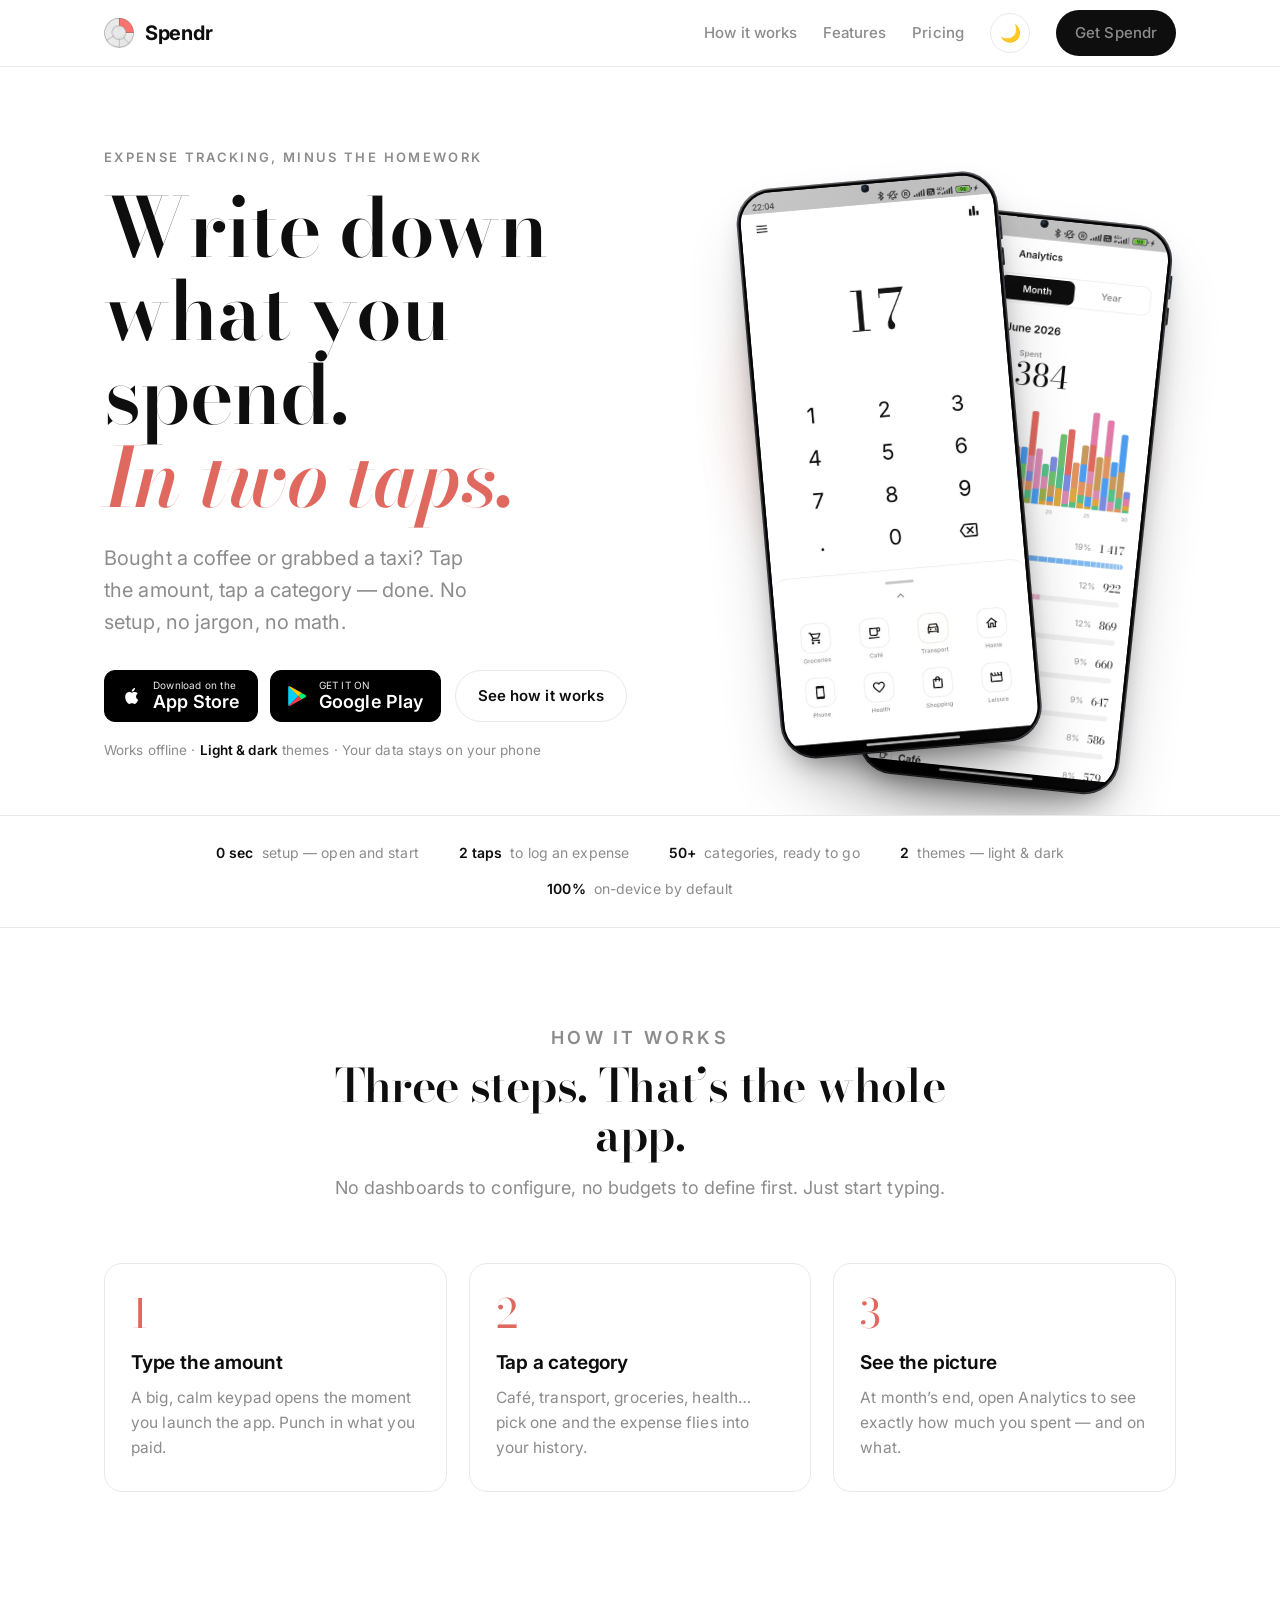
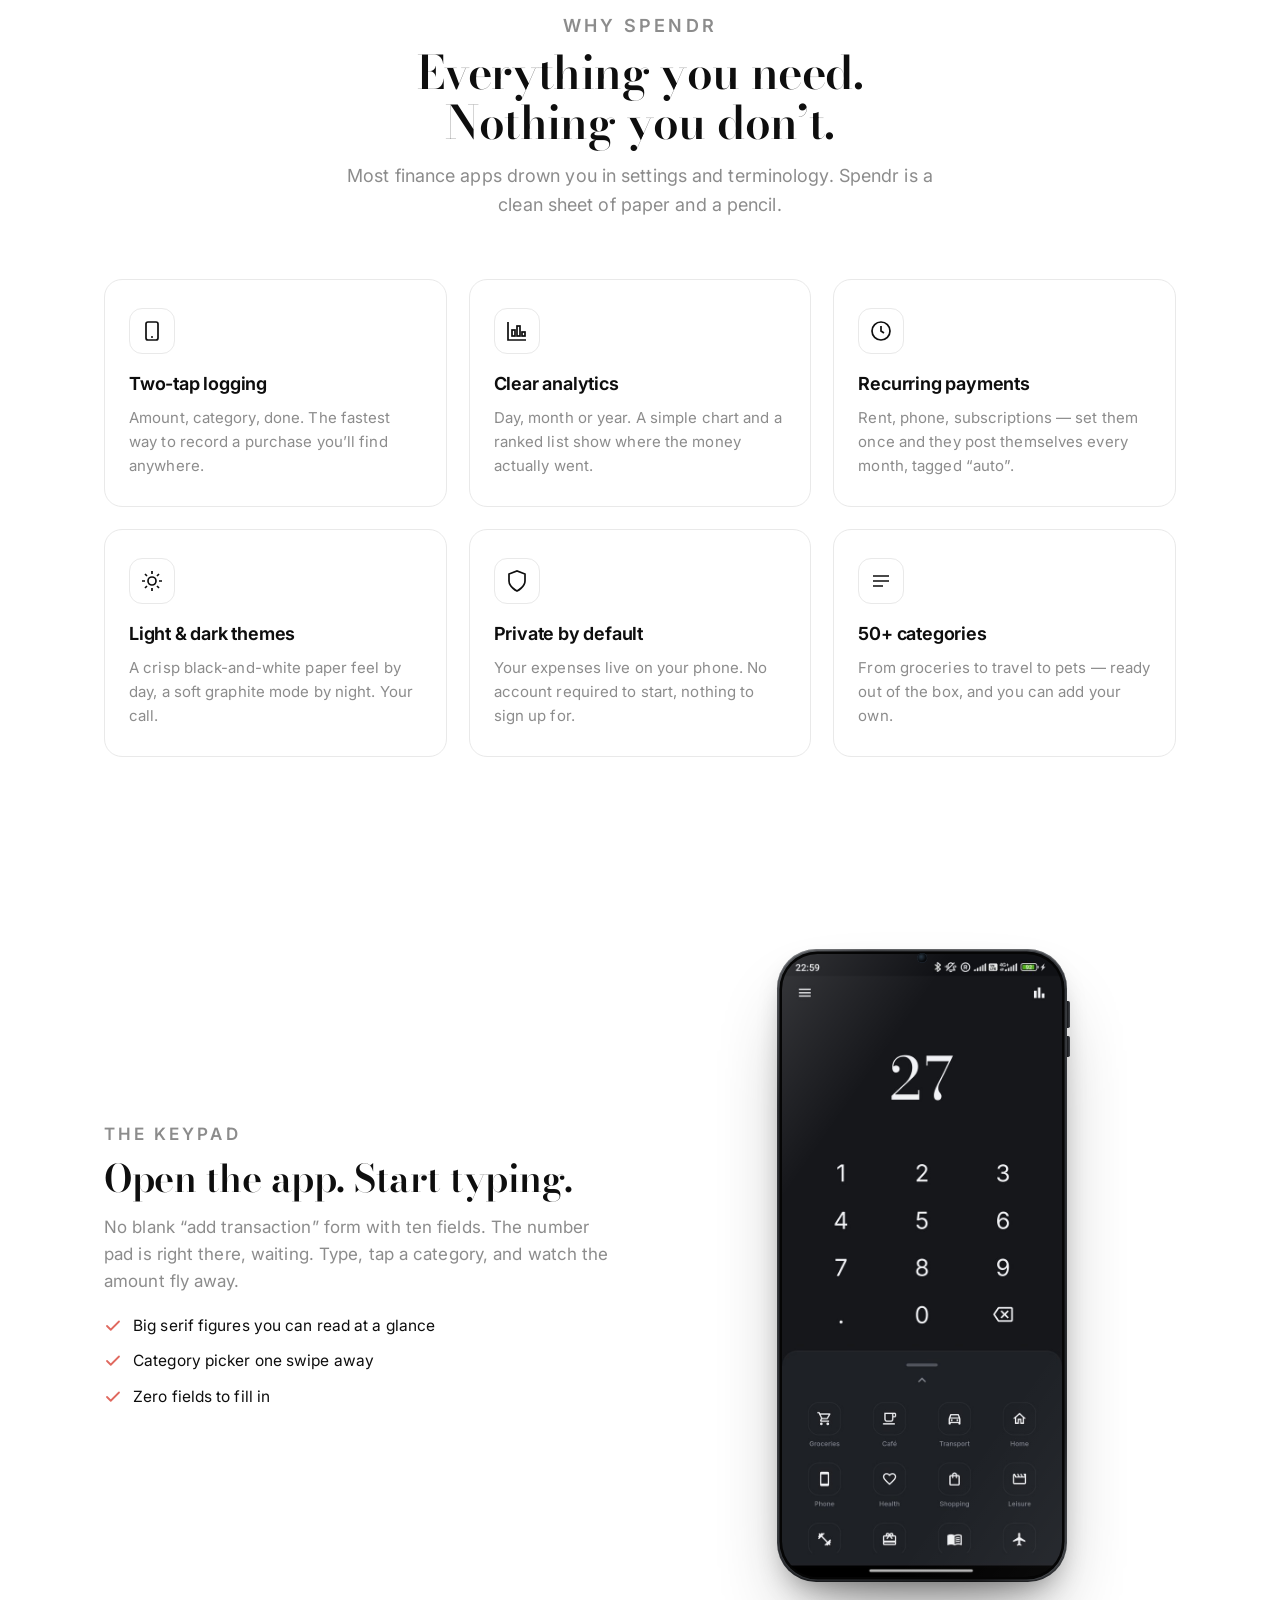
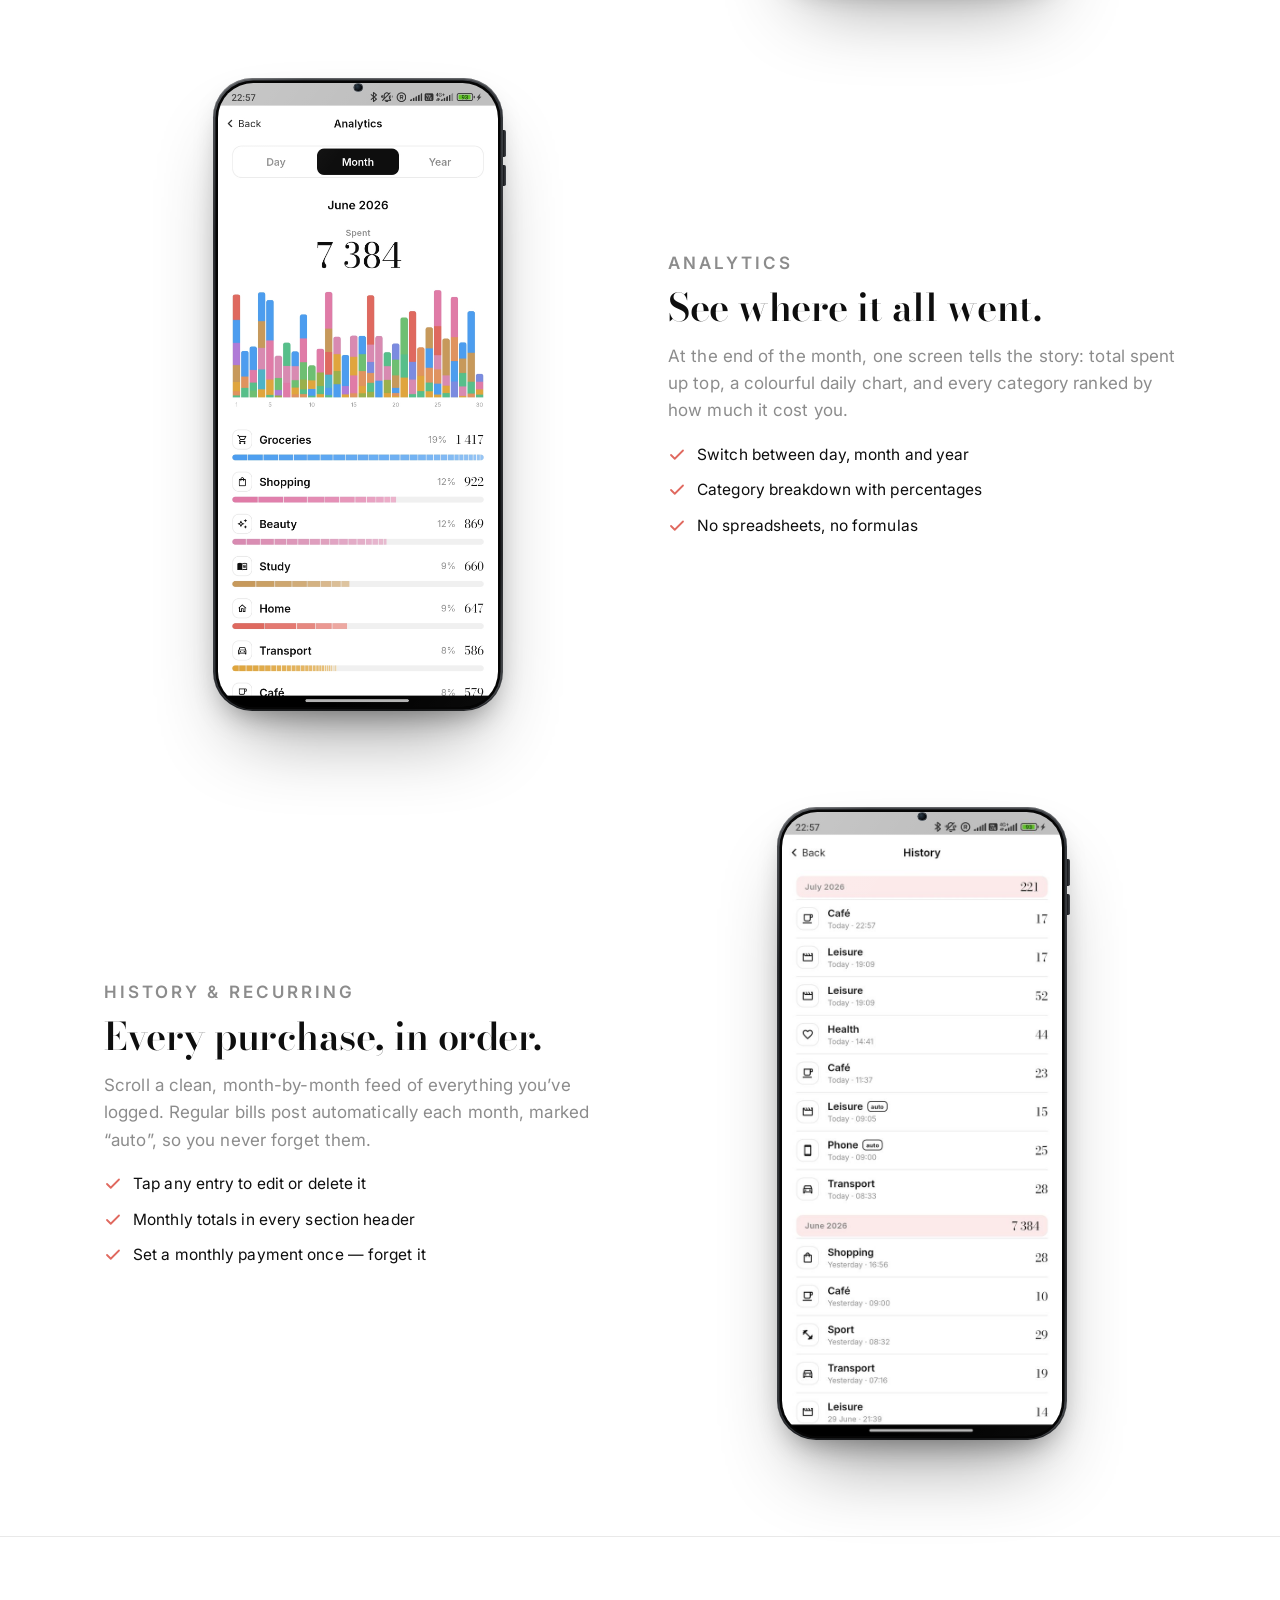
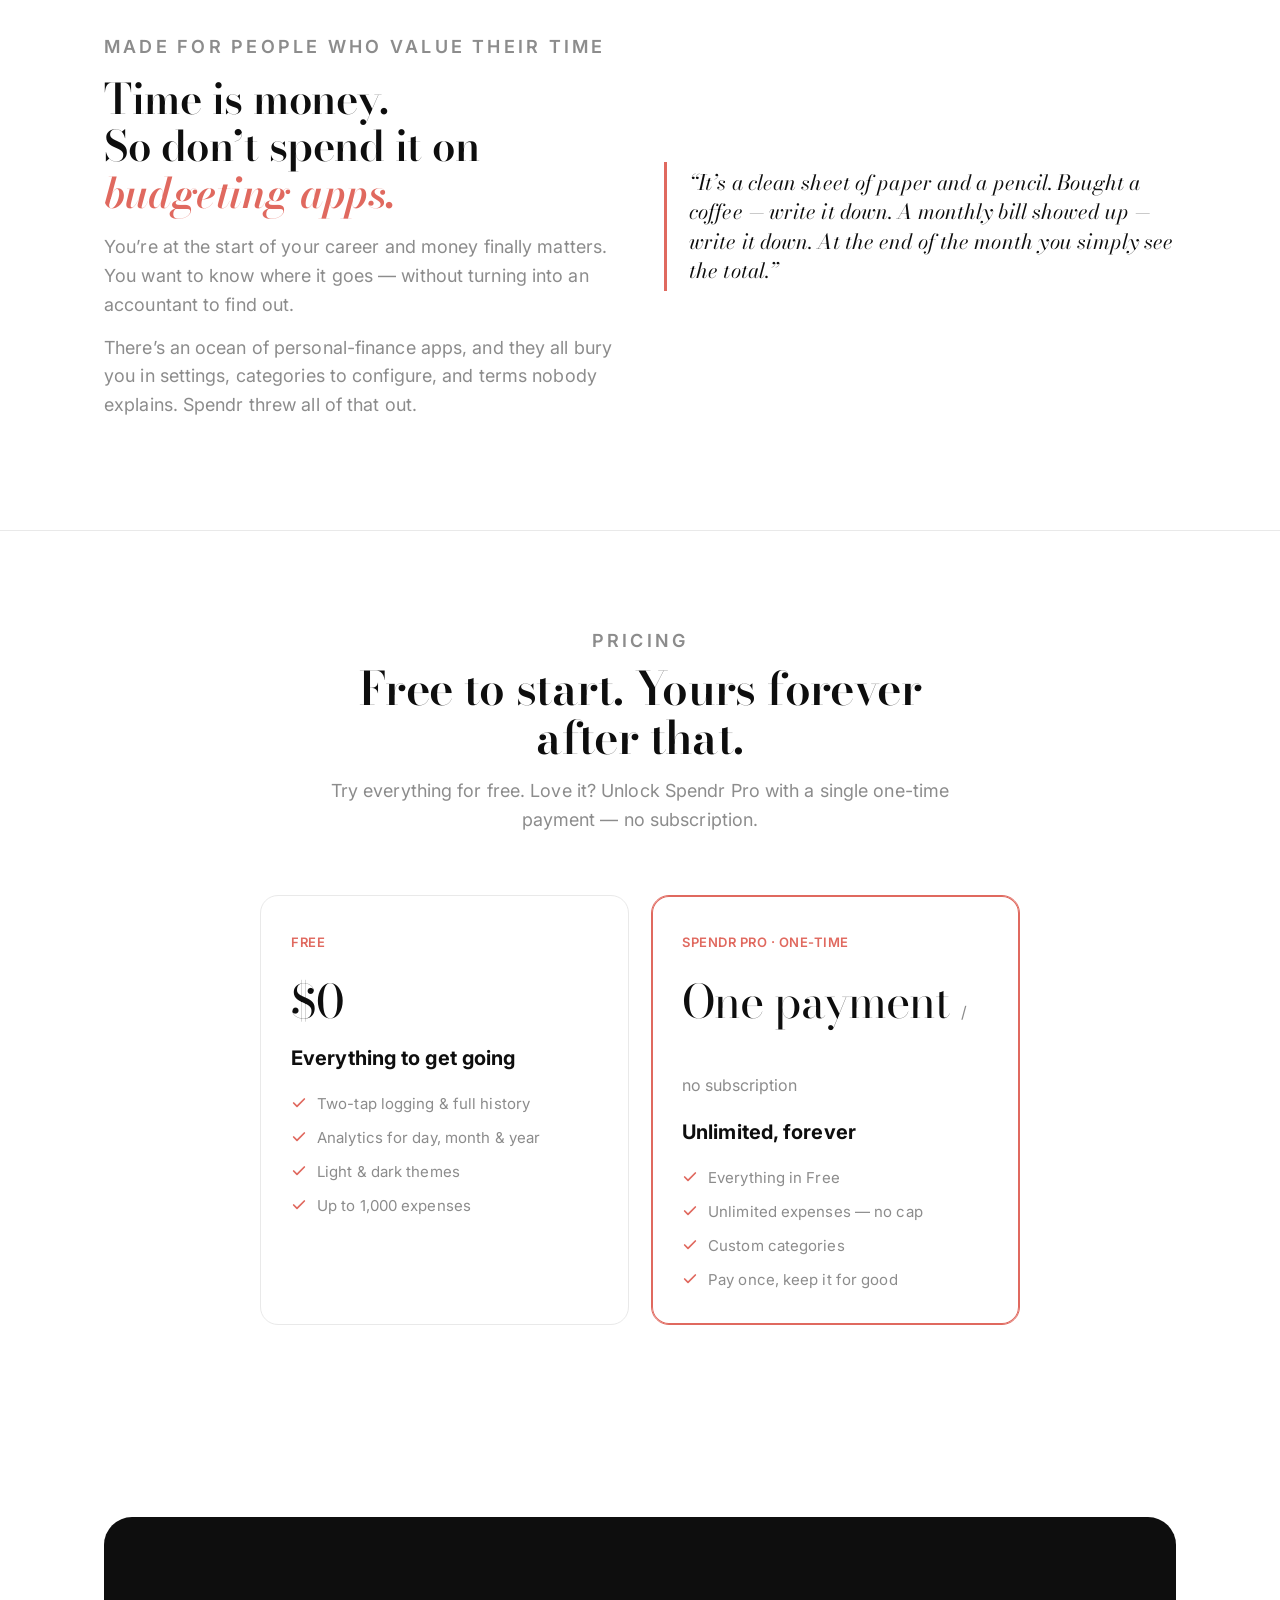
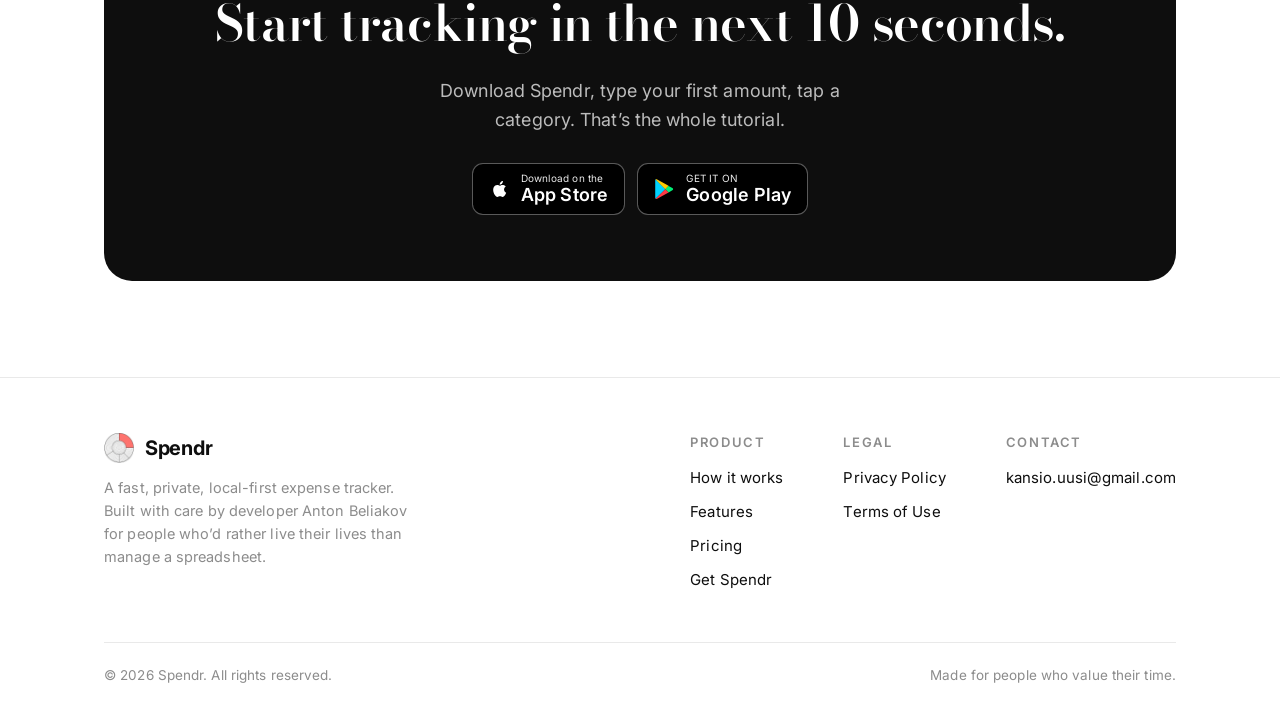
==== commit da9ee900: "feat: link App Store / Google Play badges to live store listings" ====
--- a/index.html
+++ b/index.html
@@ -50,11 +50,11 @@
       <p class="lead">Bought a coffee or grabbed a taxi? Tap the amount, tap a category — done. No setup, no jargon, no math.</p>
       <div class="hero-cta">
         <div class="store-badges">
-          <a class="store-badge" href="#" aria-label="Download Spendr on the App Store">
+          <a class="store-badge" href="https://apps.apple.com/ru/app/spendr-expense-budgeting/id6798400131" target="_blank" rel="noopener" aria-label="Download Spendr on the App Store">
             <svg viewBox="0 0 24 24" fill="currentColor" aria-hidden="true"><path d="M17.05 12.54c-.02-2.02 1.65-2.99 1.72-3.04-.94-1.37-2.4-1.56-2.92-1.58-1.24-.13-2.42.73-3.05.73-.63 0-1.6-.71-2.63-.69-1.35.02-2.6.79-3.29 2-1.4 2.43-.36 6.03 1 8.01.67.97 1.46 2.06 2.5 2.02 1.01-.04 1.39-.65 2.61-.65 1.22 0 1.56.65 2.63.63 1.09-.02 1.77-.99 2.43-1.96.77-1.12 1.08-2.21 1.1-2.27-.02-.01-2.11-.81-2.13-3.2zM15.1 6.55c.55-.67.92-1.6.82-2.53-.79.03-1.75.53-2.32 1.19-.51.58-.96 1.53-.84 2.43.88.07 1.79-.45 2.34-1.09z"/></svg>
             <span class="sb-txt"><small>Download on the</small><strong>App Store</strong></span>
           </a>
-          <a class="store-badge" href="#" aria-label="Get Spendr on Google Play">
+          <a class="store-badge" href="https://play.google.com/store/apps/details?id=com.spendr.app" target="_blank" rel="noopener" aria-label="Get Spendr on Google Play">
             <svg viewBox="0 0 24 24" aria-hidden="true"><path fill="#00D2FF" d="M3.6 2.3c-.24.25-.38.63-.38 1.13v17.14c0 .5.14.88.39 1.12l.06.06 9.6-9.6v-.22l-9.6-9.6-.07.05z"/><path fill="#00F076" d="M16.5 15.5l-3.2-3.2v-.23l3.2-3.2.07.04 3.8 2.16c1.08.61 1.08 1.62 0 2.24l-3.8 2.16-.07.04z"/><path fill="#FF3945" d="M16.57 15.46L13.3 12.19 3.6 21.7c.36.38.94.42 1.6.05l11.37-6.29z"/><path fill="#FFC900" d="M16.57 8.71L5.2 2.42c-.66-.37-1.24-.32-1.6.06l9.7 9.71 3.27-3.48z"/></svg>
             <span class="sb-txt"><small>GET IT ON</small><strong>Google Play</strong></span>
           </a>
@@ -260,16 +260,15 @@
       <h2>Start tracking in the next 10 seconds.</h2>
       <p>Download Spendr, type your first amount, tap a category. That’s the whole tutorial.</p>
       <div class="store-badges store-badges--center">
-        <a class="store-badge store-badge--onDark" href="#" aria-label="Download Spendr on the App Store">
+        <a class="store-badge store-badge--onDark" href="https://apps.apple.com/ru/app/spendr-expense-budgeting/id6798400131" target="_blank" rel="noopener" aria-label="Download Spendr on the App Store">
           <svg viewBox="0 0 24 24" fill="currentColor" aria-hidden="true"><path d="M17.05 12.54c-.02-2.02 1.65-2.99 1.72-3.04-.94-1.37-2.4-1.56-2.92-1.58-1.24-.13-2.42.73-3.05.73-.63 0-1.6-.71-2.63-.69-1.35.02-2.6.79-3.29 2-1.4 2.43-.36 6.03 1 8.01.67.97 1.46 2.06 2.5 2.02 1.01-.04 1.39-.65 2.61-.65 1.22 0 1.56.65 2.63.63 1.09-.02 1.77-.99 2.43-1.96.77-1.12 1.08-2.21 1.1-2.27-.02-.01-2.11-.81-2.13-3.2zM15.1 6.55c.55-.67.92-1.6.82-2.53-.79.03-1.75.53-2.32 1.19-.51.58-.96 1.53-.84 2.43.88.07 1.79-.45 2.34-1.09z"/></svg>
           <span class="sb-txt"><small>Download on the</small><strong>App Store</strong></span>
         </a>
-        <a class="store-badge store-badge--onDark" href="#" aria-label="Get Spendr on Google Play">
+        <a class="store-badge store-badge--onDark" href="https://play.google.com/store/apps/details?id=com.spendr.app" target="_blank" rel="noopener" aria-label="Get Spendr on Google Play">
           <svg viewBox="0 0 24 24" aria-hidden="true"><path fill="#00D2FF" d="M3.6 2.3c-.24.25-.38.63-.38 1.13v17.14c0 .5.14.88.39 1.12l.06.06 9.6-9.6v-.22l-9.6-9.6-.07.05z"/><path fill="#00F076" d="M16.5 15.5l-3.2-3.2v-.23l3.2-3.2.07.04 3.8 2.16c1.08.61 1.08 1.62 0 2.24l-3.8 2.16-.07.04z"/><path fill="#FF3945" d="M16.57 15.46L13.3 12.19 3.6 21.7c.36.38.94.42 1.6.05l11.37-6.29z"/><path fill="#FFC900" d="M16.57 8.71L5.2 2.42c-.66-.37-1.24-.32-1.6.06l9.7 9.71 3.27-3.48z"/></svg>
           <span class="sb-txt"><small>GET IT ON</small><strong>Google Play</strong></span>
         </a>
       </div>
-      <p style="margin-top:20px;font-size:13.5px;opacity:.8;">Coming soon to the App Store &amp; Google Play.</p>
     </div>
   </div>
 </section>
